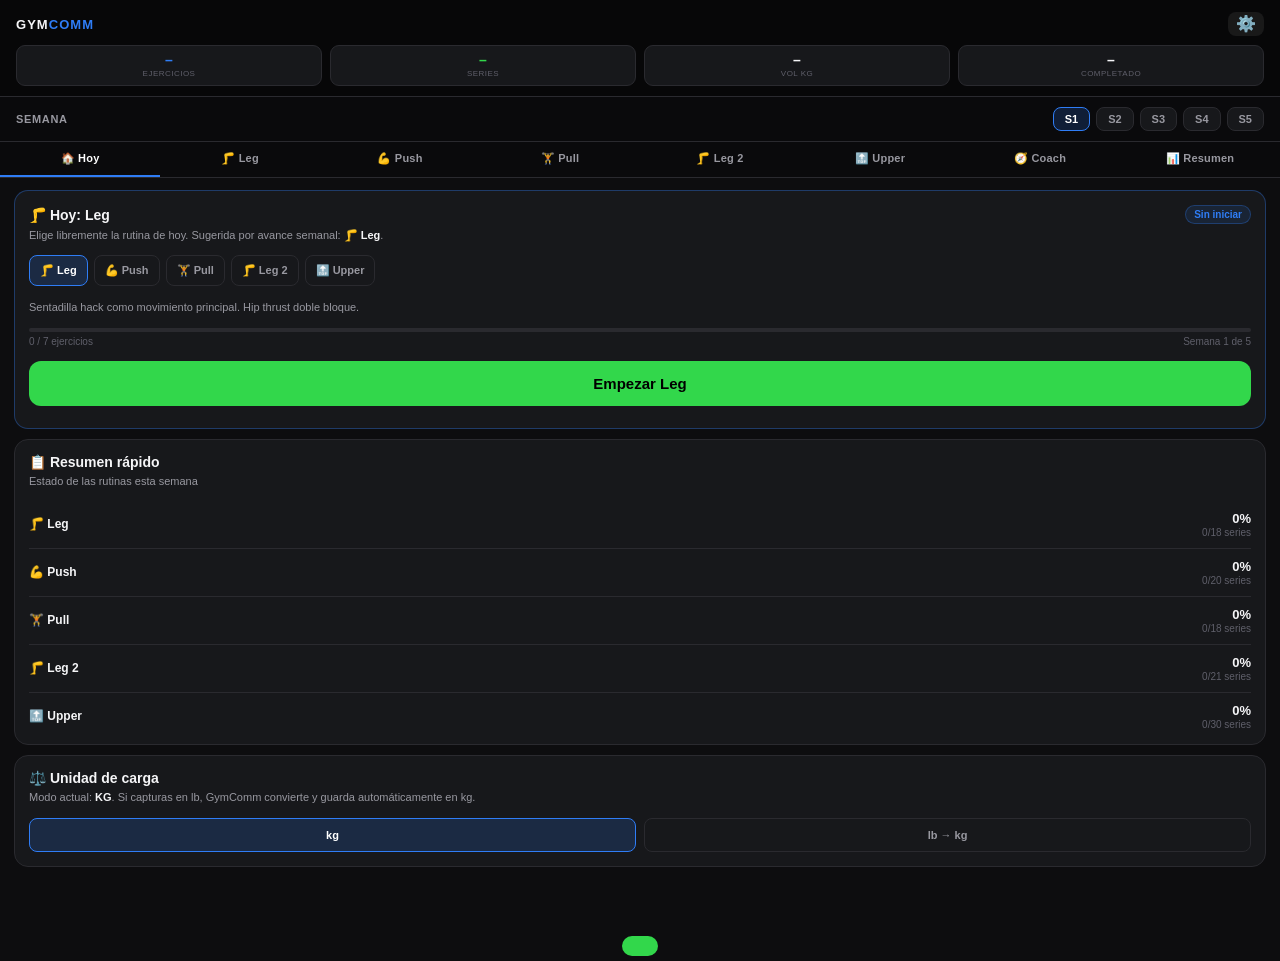
==== index.html @ 470acafd "Add files via upload" ====
<!DOCTYPE html>
<html lang="es">
<head>
<meta charset="UTF-8">
<meta name="viewport" content="width=device-width, initial-scale=1.0, user-scalable=no">
<title>GymComm · Rutina Ángel</title>
<meta name="apple-mobile-web-app-capable" content="yes">
<meta name="apple-mobile-web-app-status-bar-style" content="black-translucent">
<meta name="apple-mobile-web-app-title" content="GymComm">
<meta name="theme-color" content="#070708">
<style>
:root{
  --bg:#0d0d0f; --card:#17181b; --card2:#202126; --line:#2a2a2f;
  --text:#f5f5f7; --muted:#9898a0; --soft:#5f5f6a;
  --blue:#2f7df6; --green:#32d74b; --yellow:#ffd60a; --red:#ff453a; --purple:#bf5af2;
  --radius:14px;
}
*{box-sizing:border-box;margin:0;padding:0;-webkit-tap-highlight-color:transparent;}
body{font-family:-apple-system,BlinkMacSystemFont,"SF Pro Display","Segoe UI",sans-serif;
  background:var(--bg);color:var(--text);min-height:100vh;padding-bottom:60px;}

/* HEADER */
.hdr{padding:12px 16px 10px;background:#070708;border-bottom:1px solid var(--line);
  position:sticky;top:0;z-index:40;}
.hdr-row{display:flex;align-items:center;justify-content:space-between;}
.logo{font-weight:900;font-size:13px;letter-spacing:.08em;}
.logo span{color:var(--blue);}
.hdr-kpis{display:flex;gap:8px;margin-top:9px;}
.hdr-kpi{flex:1;background:var(--card);border:1px solid var(--line);border-radius:9px;
  padding:7px 8px;text-align:center;}
.hdr-kpi-val{font-weight:900;font-size:14px;line-height:1;}
.hdr-kpi-lbl{font-size:8px;color:var(--soft);text-transform:uppercase;letter-spacing:.06em;margin-top:2px;}

/* WEEK SELECTOR */
.week-bar{display:flex;align-items:center;gap:10px;padding:10px 16px;
  background:#0a0a0c;border-bottom:1px solid var(--line);
  position:sticky;top:82px;z-index:39;}
.week-label{font-size:11px;font-weight:800;color:var(--muted);letter-spacing:.06em;flex:1;}
.week-btns{display:flex;gap:6px;}
.wbtn{background:var(--card);border:1px solid var(--line);color:var(--muted);
  border-radius:8px;padding:5px 11px;font-size:11px;font-weight:700;cursor:pointer;}
.wbtn.active{background:rgba(47,125,246,.18);border-color:var(--blue);color:#fff;}

/* ROUTINE NAV */
.rnav{display:flex;gap:0;overflow-x:auto;background:#0a0a0c;
  border-bottom:1px solid var(--line);position:sticky;top:118px;z-index:38;}
.rnav::-webkit-scrollbar{display:none;}
.rnav-btn{flex:1;min-width:58px;border:0;background:transparent;color:var(--muted);
  padding:10px 6px;font-size:11px;font-weight:700;cursor:pointer;
  border-bottom:2px solid transparent;white-space:nowrap;letter-spacing:.02em;}
.rnav-btn.active{color:#fff;border-bottom-color:var(--blue);}

/* CONTENT */
.content{padding:12px 14px 0;}

/* ROUTINE HEADER */
.routine-hdr{background:var(--card);border:1px solid var(--line);border-radius:var(--radius);
  padding:13px 14px;margin-bottom:10px;}
.routine-hdr-name{font-weight:900;font-size:16px;display:flex;align-items:center;gap:8px;}
.routine-hdr-note{font-size:12px;color:var(--muted);margin-top:4px;line-height:1.45;}
.routine-progress{margin-top:10px;}
.rp-bar-bg{background:var(--line);border-radius:4px;height:4px;overflow:hidden;}
.rp-bar-fill{height:100%;background:var(--blue);border-radius:4px;transition:width .3s;}
.rp-meta{display:flex;justify-content:space-between;margin-top:4px;font-size:10px;color:var(--soft);}

/* EXERCISE CARD */
.ex-card{background:var(--card);border:1px solid var(--line);border-radius:var(--radius);
  margin-bottom:10px;overflow:hidden;transition:border-color .2s;}
.ex-card.all-done{border-color:rgba(50,215,75,.5);}
.ex-card.has-purple{border-color:rgba(191,90,242,.4);}
.ex-card.has-yellow{border-color:rgba(255,214,10,.35);}

.ex-header{padding:12px 14px 10px;cursor:pointer;user-select:none;}
.ex-header-row{display:flex;align-items:center;gap:10px;}
.ex-num{width:22px;height:22px;border-radius:6px;background:var(--card2);
  display:flex;align-items:center;justify-content:center;font-size:10px;
  font-weight:900;color:var(--soft);flex-shrink:0;}
.ex-name{font-size:14px;font-weight:800;flex:1;line-height:1.25;}
.ex-badge-row{display:flex;gap:5px;flex-wrap:wrap;margin-top:7px;}
.badge{background:var(--card2);border:1px solid var(--line);border-radius:999px;
  padding:3px 8px;font-size:10px;color:var(--muted);}
.badge.blue{background:rgba(47,125,246,.12);border-color:rgba(47,125,246,.3);color:var(--blue);}
.badge.green{background:rgba(50,215,75,.12);border-color:rgba(50,215,75,.3);color:var(--green);}
.badge.yellow{background:rgba(255,214,10,.12);border-color:rgba(255,214,10,.3);color:var(--yellow);}
.badge.purple{background:rgba(191,90,242,.12);border-color:rgba(191,90,242,.3);color:var(--purple);}
.badge.red{background:rgba(255,69,58,.12);border-color:rgba(255,69,58,.25);color:var(--red);}
.ex-progress-dots{display:flex;gap:4px;margin-top:8px;}
.dot{width:8px;height:8px;border-radius:50%;background:var(--line);transition:background .2s;}
.dot.done{background:var(--green);}
.dot.partial{background:var(--yellow);}

/* SERIES BODY */
.ex-body{padding:0 14px 12px;display:none;}
.ex-body.open{display:block;}

/* Biserie / dropset label */
.ex-tag{font-size:9px;font-weight:800;letter-spacing:.1em;text-transform:uppercase;
  color:var(--soft);margin-bottom:8px;display:flex;align-items:center;gap:6px;}
.ex-tag::after{content:"";flex:1;height:1px;background:var(--line);}

/* Previous week reference */
.prev-ref{background:var(--card2);border:1px solid var(--line);border-radius:9px;
  padding:8px 10px;margin-bottom:10px;font-size:11px;color:var(--muted);line-height:1.4;}
.prev-ref-title{font-size:9px;font-weight:800;color:var(--soft);text-transform:uppercase;
  letter-spacing:.08em;margin-bottom:4px;}

/* SERIES TABLE */
.series-table{width:100%;border-collapse:collapse;}
.series-table th{font-size:9px;color:var(--soft);text-transform:uppercase;
  letter-spacing:.08em;padding:0 4px 6px;text-align:center;font-weight:800;}
.series-table th:first-child{text-align:left;padding-left:0;}
.series-row{border-radius:8px;transition:background .15s;}
.series-row.done-row{background:rgba(50,215,75,.06);}
.series-row.improved{background:rgba(50,215,75,.1);}
.series-num{font-size:12px;font-weight:900;color:var(--soft);padding:4px 8px 4px 0;
  width:22px;vertical-align:middle;}
.series-cell{padding:4px 3px;vertical-align:middle;}
.series-input{
  width:100%;background:var(--card2);border:1px solid var(--line);
  color:var(--text);border-radius:8px;padding:7px 6px;
  font-size:13px;font-weight:700;text-align:center;font-family:inherit;outline:none;
  transition:border-color .15s;
}
.series-input:focus{border-color:var(--blue);}
.series-input.filled{border-color:rgba(50,215,75,.4);background:rgba(50,215,75,.05);}
.series-input.improved-val{border-color:rgba(50,215,75,.7);}

/* Target hint */
.target-hint{font-size:9px;color:var(--soft);text-align:center;margin-top:2px;}

/* Done toggle */
.done-toggle{width:30px;text-align:center;vertical-align:middle;padding:4px 0;}
.done-chk{width:22px;height:22px;border-radius:6px;border:2px solid var(--line);
  background:transparent;display:flex;align-items:center;justify-content:center;
  cursor:pointer;margin:0 auto;font-size:12px;font-weight:900;
  transition:all .15s;flex-shrink:0;}
.done-chk.checked{background:var(--green);border-color:var(--green);color:#000;}

/* Notes */
.ex-notes{margin-top:10px;}
.ex-notes textarea{width:100%;background:var(--card2);border:1px solid var(--line);
  color:var(--text);border-radius:10px;padding:9px 10px;font-size:12px;
  font-family:inherit;resize:none;min-height:56px;outline:none;}
.ex-notes textarea:focus{border-color:var(--blue);}
.ex-notes-label{font-size:9px;color:var(--soft);text-transform:uppercase;
  letter-spacing:.08em;margin-bottom:4px;font-weight:800;}

/* SECTION DIVIDER */
.section-divider{display:flex;align-items:center;gap:8px;margin:14px 0 10px;}
.section-divider span{font-size:9px;font-weight:800;color:var(--soft);
  text-transform:uppercase;letter-spacing:.1em;white-space:nowrap;}
.section-divider::before,.section-divider::after{content:"";flex:1;height:1px;background:var(--line);}

/* FINISH BUTTON */
.finish-btn{width:100%;padding:14px;background:var(--green);color:#000;
  border:0;border-radius:12px;font-size:15px;font-weight:900;cursor:pointer;
  margin-top:12px;margin-bottom:8px;transition:opacity .15s;}
.finish-btn:active{opacity:.8;}
.finish-btn:disabled{background:var(--card2);color:var(--soft);cursor:default;}

/* HISTORY VIEW */
.hist-week{background:var(--card);border:1px solid var(--line);border-radius:var(--radius);
  padding:14px;margin-bottom:10px;}
.hist-week-title{font-weight:900;font-size:13px;margin-bottom:10px;color:var(--muted);}
.hist-ex{margin-bottom:8px;}
.hist-ex-name{font-size:12px;font-weight:800;margin-bottom:4px;}
.hist-series{display:flex;gap:6px;flex-wrap:wrap;}
.hist-chip{background:var(--card2);border:1px solid var(--line);border-radius:6px;
  padding:4px 8px;font-size:11px;color:var(--muted);}
.hist-chip.done{border-color:rgba(50,215,75,.3);color:var(--green);}

/* SUMMARY */
.sum-view{padding:12px 14px 0;}
.sum-tabs{display:flex;gap:6px;margin-bottom:14px;overflow-x:auto;padding-bottom:2px;}
.sum-tab{background:var(--card);border:1px solid var(--line);color:var(--muted);
  border-radius:8px;padding:7px 13px;font-size:11px;font-weight:700;
  cursor:pointer;white-space:nowrap;flex-shrink:0;}
.sum-tab.active{background:rgba(47,125,246,.18);border-color:var(--blue);color:#fff;}
.sum-card{background:var(--card);border:1px solid var(--line);border-radius:var(--radius);
  padding:14px;margin-bottom:10px;}
.sum-card-title{font-weight:900;font-size:14px;margin-bottom:4px;
  display:flex;align-items:center;gap:8px;}
.sum-card-sub{font-size:11px;color:var(--muted);margin-bottom:12px;line-height:1.4;}
.spark-row{display:flex;align-items:flex-end;gap:3px;height:44px;margin:10px 0 2px;}
.spark-bar{flex:1;border-radius:3px 3px 0 0;min-height:3px;}
.spark-labels{display:flex;gap:3px;margin-bottom:8px;}
.spark-lbl{flex:1;font-size:8px;color:var(--soft);text-align:center;}
.ex-sum-row{padding:10px 0;border-bottom:1px solid var(--line);
  display:flex;align-items:center;gap:10px;}
.ex-sum-row:last-child{border-bottom:0;padding-bottom:0;}
.ex-sum-name{font-size:12px;font-weight:800;flex:1;line-height:1.3;}
.ex-sum-meta{text-align:right;flex-shrink:0;}
.ex-sum-val{font-size:13px;font-weight:900;}
.ex-sum-sub{font-size:10px;color:var(--soft);margin-top:1px;}
.trend-up{color:var(--green);}
.trend-down{color:var(--red);}
.trend-same{color:var(--yellow);}
.trend-new{color:var(--blue);}
.week-ov{width:100%;border-collapse:collapse;}
.week-ov th{font-size:9px;color:var(--soft);text-transform:uppercase;
  letter-spacing:.08em;padding:0 4px 8px;text-align:center;font-weight:800;}
.week-ov th:first-child{text-align:left;padding-left:0;}
.week-ov td{font-size:11px;padding:6px 4px;border-top:1px solid var(--line);
  text-align:center;vertical-align:middle;}
.week-ov td:first-child{text-align:left;padding-left:0;font-size:11px;font-weight:700;color:var(--muted);}
.export-area{width:100%;background:var(--card2);border:1px solid var(--line);
  color:var(--muted);border-radius:10px;padding:10px;font-size:11px;
  font-family:monospace;min-height:160px;resize:none;margin-top:8px;line-height:1.6;}
.copy-btn{width:100%;margin-top:8px;background:var(--blue);color:#fff;
  border:0;border-radius:10px;padding:12px;font-size:13px;font-weight:700;cursor:pointer;}
.copy-btn:active{opacity:.8;}

/* TOAST */
.toast{position:fixed;bottom:24px;left:50%;transform:translateX(-50%) translateY(80px);
  background:var(--green);color:#000;padding:10px 18px;border-radius:999px;
  font-size:13px;font-weight:900;transition:transform .25s;z-index:999;
  pointer-events:none;white-space:nowrap;}
.toast.show{transform:translateX(-50%) translateY(0);}
.toast.red{background:var(--red);color:#fff;}

@media(max-width:380px){
  .hdr-kpi-val{font-size:12px;}
  .ex-name{font-size:13px;}
}
</style>
</head>
<body>

<!-- HEADER -->
<div class="hdr">
  <div class="hdr-row">
    <div class="logo">GYM<span>COMM</span></div>
    <div style="display:flex;align-items:center;gap:10px;">
      <div style="font-size:11px;color:var(--soft);" id="sheetStatusBadge"></div>
      <button onclick="openSettings()" style="background:rgba(255,255,255,.07);border:none;color:var(--soft);font-size:16px;cursor:pointer;padding:4px 8px;border-radius:8px;line-height:1;">⚙️</button>
    </div>
  </div>
  <div class="hdr-kpis">
    <div class="hdr-kpi"><div class="hdr-kpi-val" id="hkpiEx" style="color:var(--blue)">–</div><div class="hdr-kpi-lbl">ejercicios</div></div>
    <div class="hdr-kpi"><div class="hdr-kpi-val" id="hkpiSer" style="color:var(--green)">–</div><div class="hdr-kpi-lbl">series</div></div>
    <div class="hdr-kpi"><div class="hdr-kpi-val" id="hkpiVol">–</div><div class="hdr-kpi-lbl">vol kg</div></div>
    <div class="hdr-kpi"><div class="hdr-kpi-val" id="hkpiAdh">–</div><div class="hdr-kpi-lbl">completado</div></div>
  </div>
</div>

<!-- SETTINGS MODAL -->
<div id="settingsModal" style="display:none;position:fixed;inset:0;background:rgba(0,0,0,.75);z-index:999;padding:20px;overflow-y:auto;">
  <div style="max-width:480px;margin:0 auto;background:#17181b;border-radius:16px;padding:24px;border:1px solid rgba(255,255,255,.1);">
    <div style="display:flex;justify-content:space-between;align-items:center;margin-bottom:20px;">
      <div style="font-size:15px;font-weight:600;color:var(--text);">⚙️ Configuración</div>
      <button onclick="closeSettings()" style="background:none;border:none;color:var(--soft);font-size:20px;cursor:pointer;">✕</button>
    </div>

    <div style="font-size:12px;color:var(--soft);margin-bottom:6px;font-weight:600;letter-spacing:.05em;">GOOGLE SHEETS — URL DEL CSV</div>
    <div style="font-size:11px;color:var(--muted);margin-bottom:10px;line-height:1.5;">
      1. Abre tu Sheet → <b>Archivo → Compartir → Publicar en la web</b><br>
      2. Selecciona la pestaña <b>rutinas</b> y el formato <b>CSV</b><br>
      3. Copia el enlace y pégalo aquí
    </div>
    <input id="sheetUrlInput" type="url"
      placeholder="https://docs.google.com/spreadsheets/d/.../pub?..."
      style="width:100%;box-sizing:border-box;background:#0d0d0f;border:1px solid rgba(255,255,255,.12);border-radius:10px;padding:10px 12px;color:var(--text);font-size:13px;outline:none;margin-bottom:12px;"
    />
    <div style="display:flex;gap:8px;">
      <button onclick="saveSheetUrl()" style="flex:1;background:var(--blue);color:#fff;border:none;border-radius:10px;padding:11px;font-size:13px;font-weight:600;cursor:pointer;">
        Guardar y recargar rutina
      </button>
      <button onclick="clearSheetUrl()" style="background:rgba(255,59,48,.15);color:#ff3b30;border:1px solid rgba(255,59,48,.25);border-radius:10px;padding:11px 14px;font-size:13px;cursor:pointer;">
        Limpiar
      </button>
    </div>
    <div id="sheetSaveMsg" style="font-size:11px;color:var(--green);margin-top:10px;display:none;"></div>

    <div style="margin-top:22px;border-top:1px solid rgba(255,255,255,.07);padding-top:16px;">
      <div style="font-size:12px;color:var(--soft);margin-bottom:8px;font-weight:600;letter-spacing:.05em;">UNIDAD DE CARGA</div>
      <div style="font-size:11px;color:var(--muted);margin-bottom:10px;line-height:1.5;">
        La app guarda internamente todo en kg. Si eliges lb, puedes capturar libras y GymComm mostrará la equivalencia automática en kg.
      </div>
      <div style="display:flex;gap:8px;">
        <button id="unitKgBtn" onclick="setWeightUnit('kg')" class="wbtn" style="flex:1;padding:10px;">kg</button>
        <button id="unitLbBtn" onclick="setWeightUnit('lb')" class="wbtn" style="flex:1;padding:10px;">lb → kg</button>
      </div>
    </div>

    <div style="margin-top:24px;border-top:1px solid rgba(255,255,255,.07);padding-top:16px;">
      <div style="font-size:12px;color:var(--soft);margin-bottom:8px;font-weight:600;letter-spacing:.05em;">ESTADO ACTUAL</div>
      <div id="sheetStatusDetail" style="font-size:12px;color:var(--muted);line-height:1.6;"></div>
    </div>
  </div>
</div>

<!-- WEEK SELECTOR -->
<div class="week-bar">
  <div class="week-label">SEMANA</div>
  <div class="week-btns" id="weekBtns"></div>
</div>

<!-- ROUTINE NAV -->
<div class="rnav" id="routineNav"></div>

<!-- CONTENT -->
<div class="content" id="mainContent"></div>

<!-- SUMMARY VIEW (hidden by default) -->
<div id="summaryView" style="display:none;"></div>

<div class="toast" id="toast"></div>

<script>
// ─── PLAN DATA ─────────────────────────────────────────────────────────────
const ROUTINES_FALLBACK = [
  {
    id:"leg", name:"Leg", emoji:"🦵",
    note:"Sentadilla hack como movimiento principal. Hip thrust doble bloque.",
    exercises:[
      {id:"l1", name:"Sentadilla hack", series:3, repsTarget:"5-9", weightRef:15,
       tags:[], note:""},
      {id:"l2", name:"Hip thrust — pesado", series:3, repsTarget:"5-9", weightRef:80,
       tags:[], note:""},
      {id:"l3", name:"Hip thrust — volumen", series:2, repsTarget:"10-12", weightRef:100,
       tags:[], note:""},
      {id:"l4", name:"Femoral sentado", series:4, repsTarget:"5-9", weightRef:110,
       tags:[], note:""},
      {id:"l5", name:"Extensión rodilla", series:2, repsTarget:"8·8 drop", weightRef:110,
       tags:["dropset"], note:""},
      {id:"l6", name:"Femoral acostado", series:2, repsTarget:"8·8 drop", weightRef:null,
       tags:["dropset"], note:""},
      {id:"l7", name:"Abductores", series:2, repsTarget:"8·8 drop", weightRef:null,
       tags:["dropset"], note:""},
    ]
  },
  {
    id:"push", name:"Push", emoji:"💪",
    note:"Press horizontal como ancla. Biserie de abdomen al final.",
    exercises:[
      {id:"p1", name:"Press pecho horizontal barra", series:3, repsTarget:"6-9", weightRef:100,
       tags:[], note:""},
      {id:"p2", name:"Extensión tríceps barra corta", series:3, repsTarget:"6-9", weightRef:47.5,
       tags:[], note:""},
      {id:"p3", name:"Press militar máquina", series:4, repsTarget:"6-9", weightRef:55,
       tags:[], note:""},
      {id:"p4", name:"Peck fly", series:2, repsTarget:"8·8 drop", weightRef:100,
       tags:["dropset"], note:""},
      {id:"p5", name:"Extensión tríceps sobre cabeza", series:2, repsTarget:"8·8 drop", weightRef:42.5,
       tags:["dropset"], note:""},
      {id:"p6", name:"Crunch abdominal en banco", series:3, repsTarget:"10-12", weightRef:null,
       tags:["biserie-a"], note:""},
      {id:"p7", name:"Crunch inverso en banco", series:3, repsTarget:"10-12", weightRef:null,
       tags:["biserie-b"], note:""},
    ]
  },
  {
    id:"pull", name:"Pull", emoji:"🏋️",
    note:"Remo + jalón como base. Biserie de bíceps al final.",
    exercises:[
      {id:"r1", name:"Remo con máquina", series:3, repsTarget:"6-9", weightRef:100,
       tags:[], note:""},
      {id:"r2", name:"Curl bíceps supino mancuerna", series:3, repsTarget:"6-9", weightRef:10,
       tags:[], note:""},
      {id:"r3", name:"Jalón al pecho agarre medio", series:3, repsTarget:"8-10", weightRef:100,
       tags:[], note:""},
      {id:"r4", name:"Curl bíceps bayasian banco inclinado", series:3, repsTarget:"8-10", weightRef:15,
       tags:["biserie-a"], note:""},
      {id:"r5", name:"Posterior mancuerna banco inclinado", series:3, repsTarget:"12-14", weightRef:10,
       tags:["biserie-b"], note:""},
      {id:"r6", name:"Crunch abdominal máquina", series:3, repsTarget:"8·8·8 drop", weightRef:null,
       tags:["dropset"], note:""},
    ]
  },
  {
    id:"leg2", name:"Leg 2", emoji:"🦵",
    note:"Press pierna + hip thrust. Biserie extensión/femoral al final. Revisar press unilateral en video.",
    exercises:[
      {id:"l2a", name:"Press de pierna inclinado", series:3, repsTarget:"8-10", weightRef:null,
       tags:[], note:""},
      {id:"l2b", name:"Hip thrust", series:3, repsTarget:"8-10", weightRef:null,
       tags:[], note:""},
      {id:"l2c", name:"Press pierna horizontal unilateral", series:3, repsTarget:"10-12", weightRef:null,
       tags:["video"], note:"Revisar técnica en video antes de cargar peso."},
      {id:"l2d", name:"Abductores 3 posiciones", series:3, repsTarget:"8·8·fallo", weightRef:null,
       tags:[], note:""},
      {id:"l2e", name:"Extensión rodilla", series:3, repsTarget:"8·8 drop", weightRef:null,
       tags:["biserie-a","dropset"], note:""},
      {id:"l2f", name:"Femoral acostado", series:3, repsTarget:"8·8 drop", weightRef:null,
       tags:["biserie-b","dropset"], note:""},
      {id:"l2g", name:"Extensión pantorrilla máquina sentado", series:3, repsTarget:"10·10", weightRef:null,
       tags:[], note:"No costurera."},
    ]
  },
  {
    id:"upper", name:"Upper", emoji:"🔝",
    note:"Todo dropset excepto las últimas series de bíceps, tríceps y curl antebrazo.",
    exercises:[
      {id:"u1", name:"Press militar", series:4, repsTarget:"8·8 drop", weightRef:null,
       tags:["dropset"], note:""},
      {id:"u2", name:"Jalón con triángulo", series:4, repsTarget:"8·8 drop", weightRef:null,
       tags:["dropset"], note:""},
      {id:"u3", name:"Press inclinado", series:4, repsTarget:"8·8 drop", weightRef:null,
       tags:["dropset"], note:""},
      {id:"u4", name:"Curl predicador", series:4, repsTarget:"8·8 drop", weightRef:null,
       tags:["dropset"], note:""},
      {id:"u5", name:"Extensión tríceps unilateral", series:4, repsTarget:"8·8 drop", weightRef:null,
       tags:["dropset"], note:""},
      {id:"u6", name:"Curl bayasian banco", series:2, repsTarget:"10-12", weightRef:null,
       tags:[], note:""},
      {id:"u7", name:"Francés mancuerna/barra", series:2, repsTarget:"10-12", weightRef:null,
       tags:[], note:""},
      {id:"u8", name:"Curl antebrazo", series:3, repsTarget:"fallo", weightRef:null,
       tags:[], note:""},
      {id:"u9", name:"Crunch / Crunch invertido", series:3, repsTarget:"fallo", weightRef:null,
       tags:[], note:""},
    ]
  },
];

// ─── GOOGLE SHEETS LOADER (v3) ──────────────────────────────────────────────
// The app works fully offline with the hardcoded ROUTINES above as fallback.
// To connect a Google Sheet: publish it as CSV (File → Share → Publish to web
// → select "rutinas" sheet → CSV) and paste the URL in the ⚙️ Settings panel.
// The URL is stored in localStorage under SHEET_KEY.

const SHEET_KEY = "gymcomm_sheet_url";
let ROUTINES = ROUTINES_FALLBACK; // mutable — replaced if Sheet loads successfully
let sheetStatus = "fallback"; // "fallback" | "loading" | "ok" | "error"

function parseCSVLine(line){
  const cells = [];
  let cur = "", inQ = false;
  for(let i=0;i<line.length;i++){
    const c = line[i];
    if(c==='"'){ inQ=!inQ; }
    else if(c===','&&!inQ){ cells.push(cur.trim()); cur=""; }
    else { cur+=c; }
  }
  cells.push(cur.trim());
  return cells;
}

function csvToRoutines(csvText){
  const lines = csvText.trim().split(/\r?\n/);
  const headers = parseCSVLine(lines[0]).map(h=>h.trim().toLowerCase().replace(/\s+/g,"_"));
  const rows = lines.slice(1).map(l=>parseCSVLine(l));

  const routineMap = new Map();
  rows.forEach(row=>{
    const r = {};
    headers.forEach((h,i)=>{ r[h]=row[i]||""; });
    if(!r.routine_id) return;

    if(!routineMap.has(r.routine_id)){
      routineMap.set(r.routine_id,{
        id: r.routine_id,
        name: r.routine_name,
        emoji: r.routine_emoji||"💪",
        note: r.routine_note||"",
        exercises: []
      });
    }
    const routine = routineMap.get(r.routine_id);
    if(!r.ex_id) return;

    // tags: pipe-separated or comma-separated in the cell
    const rawTags = r.tags||"";
    const tags = rawTags ? rawTags.split(/[|,]/).map(t=>t.trim()).filter(Boolean) : [];

    routine.exercises.push({
      id: r.ex_id,
      name: r.ex_name,
      musculo: r.musculo||"",
      bloque: r.bloque||"",
      series: parseInt(r.series)||3,
      repsTarget: r.reps_target||"",
      weightRef: r.weight_ref ? parseFloat(r.weight_ref) : null,
      descanso: r.descanso||"",
      tags,
      note: r.notas||""
    });
  });
  return Array.from(routineMap.values());
}

async function loadSheetIfConfigured(){
  const url = localStorage.getItem(SHEET_KEY);
  if(!url) return;
  sheetStatus = "loading";
  try{
    const res = await fetch(url);
    if(!res.ok) throw new Error("HTTP "+res.status);
    const text = await res.text();
    const parsed = csvToRoutines(text);
    if(!parsed.length) throw new Error("CSV vacío o formato incorrecto");
    ROUTINES = parsed;
    sheetStatus = "ok";
  } catch(e){
    console.warn("GymComm: no se pudo cargar la Sheet, usando datos locales.", e.message);
    sheetStatus = "error";
    ROUTINES = ROUTINES_FALLBACK;
  }
}

const WEEKS = 5;
const KEY = "gymcomm_v1";
const UNIT_KEY = "gymcomm_weight_unit";
let weightUnit = localStorage.getItem(UNIT_KEY) || "kg"; // "kg" or "lb"


// ─── UNIT HELPERS ───────────────────────────────────────────────────────────
function roundTo(value, decimals=1){
  const n = Number(value);
  if(!Number.isFinite(n)) return "";
  return String(Math.round(n * Math.pow(10, decimals)) / Math.pow(10, decimals));
}
function kgToLb(kg){ return Number(kg) * 2.2046226218; }
function lbToKg(lb){ return Number(lb) * 0.45359237; }
function displayWeightValue(kgValue){
  if(kgValue==="" || kgValue===null || kgValue===undefined) return "";
  const kg = parseFloat(kgValue);
  if(!Number.isFinite(kg)) return "";
  return weightUnit === "lb" ? roundTo(kgToLb(kg), 1) : roundTo(kg, 1);
}
function inputWeightToKg(inputValue){
  if(inputValue==="" || inputValue===null || inputValue===undefined) return "";
  const n = parseFloat(inputValue);
  if(!Number.isFinite(n)) return "";
  const kg = weightUnit === "lb" ? lbToKg(n) : n;
  return roundTo(kg, 1);
}
function weightPlaceholder(weightRef){
  if(!weightRef) return weightUnit;
  return weightUnit === "lb" ? roundTo(kgToLb(weightRef), 1) : roundTo(weightRef, 1);
}
function weightHint(kgValue){
  if(kgValue==="" || kgValue===null || kgValue===undefined) return "";
  const kg = parseFloat(kgValue);
  if(!Number.isFinite(kg) || kg<=0) return "";
  return weightUnit === "lb" ? `<div class="target-hint">≈ ${roundTo(kg,1)} kg</div>` : `<div class="target-hint">≈ ${roundTo(kgToLb(kg),1)} lb</div>`;
}
function setWeightUnit(unit){
  weightUnit = unit === "lb" ? "lb" : "kg";
  localStorage.setItem(UNIT_KEY, weightUnit);
  updateUnitButtons();
  toast(weightUnit === "lb" ? "Modo libras activado · se guarda en kg" : "Modo kg activado");
  renderAll();
}
function updateUnitButtons(){
  const kgBtn = document.getElementById("unitKgBtn");
  const lbBtn = document.getElementById("unitLbBtn");
  if(kgBtn) kgBtn.className = "wbtn" + (weightUnit === "kg" ? " active" : "");
  if(lbBtn) lbBtn.className = "wbtn" + (weightUnit === "lb" ? " active" : "");
}

// ─── STATE ─────────────────────────────────────────────────────────────────
function defaultState(){
  const s = { currentRoutine:"leg", currentWeek:1 };
  ROUTINES.forEach(r=>{
    for(let w=1;w<=WEEKS;w++){
      r.exercises.forEach(ex=>{
        const k = `${r.id}_${ex.id}_w${w}`;
        // series: array of {weight, reps, done}
        s[k] = Array.from({length:ex.series},()=>({weight:"",reps:"",done:false}));
      });
      s[`note_${r.id}_w${w}`] = "";
    }
  });
  return s;
}

let state;
try{
  const raw = localStorage.getItem(KEY);
  if(raw){
    const parsed = JSON.parse(raw);
    const def = defaultState();
    // merge — keep defaults for any missing key
    state = Object.assign(def, parsed);
  } else { state = defaultState(); }
}catch(e){ state = defaultState(); }

function save(){ localStorage.setItem(KEY, JSON.stringify(state)); }

let currentRoutine = state.currentRoutine || "leg";
let currentWeek    = state.currentWeek    || 1;

// ─── HELPERS ───────────────────────────────────────────────────────────────
function seriesKey(routineId, exId, week){
  return `${routineId}_${exId}_w${week}`;
}
function getSeries(routineId, exId, week){
  const k = seriesKey(routineId, exId, week);
  if(!state[k]) state[k] = [];
  return state[k];
}

function routineStats(routineId, week){
  const r = ROUTINES.find(x=>x.id===routineId);
  let totalSeries=0, doneSeries=0, totalVol=0, doneEx=0;
  r.exercises.forEach(ex=>{
    const s = getSeries(routineId, ex.id, week);
    const exDone = s.filter(x=>x.done).length === ex.series;
    if(exDone) doneEx++;
    s.forEach(sr=>{
      totalSeries++;
      if(sr.done){
        doneSeries++;
        const w = parseFloat(sr.weight)||0;
        const rp = parseFloat(sr.reps)||0;
        totalVol += w*rp;
      }
    });
  });
  return {totalSeries, doneSeries, totalVol:Math.round(totalVol), doneEx,
    totalEx:r.exercises.length, pct:Math.round((doneSeries/totalSeries)*100)||0};
}

function getPrevSeries(routineId, exId, week){
  if(week<=1) return null;
  return getSeries(routineId, exId, week-1);
}

// ─── PROGRESSION ENGINE (v3) ───────────────────────────────────────────────
// Parses a repsTarget string like "6-9", "8·8 drop", "10-12", "fallo" into {min,max}|null
function parseRepsRange(repsTarget){
  if(!repsTarget) return null;
  const m = repsTarget.match(/(\d+)\s*[-–]\s*(\d+)/);
  if(m) return {min:parseInt(m[1]), max:parseInt(m[2])};
  return null; // dropset/fallo/biserie patterns aren't rule-evaluable yet
}

// Evaluates one exercise's most recent completed week against its rep range.
// Returns {status, label, detail, weight} or null if not evaluable.
function evaluateProgression(routineId, exId, week){
  const r = ROUTINES.find(x=>x.id===routineId);
  const ex = r.exercises.find(x=>x.id===exId);
  if(!hasAnyData(routineId, exId, week)) return null;

  const series = getSeries(routineId, exId, week);
  const doneSets = series.filter(s=>s.done && s.reps!=="" && s.weight!=="");
  if(!doneSets.length) return null;

  if(ex.tags.includes("video")){
    return {status:"video", label:"Revisar técnica", detail:"Marcado para revisión de video antes de cargar peso.", weight:null};
  }

  const range = parseRepsRange(ex.repsTarget);
  if(!range){
    // dropset / fallo / biserie — not rule-evaluable, just report fatigue if applicable
    const reps = doneSets.map(s=>parseFloat(s.reps)||0);
    if(reps.length>=2){
      const drop = reps[0]-reps[reps.length-1];
      if(drop>=4) return {status:"fatigue", label:"Revisar fatiga", detail:`Caída de ${drop} reps entre primera y última serie.`, weight:null};
    }
    return {status:"logged", label:"Registrado", detail:"Patrón dropset/biserie — sin regla de peso automática aún.", weight:null};
  }

  const reps = doneSets.map(s=>parseFloat(s.reps)||0);
  const weights = doneSets.map(s=>parseFloat(s.weight)||0);
  const maxW = Math.max(...weights);
  const allAtTop = reps.every(rp=>rp>=range.max) && doneSets.length>=ex.series;
  const allInRange = reps.every(rp=>rp>=range.min);
  const drop = reps.length>=2 ? (reps[0]-reps[reps.length-1]) : 0;

  if(drop>=4){
    return {status:"fatigue", label:"Revisar fatiga", detail:`Caída de ${drop} reps entre serie 1 (${reps[0]}) y última (${reps[reps.length-1]}). Posible fatiga o descanso insuficiente.`, weight:maxW};
  }
  if(allAtTop){
    const next = Math.round((maxW+2.5)*2)/2;
    return {status:"up", label:"Subir peso", detail:`Todas las series llegaron al rango alto (${range.max} reps). Siguiente sesión: ${next} kg.`, weight:next};
  }
  if(allInRange){
    return {status:"hold", label:"Mantener peso", detail:`Dentro del rango (${range.min}-${range.max}) pero sin llegar al tope en todas las series. Mantener ${maxW} kg.`, weight:maxW};
  }
  return {status:"review", label:"Revisar carga", detail:`Reps por debajo del rango objetivo (${range.min}-${range.max}). Considerar bajar peso o ajustar técnica.`, weight:maxW};
}

// Returns the most recent week (<=upTo) that has any logged data for this exercise
function lastLoggedWeek(routineId, exId, upTo){
  for(let w=upTo; w>=1; w--){
    if(hasAnyData(routineId, exId, w)) return w;
  }
  return null;
}

// Aggregates progression evaluations for every exercise in a routine, using each
// exercise's own most recently logged week (not necessarily currentWeek).
function routineProgressionReport(routineId){
  const r = ROUTINES.find(x=>x.id===routineId);
  return r.exercises.map(ex=>{
    const w = lastLoggedWeek(routineId, ex.id, WEEKS);
    if(!w) return {ex, week:null, eval:null};
    return {ex, week:w, eval:evaluateProgression(routineId, ex.id, w)};
  });
}

// ─── COACH ALERTS (v3, pantalla 5) ─────────────────────────────────────────
// Builds a flat list of alerts across all routines: progression-ready, fatigue,
// video-pending, and weekly cardio status. Sorted by severity.
function buildCoachAlerts(){
  const alerts = [];
  const severityOrder = {fatigue:0, video:0, review:1, up:2, hold:3, logged:4};

  ROUTINES.forEach(r=>{
    r.exercises.forEach(ex=>{
      const w = lastLoggedWeek(r.id, ex.id, WEEKS);
      if(!w) return;
      const ev = evaluateProgression(r.id, ex.id, w);
      if(!ev) return;
      alerts.push({
        routine:r, ex, week:w, eval:ev,
        severity: severityOrder[ev.status] ?? 9
      });
    });
  });

  alerts.sort((a,b)=>a.severity-b.severity);
  return alerts;
}

function alertBadgeClass(status){
  if(status==="fatigue"||status==="video") return "purple";
  if(status==="review") return "red";
  if(status==="up") return "green";
  if(status==="hold") return "blue";
  return "yellow";
}
function alertIcon(status){
  if(status==="fatigue") return "⚠️";
  if(status==="video") return "📹";
  if(status==="review") return "🔍";
  if(status==="up") return "📈";
  if(status==="hold") return "✓";
  return "•";
}

// ─── HOME / "HOY" (v3, pantalla 1) ─────────────────────────────────────────
// Rotation order mirrors the routine list (Leg, Push, Pull, Leg2, Upper),
// derived from which routine has the least progress this week — i.e. "next
// routine to train" is whichever isn't yet complete, in declared order.
function suggestedRoutineToday(){
  for(const r of ROUTINES){
    const st = routineStats(r.id, currentWeek);
    if(st.pct < 100) return r;
  }
  return ROUTINES[0]; // all done — show first as reference
}

function renderHome(){
  const sv = document.getElementById("summaryView");
  const suggested = suggestedRoutineToday();
  let r = ROUTINES.find(x=>x.id===currentRoutine) || suggested;
  const st = routineStats(r.id, currentWeek);
  const alerts = buildCoachAlerts();
  const urgentAlerts = alerts.filter(a=>a.eval.status==="fatigue"||a.eval.status==="video"||a.eval.status==="review").slice(0,3);

  // status label
  let statusLabel, statusClass;
  if(st.pct===0){ statusLabel="Sin iniciar"; statusClass="blue"; }
  else if(st.pct<100){ statusLabel="En curso"; statusClass="yellow"; }
  else { statusLabel="Completa"; statusClass="green"; }

  const report = routineProgressionReport(r.id);
  const readyUp = report.filter(x=>x.eval && x.eval.status==="up").length;

  sv.innerHTML = `<div class="sum-view">
    <div class="sum-card" style="border-color:rgba(47,125,246,.35);">
      <div class="sum-card-title">${r.emoji} Hoy: ${r.name}
        <span class="badge ${statusClass}" style="margin-left:auto;">${statusLabel}</span>
      </div>
      <div class="sum-card-sub">Elige libremente la rutina de hoy. Sugerida por avance semanal: <b style="color:var(--text)">${suggested.emoji} ${suggested.name}</b>.</div>
      <div style="display:flex;gap:6px;overflow-x:auto;padding-bottom:4px;margin-bottom:10px;">
        ${ROUTINES.map(rt=>{
          const s = routineStats(rt.id, currentWeek);
          const active = rt.id===r.id;
          return `<button class="wbtn${active?" active":""}" style="flex-shrink:0;padding:8px 10px;" onclick="selectHomeRoutine('${rt.id}')">${rt.emoji} ${rt.name}${s.pct>0?` ${s.pct}%`:""}</button>`;
        }).join("")}
      </div>
      <div class="sum-card-sub">${r.note}</div>
      <div class="rp-bar-bg" style="margin-top:8px;"><div class="rp-bar-fill" style="width:${st.pct}%"></div></div>
      <div class="rp-meta" style="margin-top:4px;">
        <span>${st.doneEx} / ${st.totalEx} ejercicios</span>
        <span>Semana ${currentWeek} de ${WEEKS}</span>
      </div>
      <button class="finish-btn" style="margin-top:14px;" onclick="goToRoutine('${r.id}')">
        Empezar ${r.name}
      </button>
    </div>

    <div class="sum-card">
      <div class="sum-card-title">📋 Resumen rápido</div>
      <div class="sum-card-sub">Estado de las rutinas esta semana</div>
      ${ROUTINES.map(rt=>{
        const s = routineStats(rt.id, currentWeek);
        const cls = s.pct===100?"green":s.pct>0?"yellow":"";
        return `<div class="ex-sum-row" onclick="selectHomeRoutine('${rt.id}')" style="cursor:pointer;">
          <div class="ex-sum-name">${rt.emoji} ${rt.name}</div>
          <div class="ex-sum-meta">
            <div class="ex-sum-val ${cls==="green"?"trend-up":cls==="yellow"?"trend-same":""}">${s.pct}%</div>
            <div class="ex-sum-sub">${s.doneSeries}/${s.totalSeries} series</div>
          </div>
        </div>`;
      }).join("")}
    </div>

    <div class="sum-card">
      <div class="sum-card-title">⚖️ Unidad de carga</div>
      <div class="sum-card-sub">Modo actual: <b style="color:var(--text)">${weightUnit.toUpperCase()}</b>. Si capturas en lb, GymComm convierte y guarda automáticamente en kg.</div>
      <div style="display:flex;gap:8px;">
        <button class="wbtn${weightUnit==="kg"?" active":""}" style="flex:1;padding:10px;" onclick="setWeightUnit('kg')">kg</button>
        <button class="wbtn${weightUnit==="lb"?" active":""}" style="flex:1;padding:10px;" onclick="setWeightUnit('lb')">lb → kg</button>
      </div>
    </div>

    ${readyUp>0?`<div class="sum-card" style="border-color:rgba(50,215,75,.4);">
      <div class="sum-card-title">📈 Listos para subir peso</div>
      <div class="sum-card-sub">${readyUp} ejercicio${readyUp>1?"s":""} en ${r.name} listo${readyUp>1?"s":""} para más carga. Revisa la pestaña Coach para detalle.</div>
    </div>`:""}

    ${urgentAlerts.length?`<div class="sum-card" style="border-color:rgba(191,90,242,.35);">
      <div class="sum-card-title">🧭 Atención esta semana</div>
      <div class="sum-card-sub">Lo más urgente entre todas las rutinas</div>
      ${urgentAlerts.map(a=>`
        <div class="ex-sum-row">
          <div class="ex-sum-name">${alertIcon(a.eval.status)} ${a.ex.name}
            <div style="font-size:10px;color:var(--soft);margin-top:2px;">${a.routine.name} · S${a.week}</div>
          </div>
          <div class="badge ${alertBadgeClass(a.eval.status)}">${a.eval.label}</div>
        </div>`).join("")}
    </div>`:""}

    <div style="padding-bottom:24px;"></div>
  </div>`;
}

function selectHomeRoutine(routineId){
  currentRoutine = routineId;
  state.currentRoutine = routineId;
  save();
  renderAll();
}

function goToRoutine(routineId){
  showingHome=false; showingSummary=false; showingCoach=false; showingHistory=false;
  currentRoutine=routineId;
  state.currentRoutine=routineId;
  save();
  renderAll();
}

// ─── COACH VIEW (v3, pantalla 6) ───────────────────────────────────────────
function renderCoach(){
  const sv = document.getElementById("summaryView");
  const alerts = buildCoachAlerts();

  const groups = {
    fatigue: alerts.filter(a=>a.eval.status==="fatigue"),
    video: alerts.filter(a=>a.eval.status==="video"),
    review: alerts.filter(a=>a.eval.status==="review"),
    up: alerts.filter(a=>a.eval.status==="up"),
    hold: alerts.filter(a=>a.eval.status==="hold"),
  };

  function section(title, sub, list){
    if(!list.length) return "";
    return `<div class="sum-card">
      <div class="sum-card-title">${title}</div>
      <div class="sum-card-sub">${sub}</div>
      ${list.map(a=>`
        <div class="ex-sum-row">
          <div class="ex-sum-name">${a.ex.name}
            <div style="font-size:10px;color:var(--soft);margin-top:2px;">${a.routine.emoji} ${a.routine.name} · Semana ${a.week}</div>
            <div style="font-size:11px;color:var(--muted);margin-top:3px;line-height:1.4;">${a.eval.detail}</div>
          </div>
        </div>`).join("")}
    </div>`;
  }

  const totalLogged = ROUTINES.reduce((sum,r)=>sum+routineStats(r.id,currentWeek).doneSeries,0);

  sv.innerHTML = `<div class="sum-view">
    <div class="sum-card">
      <div class="sum-card-title">🧭 Ángel</div>
      <div class="sum-card-sub">${totalLogged} series registradas esta semana · ${alerts.length} ejercicios con evaluación de progresión</div>
    </div>
    ${section("⚠️ Revisar fatiga", "Caída fuerte de reps entre primera y última serie", groups.fatigue)}
    ${section("📹 Requiere video", "Ejercicios marcados para revisión técnica antes de cargar peso", groups.video)}
    ${section("🔍 Revisar carga", "Reps por debajo del rango objetivo", groups.review)}
    ${section("📈 Listos para subir peso", "Todas las series llegaron al rango alto de reps", groups.up)}
    ${section("✓ Mantener peso", "Dentro del rango, sin llegar al tope", groups.hold)}
    ${!alerts.length?`<div class="sum-card"><div style="color:var(--soft);font-size:12px;text-align:center;padding:20px 0;">Aún no hay series registradas para evaluar.</div></div>`:""}
    <div style="padding-bottom:24px;"></div>
  </div>`;
}

// ─── EXERCISE HISTORY (v3, pantalla 4) ─────────────────────────────────────
let historyTarget = null; // {routineId, exId}

function openExerciseHistory(routineId, exId){
  historyTarget = {routineId, exId};
  showingHome=false; showingCoach=false; showingSummary=true; // reuse summaryView container
  showingHistory=true;
  renderAll();
}
function closeExerciseHistory(){
  showingHistory=false;
  renderAll();
}

let showingHistory = false;

function renderExerciseHistory(){
  const sv = document.getElementById("summaryView");
  const {routineId, exId} = historyTarget;
  const r = ROUTINES.find(x=>x.id===routineId);
  const ex = r.exercises.find(x=>x.id===exId);

  const weekRows = [];
  for(let w=1; w<=WEEKS; w++){
    if(!hasAnyData(routineId, exId, w)) continue;
    const series = getSeries(routineId, exId, w);
    const setStr = series.map(s=>s.done?(s.reps||"—"):null).filter(Boolean).join("/");
    const maxW = exMaxWeight(routineId, exId, w);
    const ev = evaluateProgression(routineId, exId, w);
    weekRows.push({week:w, maxW, setStr, ev});
  }

  const last = weekRows[weekRows.length-1];

  sv.innerHTML = `<div class="sum-view">
    <button class="wbtn" style="margin-bottom:12px;" onclick="closeExerciseHistory()">← Volver al resumen</button>
    <div class="sum-card">
      <div class="sum-card-title">${ex.name}</div>
      <div class="sum-card-sub">${r.emoji} ${r.name} · Objetivo ${ex.repsTarget}${ex.weightRef?` · Ref. inicial ${ex.weightRef}kg`:""}</div>
      ${weekRows.length?weekRows.map(row=>`
        <div class="ex-sum-row">
          <div class="ex-sum-name">Semana ${row.week}: ${row.maxW>0?displayWeightValue(row.maxW)+" "+weightUnit+" ("+row.maxW+" kg)":"—"} · ${row.setStr||"—"}</div>
          <div class="ex-sum-meta">
            ${row.ev?`<div class="badge ${alertBadgeClass(row.ev.status)}">${row.ev.label}</div>`:""}
          </div>
        </div>`).join(""):`<div style="color:var(--soft);font-size:12px;text-align:center;padding:16px 0;">Sin datos registrados aún.</div>`}
      ${last && last.ev ? `<div class="prev-ref" style="margin-top:12px;">
        <div class="prev-ref-title">Siguiente recomendación</div>
        ${last.ev.detail}
      </div>` : ""}
    </div>
    <div style="padding-bottom:24px;"></div>
  </div>`;
}

function toast(msg, red=false){
  const t=document.getElementById("toast");
  t.textContent=msg;
  t.className="toast show"+(red?" red":"");
  clearTimeout(t._t);
  t._t=setTimeout(()=>t.className="toast",2000);
}

// ─── RENDER WEEK BUTTONS ──────────────────────────────────────────────────
function renderWeekBtns(){
  const wrap = document.getElementById("weekBtns");
  wrap.innerHTML="";
  for(let w=1;w<=WEEKS;w++){
    const b=document.createElement("button");
    b.className="wbtn"+(w===currentWeek?" active":"");
    b.textContent="S"+w;
    b.onclick=()=>{ currentWeek=w; state.currentWeek=w; save(); renderAll(); };
    wrap.appendChild(b);
  }
}

// ─── RENDER ROUTINE NAV ───────────────────────────────────────────────────
let showingSummary = false;
let showingHome = true;   // v3: app opens on "Hoy" by default
let showingCoach = false;

function renderRoutineNav(){
  const nav=document.getElementById("routineNav");
  nav.innerHTML="";

  // Hoy tab (first)
  const hb=document.createElement("button");
  hb.className="rnav-btn"+(showingHome?" active":"");
  hb.textContent="🏠 Hoy";
  hb.onclick=()=>{ showingHome=true; showingSummary=false; showingCoach=false; showingHistory=false; renderAll(); };
  nav.appendChild(hb);

  ROUTINES.forEach(r=>{
    const b=document.createElement("button");
    b.className="rnav-btn"+(!showingHome && !showingCoach && !showingSummary && r.id===currentRoutine?" active":"");
    const stats=routineStats(r.id,currentWeek);
    b.textContent=r.emoji+" "+r.name+(stats.pct>0?" "+stats.pct+"%":"");
    b.onclick=()=>{
      showingHome=false; showingSummary=false; showingCoach=false; showingHistory=false;
      currentRoutine=r.id;
      state.currentRoutine=r.id;
      save();
      renderAll();
    };
    nav.appendChild(b);
  });

  // Coach tab
  const cb=document.createElement("button");
  cb.className="rnav-btn"+(showingCoach?" active":"");
  const alerts = buildCoachAlerts();
  cb.textContent="🧭 Coach"+(alerts.length?" "+alerts.length:"");
  cb.onclick=()=>{ showingCoach=true; showingHome=false; showingSummary=false; showingHistory=false; renderAll(); };
  nav.appendChild(cb);

  // Resumen tab
  const sb=document.createElement("button");
  sb.className="rnav-btn"+(showingSummary?" active":"");
  sb.textContent="📊 Resumen";
  sb.onclick=()=>{ showingSummary=true; showingHome=false; showingCoach=false; showingHistory=false; renderAll(); };
  nav.appendChild(sb);
}

// ─── RENDER HEADER KPIS ───────────────────────────────────────────────────
function renderHdr(){
  const st=routineStats(currentRoutine,currentWeek);
  document.getElementById("hkpiEx").textContent =
    st.doneEx>0 ? st.doneEx+"/"+st.totalEx : "–";
  document.getElementById("hkpiSer").textContent =
    st.doneSeries>0 ? st.doneSeries+"/"+st.totalSeries : "–";
  document.getElementById("hkpiVol").textContent =
    st.totalVol>0 ? st.totalVol.toLocaleString() : "–";
  document.getElementById("hkpiAdh").textContent =
    st.pct>0 ? st.pct+"%" : "–";
}

// ─── RENDER MAIN CONTENT ─────────────────────────────────────────────────
function renderContent(){
  const r = ROUTINES.find(x=>x.id===currentRoutine);
  const st = routineStats(currentRoutine, currentWeek);
  const content = document.getElementById("mainContent");

  let html = `
  <div class="routine-hdr">
    <div class="routine-hdr-name">${r.emoji} ${r.name}
      <span class="badge ${st.pct===100?"green":"blue"}">${st.pct===100?"✓ Completa":st.pct+"%"}</span>
    </div>
    <div class="routine-hdr-note">${r.note}</div>
    <div class="routine-progress">
      <div class="rp-bar-bg"><div class="rp-bar-fill" style="width:${st.pct}%"></div></div>
      <div class="rp-meta">
        <span>${st.doneSeries} / ${st.totalSeries} series</span>
        <span>${st.totalVol>0?st.totalVol.toLocaleString()+" kg vol":""}</span>
      </div>
    </div>
  </div>`;

  // Group biseries
  let biseriePairs = {};
  r.exercises.forEach(ex=>{
    ex.tags.forEach(t=>{
      if(t.startsWith("biserie-")){
        const pair = ex.tags.find(x=>x.startsWith("biserie-")).replace("biserie-","");
        if(!biseriePairs[pair]) biseriePairs[pair]=[];
        biseriePairs[pair].push(ex.id);
      }
    });
  });

  r.exercises.forEach((ex, idx)=>{
    const series = getSeries(currentRoutine, ex.id, currentWeek);
    const prevSeries = getPrevSeries(currentRoutine, ex.id, currentWeek);
    const doneSeries = series.filter(s=>s.done).length;
    const allDone = doneSeries===ex.series;
    const isDropset = ex.tags.includes("dropset");
    const isBiserieA = ex.tags.includes("biserie-a");
    const isBiserieB = ex.tags.includes("biserie-b");
    const isVideo = ex.tags.includes("video");

    let cardClass = "ex-card";
    if(allDone) cardClass += " all-done";
    if(isVideo) cardClass += " has-purple";

    // dots
    const dots = Array.from({length:ex.series},(_,i)=>{
      const s=series[i]||{};
      const cls = s.done?"done":(s.reps||s.weight?"partial":"");
      return `<div class="dot ${cls}"></div>`;
    }).join("");

    // tags display
    let tagHtml = `<span class="badge">${ex.repsTarget}</span>`;
    if(ex.musculo) tagHtml += `<span class="badge" style="background:rgba(191,90,242,.15);color:#bf5af2;">${ex.musculo}</span>`;
    if(ex.bloque && ex.bloque!=="Principal") tagHtml += `<span class="badge" style="background:rgba(255,255,255,.06);color:var(--soft);">${ex.bloque}</span>`;
    if(ex.weightRef) tagHtml += `<span class="badge blue">${ex.weightRef} kg ref</span>`;
    if(isDropset) tagHtml += `<span class="badge yellow">Dropset</span>`;
    if(isBiserieA) tagHtml += `<span class="badge blue">Biserie A</span>`;
    if(isBiserieB) tagHtml += `<span class="badge blue">Biserie B</span>`;
    if(isVideo) tagHtml += `<span class="badge purple">📹 Ver video</span>`;
    if(allDone) tagHtml += `<span class="badge green">✓</span>`;

    // biserie divider
    let divider = "";
    if(isBiserieA) divider = `<div class="section-divider"><span>Biserie — van seguidos sin descanso</span></div>`;
    if(isBiserieB && idx>0 && r.exercises[idx-1].tags.includes("biserie-a"))
      divider = ""; // no extra divider between A and B

    html += `${divider}
    <div class="${cardClass}" id="ex-${ex.id}">
      <div class="ex-header" onclick="toggleEx('${ex.id}')">
        <div class="ex-header-row">
          <div class="ex-num">${idx+1}</div>
          <div class="ex-name">${ex.name}</div>
        </div>
        <div class="ex-badge-row">${tagHtml}</div>
        <div class="ex-progress-dots">${dots}</div>
      </div>
      <div class="ex-body" id="body-${ex.id}">`;

    // prev week ref
    if(prevSeries && prevSeries.some(s=>s.done)){
      const prevLines = prevSeries.map((s,i)=>{
        if(!s.done) return null;
        return `S${i+1}: ${displayWeightValue(s.weight)||"—"}${weightUnit} (${s.weight||"—"}kg) × ${s.reps||"—"}`;
      }).filter(Boolean).join("  ·  ");
      html += `<div class="prev-ref">
        <div class="prev-ref-title">Semana ${currentWeek-1} — referencia</div>
        ${prevLines}
      </div>`;
    }

    // series table
    html += `<table class="series-table">
      <tr>
        <th style="text-align:left">Serie</th>
        <th>Peso (${weightUnit})</th>
        <th>Reps</th>
        <th></th>
      </tr>`;

    for(let si=0; si<ex.series; si++){
      const s = series[si]||{weight:"",reps:"",done:false};
      const prevS = prevSeries && prevSeries[si] ? prevSeries[si] : null;
      const rowCls = s.done ? "series-row done-row" : "series-row";
      const inputCls = s.weight||s.reps ? "series-input filled" : "series-input";
      const chkCls = s.done ? "done-chk checked" : "done-chk";

      // Target hint
      let hint = "";
      if(prevS && prevS.reps && prevS.weight){
        hint = `<div class="target-hint">ant: ${prevS.weight}kg×${prevS.reps}</div>`;
      }

      html += `<tr class="${rowCls}" id="row-${ex.id}-${si}">
        <td class="series-num">S${si+1}</td>
        <td class="series-cell">
          <input class="${inputCls}" id="w-${ex.id}-${si}"
            type="number" inputmode="decimal" placeholder="${weightPlaceholder(ex.weightRef)}"
            value="${displayWeightValue(s.weight)}"
            oninput="updateSeries('${currentRoutine}','${ex.id}',${si},'weight',this.value)">
          ${weightHint(s.weight)}
          ${hint}
        </td>
        <td class="series-cell">
          <input class="${inputCls}" id="r-${ex.id}-${si}"
            type="number" inputmode="numeric" placeholder="reps"
            value="${s.reps||""}"
            oninput="updateSeries('${currentRoutine}','${ex.id}',${si},'reps',this.value)">
        </td>
        <td class="done-toggle">
          <div class="${chkCls}" id="chk-${ex.id}-${si}"
            onclick="toggleSeriesDone('${currentRoutine}','${ex.id}',${si})">
            ${s.done?"✓":""}
          </div>
        </td>
      </tr>`;
    }

    html += `</table>`;

    // Notes
    const noteKey = `note_${currentRoutine}_${ex.id}_w${currentWeek}`;
    const noteVal = state[noteKey]||"";
    if(ex.note){
      html += `<div style="margin-top:8px;padding:7px 10px;background:rgba(191,90,242,.08);
        border:1px solid rgba(191,90,242,.2);border-radius:8px;font-size:11px;color:var(--muted);">
        ${ex.note}</div>`;
    }
    html += `<div class="ex-notes" style="margin-top:8px;">
      <div class="ex-notes-label">Notas</div>
      <textarea placeholder="Observaciones, sensaciones, ajustes..."
        onchange="updateNote('${currentRoutine}','${ex.id}',${currentWeek},this.value)">${noteVal}</textarea>
    </div>`;

    html += `</div></div>`; // close ex-body and ex-card
  });

  // Session notes + finish
  const sessionNoteKey = `note_${currentRoutine}_w${currentWeek}`;
  html += `
  <div class="section-divider"><span>Sesión</span></div>
  <div class="ex-card" style="padding:14px;">
    <div class="ex-notes-label">Comentarios de la sesión</div>
    <textarea style="width:100%;background:var(--card2);border:1px solid var(--line);
      color:var(--text);border-radius:10px;padding:9px 10px;font-size:12px;
      font-family:inherit;resize:none;min-height:70px;outline:none;margin-top:6px;"
      placeholder="¿Cómo te sentiste? ¿Ajustes para la próxima semana?"
      onchange="updateSessionNote('${currentRoutine}',${currentWeek},this.value)">${state[sessionNoteKey]||""}</textarea>
  </div>
  <button class="finish-btn" onclick="finishSession()" id="finishBtn">
    Cerrar sesión ${r.name} S${currentWeek}
  </button>
  <button class="wbtn" style="width:100%;padding:11px;margin-top:0;text-align:center;"
    onclick="exportSessionCSV('${currentRoutine}',${currentWeek})">
    📤 Exportar sesión (CSV)
  </button>
  `;

  content.innerHTML = html;

  // Auto-open first incomplete exercise
  const firstIncomplete = r.exercises.find(ex=>{
    const s=getSeries(currentRoutine,ex.id,currentWeek);
    return s.filter(x=>x.done).length < ex.series;
  });
  if(firstIncomplete){
    const body=document.getElementById("body-"+firstIncomplete.id);
    if(body) body.classList.add("open");
  }
}

// ─── INTERACTIONS ─────────────────────────────────────────────────────────
function toggleEx(exId){
  const body=document.getElementById("body-"+exId);
  if(body) body.classList.toggle("open");
}

function updateSeries(routineId, exId, si, field, val){
  const s=getSeries(routineId,exId,currentWeek);
  if(!s[si]) s[si]={weight:"",reps:"",done:false};
  s[si][field]= field === "weight" ? inputWeightToKg(val) : val;
  const k=seriesKey(routineId,exId,currentWeek);
  state[k]=s;
  save();
  // visual: fill border
  const inp=document.getElementById((field==="weight"?"w":"r")+"-"+exId+"-"+si);
  if(inp){
    inp.className=val?"series-input filled":"series-input";
  }
  renderHdr();
  renderRoutineNav();
  updateDots(routineId,exId);
}

function toggleSeriesDone(routineId, exId, si){
  const s=getSeries(routineId,exId,currentWeek);
  if(!s[si]) s[si]={weight:"",reps:"",done:false};
  s[si].done=!s[si].done;
  const k=seriesKey(routineId,exId,currentWeek);
  state[k]=s;
  save();
  // update chk button
  const chk=document.getElementById("chk-"+exId+"-"+si);
  if(chk){
    chk.className=s[si].done?"done-chk checked":"done-chk";
    chk.textContent=s[si].done?"✓":"";
  }
  // update row
  const row=document.getElementById("row-"+exId+"-"+si);
  if(row) row.className=s[si].done?"series-row done-row":"series-row";
  if(s[si].done) toast("✓ Serie "+(si+1)+" completada");
  updateDots(routineId,exId);
  renderHdr();
  renderRoutineNav();
  // check if all done
  const r=ROUTINES.find(x=>x.id===routineId);
  const ex=r.exercises.find(x=>x.id===exId);
  const allDone=s.filter(x=>x.done).length===ex.series;
  const card=document.getElementById("ex-"+exId);
  if(card){
    if(allDone){ card.classList.add("all-done"); }
    else { card.classList.remove("all-done"); }
  }
}

function updateDots(routineId, exId){
  const r=ROUTINES.find(x=>x.id===routineId);
  const ex=r.exercises.find(x=>x.id===exId);
  const s=getSeries(routineId,exId,currentWeek);
  const card=document.getElementById("ex-"+exId);
  if(!card) return;
  const dots=card.querySelectorAll(".dot");
  dots.forEach((d,i)=>{
    const sr=s[i]||{};
    d.className="dot"+(sr.done?" done":(sr.reps||sr.weight?" partial":""));
  });
}

function updateNote(routineId, exId, week, val){
  state[`note_${routineId}_${exId}_w${week}`]=val;
  save();
}

function updateSessionNote(routineId, week, val){
  state[`note_${routineId}_w${week}`]=val;
  save();
}

function finishSession(){
  const st=routineStats(currentRoutine,currentWeek);
  const r=ROUTINES.find(x=>x.id===currentRoutine);
  toast(`${r.emoji} ${r.name} S${currentWeek} cerrada · ${st.pct}% · ${st.totalVol.toLocaleString()} kg vol`);
  // Auto-advance week if all done
  if(st.pct===100 && currentWeek<WEEKS){
    setTimeout(()=>{
      if(confirm(`Sesión 100% completa. ¿Avanzar a Semana ${currentWeek+1}?`)){
        currentWeek++;
        state.currentWeek=currentWeek;
        save();
        renderAll();
      }
    },500);
  }
}

// ─── EXPORT SESSION CSV (v3, pantalla 7) ───────────────────────────────────
// Mirrors the "series_registradas" sheet shape from the plan:
// session_id, user_id, fecha, dia, ejercicio, serie, peso, reps, rpe, nota
function exportSessionCSV(routineId, week){
  const r = ROUTINES.find(x=>x.id===routineId);
  const today = new Date().toISOString().slice(0,10);
  const sessionId = `angel_${today.replace(/-/g,"_")}_${routineId}`;
  const rows = [["session_id","user_id","fecha","dia","ejercicio","serie","peso","reps","rpe","nota"]];

  r.exercises.forEach(ex=>{
    const series = getSeries(routineId, ex.id, week);
    const noteKey = `note_${routineId}_${ex.id}_w${week}`;
    const note = (state[noteKey]||"").replace(/"/g,"'");
    series.forEach((s,i)=>{
      if(!s.done && !s.weight && !s.reps) return;
      rows.push([sessionId,"angel",today,r.name,ex.name,i+1,s.weight||"",s.reps||"","",note]);
    });
  });

  const csv = rows.map(row=>row.map(cell=>{
    const c = String(cell);
    return /[,"\n]/.test(c) ? `"${c.replace(/"/g,'""')}"` : c;
  }).join(",")).join("\n");

  const blob = new Blob([csv], {type:"text/csv;charset=utf-8;"});
  const url = URL.createObjectURL(blob);
  const a = document.createElement("a");
  a.href = url;
  a.download = `${sessionId}.csv`;
  document.body.appendChild(a);
  a.click();
  document.body.removeChild(a);
  URL.revokeObjectURL(url);
  toast("✓ Sesión exportada como CSV");
}

// ─── SUMMARY ENGINE ───────────────────────────────────────────────────────
let sumRoutine = "leg"; // which routine the summary is showing

function exBestSet(routineId, exId, week){
  // Best set = highest weight × reps (1RM proxy: w × reps / 30 + w)
  const s = getSeries(routineId, exId, week);
  let best = null, bestScore = -1;
  s.forEach(sr=>{
    if(!sr.done) return;
    const w=parseFloat(sr.weight)||0;
    const r=parseFloat(sr.reps)||0;
    const score = w*(1 + r/30); // Epley estimate
    if(score>bestScore){ bestScore=score; best=sr; }
  });
  return best;
}

function exVolume(routineId, exId, week){
  const s = getSeries(routineId, exId, week);
  return s.reduce((sum,sr)=>{
    if(!sr.done) return sum;
    return sum + (parseFloat(sr.weight)||0)*(parseFloat(sr.reps)||0);
  }, 0);
}

function exMaxWeight(routineId, exId, week){
  const s = getSeries(routineId, exId, week);
  return s.reduce((mx,sr)=>{
    if(!sr.done) return mx;
    return Math.max(mx, parseFloat(sr.weight)||0);
  }, 0);
}

function exAvgReps(routineId, exId, week){
  const s = getSeries(routineId, exId, week);
  const done = s.filter(sr=>sr.done && sr.reps);
  if(!done.length) return 0;
  return Math.round(done.reduce((sum,sr)=>sum+(parseFloat(sr.reps)||0),0)/done.length);
}

function hasAnyData(routineId, exId, week){
  const s = getSeries(routineId, exId, week);
  return s.some(sr=>sr.done || sr.weight || sr.reps);
}

function weekVolume(routineId, week){
  const r=ROUTINES.find(x=>x.id===routineId);
  return Math.round(r.exercises.reduce((sum,ex)=>sum+exVolume(routineId,ex.id,week),0));
}

function renderSummary(){
  const sv = document.getElementById("summaryView");
  const r  = ROUTINES.find(x=>x.id===sumRoutine);

  // Build sub-tabs (one per routine)
  let tabsHtml = ROUTINES.map(rt=>{
    const hasData = rt.exercises.some(ex=>{
      for(let w=1;w<=WEEKS;w++) if(hasAnyData(rt.id,ex.id,w)) return true;
      return false;
    });
    return `<div class="sum-tab${rt.id===sumRoutine?" active":""}"
      onclick="sumRoutine='${rt.id}';renderSummary()">
      ${rt.emoji} ${rt.name}${hasData?" ✓":""}
    </div>`;
  }).join("");

  // ── VOLUME PROGRESSION TABLE ──────────────────────────────────────────
  let volRows = "";
  const volByWeek = Array.from({length:WEEKS},(_,i)=>weekVolume(r.id,i+1));
  const maxVol = Math.max(...volByWeek, 1);

  // spark bars
  const sparkBars = volByWeek.map((v,i)=>{
    const pct = Math.round((v/maxVol)*100)||2;
    const col = v===maxVol&&v>0 ? "var(--green)" : v>0 ? "var(--blue)" : "var(--line)";
    return `<div class="spark-bar" style="height:${pct}%;background:${col};"></div>`;
  }).join("");
  const sparkLabels = volByWeek.map((v,i)=>`<div class="spark-lbl">S${i+1}${v>0?"<br/>"+Math.round(v/1000*10)/10+"k":""}</div>`).join("");

  // ── PER-EXERCISE ANALYSIS ──────────────────────────────────────────────
  let exRows = "";
  r.exercises.forEach(ex=>{
    // find weeks with data
    const weeksWithData = [];
    for(let w=1;w<=WEEKS;w++){
      if(hasAnyData(r.id,ex.id,w)) weeksWithData.push(w);
    }
    if(!weeksWithData.length) return;

    const lastW   = weeksWithData[weeksWithData.length-1];
    const firstW  = weeksWithData[0];
    const currMax = exMaxWeight(r.id,ex.id,lastW);
    const prevMax = lastW>firstW ? exMaxWeight(r.id,ex.id,lastW-1) : 0;
    const currVol = exVolume(r.id,ex.id,lastW);
    const avgReps = exAvgReps(r.id,ex.id,lastW);

    let trend="", trendClass="", rec="";
    if(prevMax>0&&currMax>0){
      const diff=currMax-prevMax;
      if(diff>0){ trend=`+${diff}kg`; trendClass="trend-up"; rec=`Mantener ${currMax}kg o intentar ${currMax+2.5}kg`; }
      else if(diff<0){ trend=`${diff}kg`; trendClass="trend-down"; rec=`Revisar técnica antes de subir carga`; }
      else { trend="="; trendClass="trend-same"; rec=`Subir 2.5kg si reps llegaron al tope`; }
    } else {
      trend="Nuevo"; trendClass="trend-new";
      rec=`Referencia inicial: ${currMax||"—"}kg`;
    }

    // mini week-by-week pills
    const pills = Array.from({length:WEEKS},(_,i)=>{
      const w=i+1;
      const mx=exMaxWeight(r.id,ex.id,w);
      const vl=exVolume(r.id,ex.id,w);
      if(!hasAnyData(r.id,ex.id,w)) return `<span style="color:var(--soft);font-size:10px;">S${w}: —</span>`;
      return `<span style="color:${mx===currMax&&mx>0?"var(--green)":"var(--muted)"};font-size:10px;">S${w}: ${displayWeightValue(mx)||"?"}${weightUnit}</span>`;
    }).join("<span style='color:var(--line)'> · </span>");

    exRows += `
    <div class="ex-sum-row" style="cursor:pointer;" onclick="openExerciseHistory('${r.id}','${ex.id}')">
      <div class="ex-sum-name">
        ${ex.name}
        <div style="margin-top:4px;line-height:1.6;">${pills}</div>
        <div style="font-size:10px;color:var(--blue);margin-top:4px;">→ ${rec}</div>
      </div>
      <div class="ex-sum-meta">
        <div class="ex-sum-val ${trendClass}">${trend}</div>
        <div class="ex-sum-sub">${currMax>0?displayWeightValue(currMax)+weightUnit+" max":""}</div>
        <div class="ex-sum-sub">${currVol>0?currVol+"kg vol":""}</div>
        <div class="ex-sum-sub">${avgReps>0?avgReps+" reps prom":""}</div>
      </div>
    </div>`;
  });

  // ── WEEK OVERVIEW TABLE ───────────────────────────────────────────────
  let ovHead = `<tr><th>Ejercicio</th>${Array.from({length:WEEKS},(_,i)=>`<th>S${i+1}</th>`).join("")}</tr>`;
  let ovRows = "";
  r.exercises.forEach(ex=>{
    const anyData = Array.from({length:WEEKS},(_,i)=>hasAnyData(r.id,ex.id,i+1));
    if(!anyData.some(Boolean)) return;
    const cells = Array.from({length:WEEKS},(_,i)=>{
      const w=i+1;
      const mx=exMaxWeight(r.id,ex.id,w);
      const vol=exVolume(r.id,ex.id,w);
      if(!hasAnyData(r.id,ex.id,w)) return `<td style="color:var(--soft)">—</td>`;
      const isMax = mx===Math.max(...Array.from({length:WEEKS},(_,j)=>exMaxWeight(r.id,ex.id,j+1)));
      return `<td style="color:${isMax&&mx>0?"var(--green)":"var(--text)"}">${mx>0?mx+"kg":"✓"}</td>`;
    }).join("");
    ovRows+=`<tr><td>${ex.name.length>18?ex.name.substring(0,17)+"…":ex.name}</td>${cells}</tr>`;
  });

  // ── EXPORT TEXT ───────────────────────────────────────────────────────
  function buildExportText(){
    const lines=[
      `═══════════════════════════`,
      `GYMCOMM · RESUMEN ${r.name.toUpperCase()}`,
      `Ángel · Cut · ${new Date().toLocaleDateString("es-MX")}`,
      `═══════════════════════════`,""
    ];
    r.exercises.forEach(ex=>{
      const weeksWithData=[];
      for(let w=1;w<=WEEKS;w++) if(hasAnyData(r.id,ex.id,w)) weeksWithData.push(w);
      if(!weeksWithData.length) return;
      lines.push(`── ${ex.name}`);
      weeksWithData.forEach(w=>{
        const s=getSeries(r.id,ex.id,w);
        const serieLines=s.map((sr,i)=>sr.done?`  S${i+1}: ${sr.weight||"—"}kg × ${sr.reps||"—"} reps`:null).filter(Boolean);
        if(serieLines.length){
          lines.push(`  Semana ${w}:`);
          serieLines.forEach(l=>lines.push(l));
        }
      });
      const lastW=weeksWithData[weeksWithData.length-1];
      const currMax=exMaxWeight(r.id,ex.id,lastW);
      const firstW=weeksWithData[0];
      const firstMax=exMaxWeight(r.id,ex.id,firstW);
      if(currMax>0&&firstMax>0){
        const delta=currMax-firstMax;
        lines.push(`  Progresión: ${firstMax}kg → ${currMax}kg (${delta>=0?"+":""}${delta}kg)`);
      }
      lines.push("");
    });
    lines.push(`Volumen por semana:`);
    for(let w=1;w<=WEEKS;w++){
      const v=weekVolume(r.id,w);
      if(v>0) lines.push(`  S${w}: ${v.toLocaleString()} kg`);
    }
    lines.push("");
    // session notes
    const hasNotes=Array.from({length:WEEKS},(_,i)=>state[`note_${r.id}_w${i+1}`]).some(Boolean);
    if(hasNotes){
      lines.push("Notas de sesión:");
      for(let w=1;w<=WEEKS;w++){
        const n=state[`note_${r.id}_w${w}`];
        if(n) lines.push(`  S${w}: ${n}`);
      }
    }
    return lines.join("\n");
  }

  sv.innerHTML = `<div class="sum-view">
    <div class="sum-tabs">${tabsHtml}</div>

    <!-- Volume progression -->
    <div class="sum-card">
      <div class="sum-card-title">📈 Volumen total · ${r.name}</div>
      <div class="sum-card-sub">Kg totales levantados por semana (peso × reps de series completadas)</div>
      <div class="spark-row">${sparkBars}</div>
      <div class="spark-labels">${sparkLabels}</div>
    </div>

    <!-- Exercise progression -->
    <div class="sum-card">
      <div class="sum-card-title">💪 Progresión por ejercicio</div>
      <div class="sum-card-sub">Comparativo semana a semana · Verde = mejor marca · → recomendación siguiente semana</div>
      ${exRows || `<div style="color:var(--soft);font-size:12px;text-align:center;padding:20px 0;">Aún no hay datos registrados en ${r.name}.</div>`}
    </div>

    <!-- Overview table -->
    <div class="sum-card">
      <div class="sum-card-title">📋 Tabla de cargas</div>
      <div class="sum-card-sub">Peso máximo usado por ejercicio cada semana</div>
      <div style="overflow-x:auto;">
        <table class="week-ov">${ovHead}${ovRows||`<tr><td colspan="${WEEKS+1}" style="color:var(--soft);text-align:center;padding:16px;">Sin datos aún.</td></tr>`}</table>
      </div>
    </div>

    <!-- Export -->
    <div class="sum-card">
      <div class="sum-card-title">📤 Exportar resumen</div>
      <div class="sum-card-sub">Copia el texto y mándalo a tu entrenador o guárdalo en Notas</div>
      <textarea class="export-area" id="exportArea" readonly>${buildExportText()}</textarea>
      <button class="copy-btn" onclick="copyExport()">📋 Copiar resumen completo</button>
    </div>

    <div style="padding-bottom:24px;"></div>
  </div>`;
}

function copyExport(){
  const area=document.getElementById("exportArea");
  if(!area) return;
  area.select();
  navigator.clipboard.writeText(area.value)
    .then(()=>toast("✓ Copiado — pégalo en WhatsApp o Notas"))
    .catch(()=>{ document.execCommand("copy"); toast("✓ Copiado"); });
}

// ─── RENDER ALL ───────────────────────────────────────────────────────────
function renderAll(){
  renderWeekBtns();
  renderRoutineNav();
  renderHdr();
  const mc=document.getElementById("mainContent");
  const sv=document.getElementById("summaryView");
  if(showingHome){
    mc.style.display="none";
    sv.style.display="block";
    renderHome();
  } else if(showingCoach){
    mc.style.display="none";
    sv.style.display="block";
    renderCoach();
  } else if(showingSummary){
    mc.style.display="none";
    sv.style.display="block";
    if(showingHistory && historyTarget){
      renderExerciseHistory();
    } else {
      if(!sumRoutine) sumRoutine=currentRoutine;
      renderSummary();
    }
  } else {
    mc.style.display="block";
    sv.style.display="none";
    renderContent();
  }
}

// ─── SETTINGS MODAL (v3) ───────────────────────────────────────────────────
function openSettings(){
  const url = localStorage.getItem(SHEET_KEY)||"";
  document.getElementById("sheetUrlInput").value = url;
  document.getElementById("sheetSaveMsg").style.display = "none";
  document.getElementById("sheetStatusDetail").innerHTML =
    `Fuente: <b style="color:var(--text)">${sheetStatus==="ok"?"Google Sheets ✓":sheetStatus==="error"?"Error al cargar Sheet":"Datos locales (sin Sheet configurada)"}</b><br>
     Rutinas cargadas: <b style="color:var(--text)">${ROUTINES.length}</b><br>
     Ejercicios totales: <b style="color:var(--text)">${ROUTINES.reduce((s,r)=>s+r.exercises.length,0)}</b><br>
     URL guardada: <span style="word-break:break-all;">${url||"ninguna"}</span><br>
     Unidad de carga: <b style="color:var(--text)">${weightUnit.toUpperCase()}</b>`;
  document.getElementById("settingsModal").style.display = "block";
  updateUnitButtons();
}
function closeSettings(){
  document.getElementById("settingsModal").style.display = "none";
}
async function saveSheetUrl(){
  const url = document.getElementById("sheetUrlInput").value.trim();
  const msg = document.getElementById("sheetSaveMsg");
  if(!url){ clearSheetUrl(); return; }
  localStorage.setItem(SHEET_KEY, url);
  msg.textContent = "Cargando rutina desde Sheets...";
  msg.style.color = "var(--soft)";
  msg.style.display = "block";
  await loadSheetIfConfigured();
  if(sheetStatus==="ok"){
    msg.textContent = `✓ ${ROUTINES.length} rutinas cargadas correctamente desde Sheets.`;
    msg.style.color = "var(--green)";
    // Rebuild state with new ROUTINES
    const raw = localStorage.getItem(KEY);
    try{
      const parsed = raw ? JSON.parse(raw) : {};
      state = Object.assign(defaultState(), parsed);
    }catch(e){ state = defaultState(); }
    updateSheetBadge();
    setTimeout(()=>{ closeSettings(); renderAll(); }, 800);
  } else {
    msg.textContent = "✗ No se pudo conectar con la Sheet. Revisa el URL y que esté publicada como CSV.";
    msg.style.color = "#ff3b30";
  }
}
function clearSheetUrl(){
  localStorage.removeItem(SHEET_KEY);
  ROUTINES = ROUTINES_FALLBACK;
  sheetStatus = "fallback";
  document.getElementById("sheetUrlInput").value = "";
  const msg = document.getElementById("sheetSaveMsg");
  msg.textContent = "Sheet desconectada. Usando rutina local.";
  msg.style.color = "var(--soft)";
  msg.style.display = "block";
  updateSheetBadge();
  setTimeout(()=>{ closeSettings(); renderAll(); }, 600);
}
function updateSheetBadge(){
  const el = document.getElementById("sheetStatusBadge");
  if(!el) return;
  if(sheetStatus==="ok") el.textContent = "📊 Sheets";
  else if(sheetStatus==="error") el.textContent = "⚠️ Sheets";
  else el.textContent = "";
}

async function init(){
  await loadSheetIfConfigured();
  // Re-initialize state after ROUTINES may have been replaced by Sheet data
  try{
    const raw = localStorage.getItem(KEY);
    if(raw){
      const parsed = JSON.parse(raw);
      const def = defaultState();
      state = Object.assign(def, parsed);
    } else { state = defaultState(); }
  }catch(e){ state = defaultState(); }
  currentRoutine = state.currentRoutine || (ROUTINES[0]&&ROUTINES[0].id) || "leg";
  currentWeek    = state.currentWeek    || 1;
  renderAll();
  updateSheetBadge();
}

init();
</script>
</body>
</html>
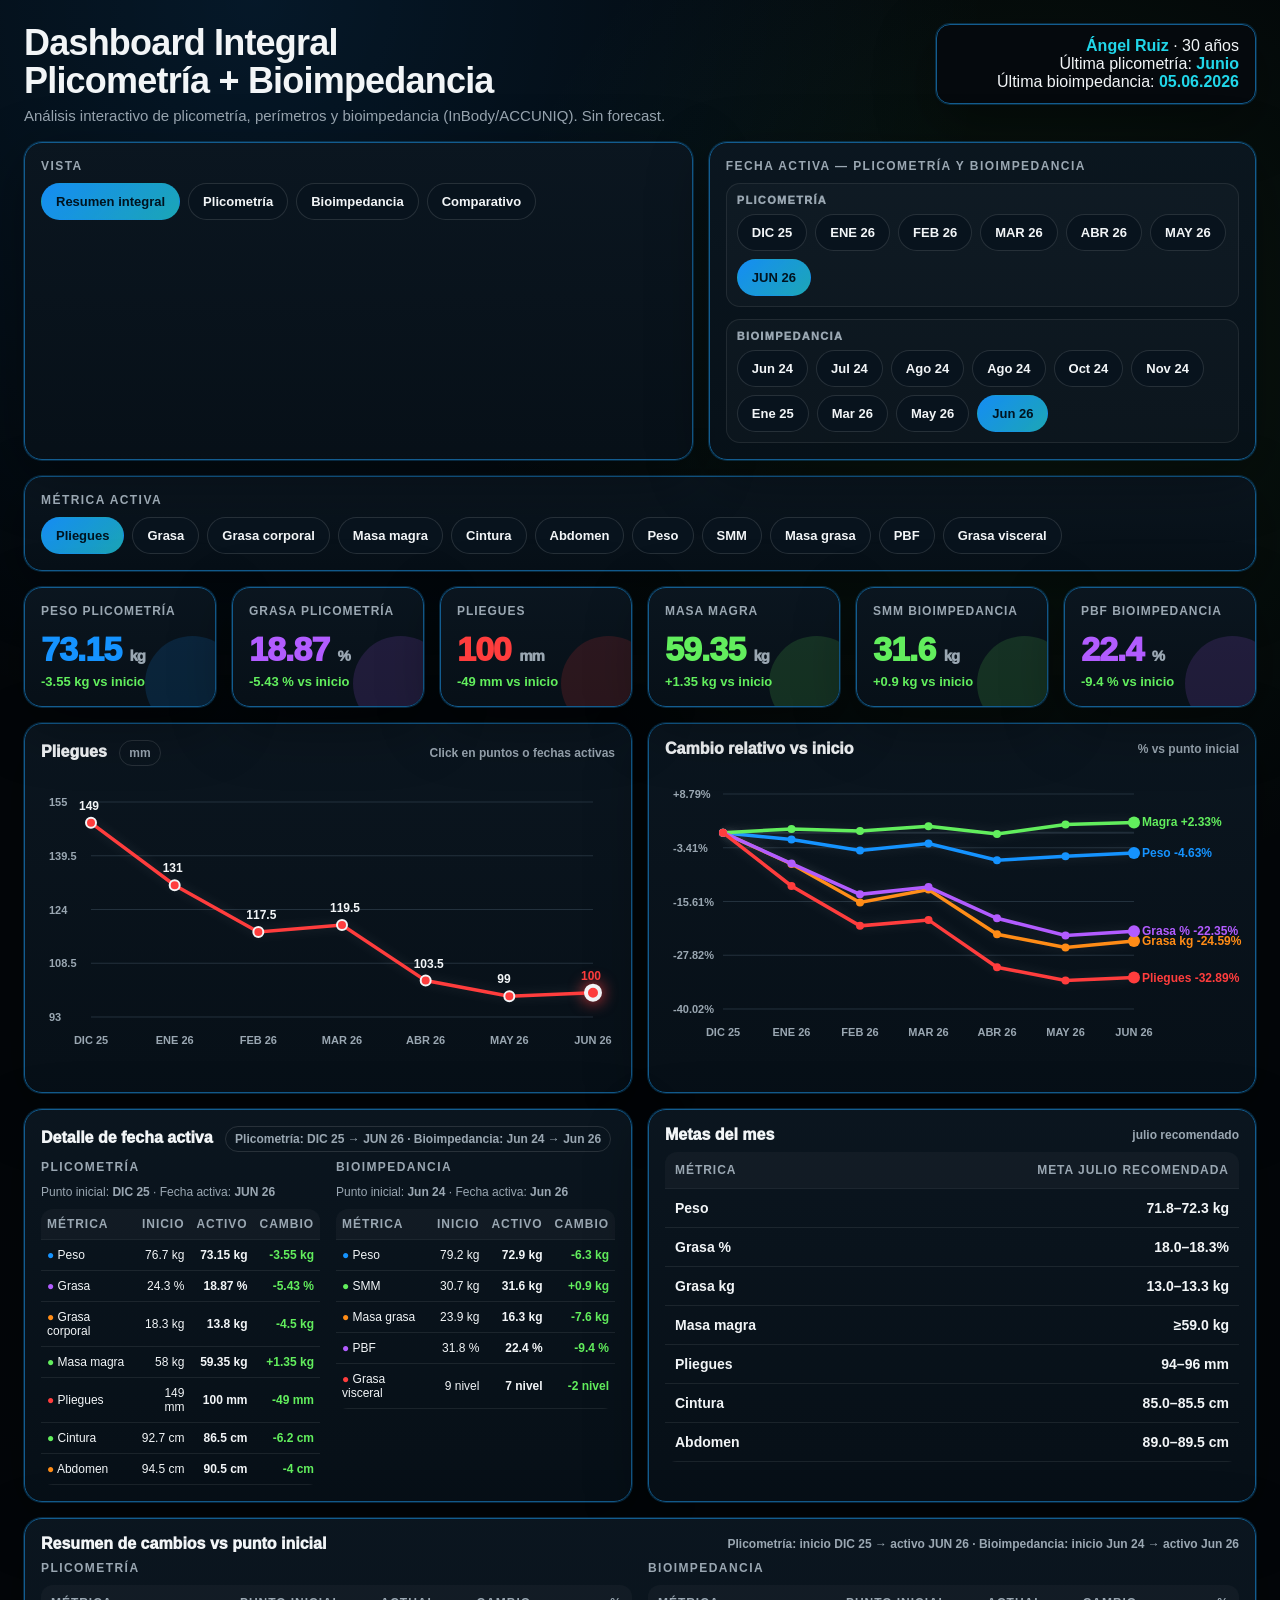
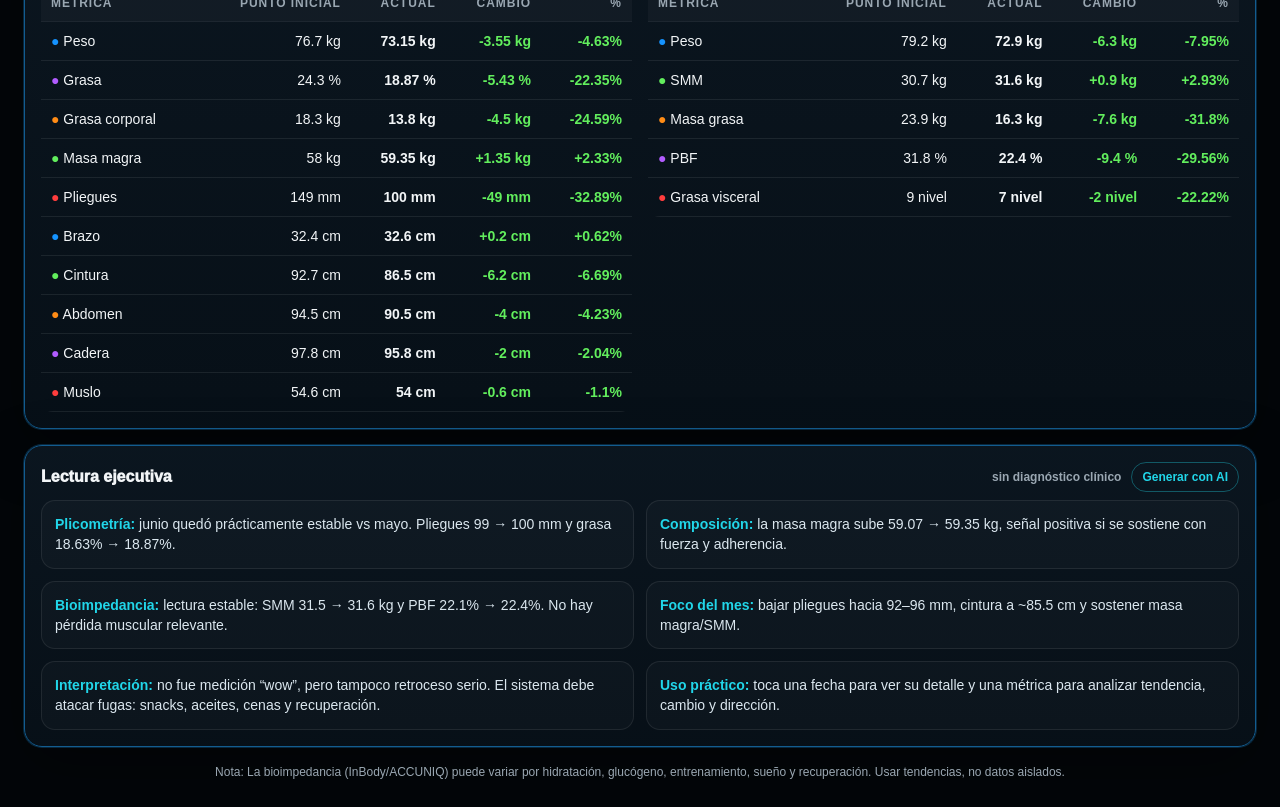
==== commit a2dd19c6: "Add files via upload" ====
--- a/index.html
+++ b/index.html
@@ -1,1713 +1,109 @@
 <!DOCTYPE html>
 <html lang="es">
 <head>
-<meta charset="UTF-8">
-<meta name="viewport" content="width=device-width, initial-scale=1.0, user-scalable=no">
-<title>GymComm · Rutina Ángel</title>
-<meta name="apple-mobile-web-app-capable" content="yes">
-<meta name="apple-mobile-web-app-status-bar-style" content="black-translucent">
-<meta name="apple-mobile-web-app-title" content="GymComm">
-<meta name="theme-color" content="#070708">
-<style>
-:root{
-  --bg:#0d0d0f; --card:#17181b; --card2:#202126; --line:#2a2a2f;
-  --text:#f5f5f7; --muted:#9898a0; --soft:#5f5f6a;
-  --blue:#2f7df6; --green:#32d74b; --yellow:#ffd60a; --red:#ff453a; --purple:#bf5af2;
-  --radius:14px;
-}
-*{box-sizing:border-box;margin:0;padding:0;-webkit-tap-highlight-color:transparent;}
-body{font-family:-apple-system,BlinkMacSystemFont,"SF Pro Display","Segoe UI",sans-serif;
-  background:var(--bg);color:var(--text);min-height:100vh;padding-bottom:60px;}
-
-/* HEADER */
-.hdr{padding:12px 16px 10px;background:#070708;border-bottom:1px solid var(--line);
-  position:sticky;top:0;z-index:40;}
-.hdr-row{display:flex;align-items:center;justify-content:space-between;}
-.logo{font-weight:900;font-size:13px;letter-spacing:.08em;}
-.logo span{color:var(--blue);}
-.hdr-kpis{display:flex;gap:8px;margin-top:9px;}
-.hdr-kpi{flex:1;background:var(--card);border:1px solid var(--line);border-radius:9px;
-  padding:7px 8px;text-align:center;}
-.hdr-kpi-val{font-weight:900;font-size:14px;line-height:1;}
-.hdr-kpi-lbl{font-size:8px;color:var(--soft);text-transform:uppercase;letter-spacing:.06em;margin-top:2px;}
-
-/* WEEK SELECTOR */
-.week-bar{display:flex;align-items:center;gap:10px;padding:10px 16px;
-  background:#0a0a0c;border-bottom:1px solid var(--line);
-  position:sticky;top:82px;z-index:39;}
-.week-label{font-size:11px;font-weight:800;color:var(--muted);letter-spacing:.06em;flex:1;}
-.week-btns{display:flex;gap:6px;}
-.wbtn{background:var(--card);border:1px solid var(--line);color:var(--muted);
-  border-radius:8px;padding:5px 11px;font-size:11px;font-weight:700;cursor:pointer;}
-.wbtn.active{background:rgba(47,125,246,.18);border-color:var(--blue);color:#fff;}
-
-/* ROUTINE NAV */
-.rnav{display:flex;gap:0;overflow-x:auto;background:#0a0a0c;
-  border-bottom:1px solid var(--line);position:sticky;top:118px;z-index:38;}
-.rnav::-webkit-scrollbar{display:none;}
-.rnav-btn{flex:1;min-width:58px;border:0;background:transparent;color:var(--muted);
-  padding:10px 6px;font-size:11px;font-weight:700;cursor:pointer;
-  border-bottom:2px solid transparent;white-space:nowrap;letter-spacing:.02em;}
-.rnav-btn.active{color:#fff;border-bottom-color:var(--blue);}
-
-/* CONTENT */
-.content{padding:12px 14px 0;}
-
-/* ROUTINE HEADER */
-.routine-hdr{background:var(--card);border:1px solid var(--line);border-radius:var(--radius);
-  padding:13px 14px;margin-bottom:10px;}
-.routine-hdr-name{font-weight:900;font-size:16px;display:flex;align-items:center;gap:8px;}
-.routine-hdr-note{font-size:12px;color:var(--muted);margin-top:4px;line-height:1.45;}
-.routine-progress{margin-top:10px;}
-.rp-bar-bg{background:var(--line);border-radius:4px;height:4px;overflow:hidden;}
-.rp-bar-fill{height:100%;background:var(--blue);border-radius:4px;transition:width .3s;}
-.rp-meta{display:flex;justify-content:space-between;margin-top:4px;font-size:10px;color:var(--soft);}
-
-/* EXERCISE CARD */
-.ex-card{background:var(--card);border:1px solid var(--line);border-radius:var(--radius);
-  margin-bottom:10px;overflow:hidden;transition:border-color .2s;}
-.ex-card.all-done{border-color:rgba(50,215,75,.5);}
-.ex-card.has-purple{border-color:rgba(191,90,242,.4);}
-.ex-card.has-yellow{border-color:rgba(255,214,10,.35);}
-
-.ex-header{padding:12px 14px 10px;cursor:pointer;user-select:none;}
-.ex-header-row{display:flex;align-items:center;gap:10px;}
-.ex-num{width:22px;height:22px;border-radius:6px;background:var(--card2);
-  display:flex;align-items:center;justify-content:center;font-size:10px;
-  font-weight:900;color:var(--soft);flex-shrink:0;}
-.ex-name{font-size:14px;font-weight:800;flex:1;line-height:1.25;}
-.ex-badge-row{display:flex;gap:5px;flex-wrap:wrap;margin-top:7px;}
-.badge{background:var(--card2);border:1px solid var(--line);border-radius:999px;
-  padding:3px 8px;font-size:10px;color:var(--muted);}
-.badge.blue{background:rgba(47,125,246,.12);border-color:rgba(47,125,246,.3);color:var(--blue);}
-.badge.green{background:rgba(50,215,75,.12);border-color:rgba(50,215,75,.3);color:var(--green);}
-.badge.yellow{background:rgba(255,214,10,.12);border-color:rgba(255,214,10,.3);color:var(--yellow);}
-.badge.purple{background:rgba(191,90,242,.12);border-color:rgba(191,90,242,.3);color:var(--purple);}
-.badge.red{background:rgba(255,69,58,.12);border-color:rgba(255,69,58,.25);color:var(--red);}
-.ex-progress-dots{display:flex;gap:4px;margin-top:8px;}
-.dot{width:8px;height:8px;border-radius:50%;background:var(--line);transition:background .2s;}
-.dot.done{background:var(--green);}
-.dot.partial{background:var(--yellow);}
-
-/* SERIES BODY */
-.ex-body{padding:0 14px 12px;display:none;}
-.ex-body.open{display:block;}
-
-/* Biserie / dropset label */
-.ex-tag{font-size:9px;font-weight:800;letter-spacing:.1em;text-transform:uppercase;
-  color:var(--soft);margin-bottom:8px;display:flex;align-items:center;gap:6px;}
-.ex-tag::after{content:"";flex:1;height:1px;background:var(--line);}
-
-/* Previous week reference */
-.prev-ref{background:var(--card2);border:1px solid var(--line);border-radius:9px;
-  padding:8px 10px;margin-bottom:10px;font-size:11px;color:var(--muted);line-height:1.4;}
-.prev-ref-title{font-size:9px;font-weight:800;color:var(--soft);text-transform:uppercase;
-  letter-spacing:.08em;margin-bottom:4px;}
-
-/* SERIES TABLE */
-.series-table{width:100%;border-collapse:collapse;}
-.series-table th{font-size:9px;color:var(--soft);text-transform:uppercase;
-  letter-spacing:.08em;padding:0 4px 6px;text-align:center;font-weight:800;}
-.series-table th:first-child{text-align:left;padding-left:0;}
-.series-row{border-radius:8px;transition:background .15s;}
-.series-row.done-row{background:rgba(50,215,75,.06);}
-.series-row.improved{background:rgba(50,215,75,.1);}
-.series-num{font-size:12px;font-weight:900;color:var(--soft);padding:4px 8px 4px 0;
-  width:22px;vertical-align:middle;}
-.series-cell{padding:4px 3px;vertical-align:middle;}
-.series-input{
-  width:100%;background:var(--card2);border:1px solid var(--line);
-  color:var(--text);border-radius:8px;padding:7px 6px;
-  font-size:13px;font-weight:700;text-align:center;font-family:inherit;outline:none;
-  transition:border-color .15s;
-}
-.series-input:focus{border-color:var(--blue);}
-.series-input.filled{border-color:rgba(50,215,75,.4);background:rgba(50,215,75,.05);}
-.series-input.improved-val{border-color:rgba(50,215,75,.7);}
-
-/* Target hint */
-.target-hint{font-size:9px;color:var(--soft);text-align:center;margin-top:2px;}
-
-/* Done toggle */
-.done-toggle{width:30px;text-align:center;vertical-align:middle;padding:4px 0;}
-.done-chk{width:22px;height:22px;border-radius:6px;border:2px solid var(--line);
-  background:transparent;display:flex;align-items:center;justify-content:center;
-  cursor:pointer;margin:0 auto;font-size:12px;font-weight:900;
-  transition:all .15s;flex-shrink:0;}
-.done-chk.checked{background:var(--green);border-color:var(--green);color:#000;}
-
-/* Notes */
-.ex-notes{margin-top:10px;}
-.ex-notes textarea{width:100%;background:var(--card2);border:1px solid var(--line);
-  color:var(--text);border-radius:10px;padding:9px 10px;font-size:12px;
-  font-family:inherit;resize:none;min-height:56px;outline:none;}
-.ex-notes textarea:focus{border-color:var(--blue);}
-.ex-notes-label{font-size:9px;color:var(--soft);text-transform:uppercase;
-  letter-spacing:.08em;margin-bottom:4px;font-weight:800;}
-
-/* SECTION DIVIDER */
-.section-divider{display:flex;align-items:center;gap:8px;margin:14px 0 10px;}
-.section-divider span{font-size:9px;font-weight:800;color:var(--soft);
-  text-transform:uppercase;letter-spacing:.1em;white-space:nowrap;}
-.section-divider::before,.section-divider::after{content:"";flex:1;height:1px;background:var(--line);}
-
-/* FINISH BUTTON */
-.finish-btn{width:100%;padding:14px;background:var(--green);color:#000;
-  border:0;border-radius:12px;font-size:15px;font-weight:900;cursor:pointer;
-  margin-top:12px;margin-bottom:8px;transition:opacity .15s;}
-.finish-btn:active{opacity:.8;}
-.finish-btn:disabled{background:var(--card2);color:var(--soft);cursor:default;}
-
-/* HISTORY VIEW */
-.hist-week{background:var(--card);border:1px solid var(--line);border-radius:var(--radius);
-  padding:14px;margin-bottom:10px;}
-.hist-week-title{font-weight:900;font-size:13px;margin-bottom:10px;color:var(--muted);}
-.hist-ex{margin-bottom:8px;}
-.hist-ex-name{font-size:12px;font-weight:800;margin-bottom:4px;}
-.hist-series{display:flex;gap:6px;flex-wrap:wrap;}
-.hist-chip{background:var(--card2);border:1px solid var(--line);border-radius:6px;
-  padding:4px 8px;font-size:11px;color:var(--muted);}
-.hist-chip.done{border-color:rgba(50,215,75,.3);color:var(--green);}
-
-/* SUMMARY */
-.sum-view{padding:12px 14px 0;}
-.sum-tabs{display:flex;gap:6px;margin-bottom:14px;overflow-x:auto;padding-bottom:2px;}
-.sum-tab{background:var(--card);border:1px solid var(--line);color:var(--muted);
-  border-radius:8px;padding:7px 13px;font-size:11px;font-weight:700;
-  cursor:pointer;white-space:nowrap;flex-shrink:0;}
-.sum-tab.active{background:rgba(47,125,246,.18);border-color:var(--blue);color:#fff;}
-.sum-card{background:var(--card);border:1px solid var(--line);border-radius:var(--radius);
-  padding:14px;margin-bottom:10px;}
-.sum-card-title{font-weight:900;font-size:14px;margin-bottom:4px;
-  display:flex;align-items:center;gap:8px;}
-.sum-card-sub{font-size:11px;color:var(--muted);margin-bottom:12px;line-height:1.4;}
-.spark-row{display:flex;align-items:flex-end;gap:3px;height:44px;margin:10px 0 2px;}
-.spark-bar{flex:1;border-radius:3px 3px 0 0;min-height:3px;}
-.spark-labels{display:flex;gap:3px;margin-bottom:8px;}
-.spark-lbl{flex:1;font-size:8px;color:var(--soft);text-align:center;}
-.ex-sum-row{padding:10px 0;border-bottom:1px solid var(--line);
-  display:flex;align-items:center;gap:10px;}
-.ex-sum-row:last-child{border-bottom:0;padding-bottom:0;}
-.ex-sum-name{font-size:12px;font-weight:800;flex:1;line-height:1.3;}
-.ex-sum-meta{text-align:right;flex-shrink:0;}
-.ex-sum-val{font-size:13px;font-weight:900;}
-.ex-sum-sub{font-size:10px;color:var(--soft);margin-top:1px;}
-.trend-up{color:var(--green);}
-.trend-down{color:var(--red);}
-.trend-same{color:var(--yellow);}
-.trend-new{color:var(--blue);}
-.week-ov{width:100%;border-collapse:collapse;}
-.week-ov th{font-size:9px;color:var(--soft);text-transform:uppercase;
-  letter-spacing:.08em;padding:0 4px 8px;text-align:center;font-weight:800;}
-.week-ov th:first-child{text-align:left;padding-left:0;}
-.week-ov td{font-size:11px;padding:6px 4px;border-top:1px solid var(--line);
-  text-align:center;vertical-align:middle;}
-.week-ov td:first-child{text-align:left;padding-left:0;font-size:11px;font-weight:700;color:var(--muted);}
-.export-area{width:100%;background:var(--card2);border:1px solid var(--line);
-  color:var(--muted);border-radius:10px;padding:10px;font-size:11px;
-  font-family:monospace;min-height:160px;resize:none;margin-top:8px;line-height:1.6;}
-.copy-btn{width:100%;margin-top:8px;background:var(--blue);color:#fff;
-  border:0;border-radius:10px;padding:12px;font-size:13px;font-weight:700;cursor:pointer;}
-.copy-btn:active{opacity:.8;}
-
-/* TOAST */
-.toast{position:fixed;bottom:24px;left:50%;transform:translateX(-50%) translateY(80px);
-  background:var(--green);color:#000;padding:10px 18px;border-radius:999px;
-  font-size:13px;font-weight:900;transition:transform .25s;z-index:999;
-  pointer-events:none;white-space:nowrap;}
-.toast.show{transform:translateX(-50%) translateY(0);}
-.toast.red{background:var(--red);color:#fff;}
-
-@media(max-width:380px){
-  .hdr-kpi-val{font-size:12px;}
-  .ex-name{font-size:13px;}
-}
-</style>
+  <meta charset="UTF-8" />
+  <meta name="viewport" content="width=device-width, initial-scale=1.0"/>
+  <title>NutriProgress MVP</title>
+  <link rel="stylesheet" href="./styles.css" />
 </head>
 <body>
+<div class="app">
+  <header>
+    <div>
+      <h1 id="dashboardTitle">Dashboard Integral<br/>Plicometría + Bioimpedancia</h1>
+      <div class="subtitle" id="dashboardSubtitle">Análisis interactivo de plicometría, perímetros y bioimpedancia (InBody/ACCUNIQ). Sin forecast.</div>
+    </div>
+    <div class="meta">
+      <div><b id="patientName">Ángel Ruiz</b> · <span id="patientAge">30 años</span></div>
+      <div>Última plicometría: <b id="lastComposition">Junio</b></div>
+      <div>Última bioimpedancia: <b id="lastAccuniq">05.06.2026</b></div>
+    </div>
+  </header>
 
-<!-- HEADER -->
-<div class="hdr">
-  <div class="hdr-row">
-    <div class="logo">GYM<span>COMM</span></div>
-    <div style="display:flex;align-items:center;gap:10px;">
-      <div style="font-size:11px;color:var(--soft);" id="sheetStatusBadge"></div>
-      <button onclick="openSettings()" style="background:rgba(255,255,255,.07);border:none;color:var(--soft);font-size:16px;cursor:pointer;padding:4px 8px;border-radius:8px;line-height:1;">⚙️</button>
+  <section class="toolbar">
+    <div class="panel">
+      <div class="label">Vista</div>
+      <div class="tabs">
+        <button class="active" data-view="overview">Resumen integral</button>
+        <button data-view="composition">Plicometría</button>
+        <button data-view="accuniq" id="bioimpedanceTab">Bioimpedancia</button>
+        <button data-view="compare">Comparativo</button>
+      </div>
     </div>
-  </div>
-  <div class="hdr-kpis">
-    <div class="hdr-kpi"><div class="hdr-kpi-val" id="hkpiEx" style="color:var(--blue)">–</div><div class="hdr-kpi-lbl">ejercicios</div></div>
-    <div class="hdr-kpi"><div class="hdr-kpi-val" id="hkpiSer" style="color:var(--green)">–</div><div class="hdr-kpi-lbl">series</div></div>
-    <div class="hdr-kpi"><div class="hdr-kpi-val" id="hkpiVol">–</div><div class="hdr-kpi-lbl">vol kg</div></div>
-    <div class="hdr-kpi"><div class="hdr-kpi-val" id="hkpiAdh">–</div><div class="hdr-kpi-lbl">completado</div></div>
-  </div>
-</div>
+    <div class="panel">
+      <div class="label">Fecha activa — plicometría y bioimpedancia</div>
+      <div id="dateBtns" class="dateBtns"></div>
+    </div>
+  </section>
 
-<!-- SETTINGS MODAL -->
-<div id="settingsModal" style="display:none;position:fixed;inset:0;background:rgba(0,0,0,.75);z-index:999;padding:20px;overflow-y:auto;">
-  <div style="max-width:480px;margin:0 auto;background:#17181b;border-radius:16px;padding:24px;border:1px solid rgba(255,255,255,.1);">
-    <div style="display:flex;justify-content:space-between;align-items:center;margin-bottom:20px;">
-      <div style="font-size:15px;font-weight:600;color:var(--text);">⚙️ Configuración</div>
-      <button onclick="closeSettings()" style="background:none;border:none;color:var(--soft);font-size:20px;cursor:pointer;">✕</button>
+  <section class="panel" style="margin-bottom:16px">
+    <div class="label">Métrica activa</div>
+    <div id="metricBtns" class="metricBtns"></div>
+  </section>
+
+  <section id="kpis" class="grid"></section>
+
+  <section class="grid" style="margin-top:16px">
+    <div class="panel chartCard" id="mainChartCard">
+      <div class="chartTitle">
+        <div id="mainChartTitle">Métrica activa</div>
+        <span id="mainChartHint">Click en puntos o fechas activas</span>
+      </div>
+      <div class="svgWrap"><svg id="mainChart"></svg></div>
+    </div>
+    <div class="panel chartCard">
+      <div class="chartTitle">
+        <div>Cambio relativo vs inicio</div>
+        <span>% vs punto inicial</span>
+      </div>
+      <div class="svgWrap"><svg id="normChart"></svg></div>
     </div>
 
-    <div style="font-size:12px;color:var(--soft);margin-bottom:6px;font-weight:600;letter-spacing:.05em;">GOOGLE SHEETS — URL DEL CSV</div>
-    <div style="font-size:11px;color:var(--muted);margin-bottom:10px;line-height:1.5;">
-      1. Abre tu Sheet → <b>Archivo → Compartir → Publicar en la web</b><br>
-      2. Selecciona la pestaña <b>rutinas</b> y el formato <b>CSV</b><br>
-      3. Copia el enlace y pégalo aquí
-    </div>
-    <input id="sheetUrlInput" type="url"
-      placeholder="https://docs.google.com/spreadsheets/d/.../pub?..."
-      style="width:100%;box-sizing:border-box;background:#0d0d0f;border:1px solid rgba(255,255,255,.12);border-radius:10px;padding:10px 12px;color:var(--text);font-size:13px;outline:none;margin-bottom:12px;"
-    />
-    <div style="display:flex;gap:8px;">
-      <button onclick="saveSheetUrl()" style="flex:1;background:var(--blue);color:#fff;border:none;border-radius:10px;padding:11px;font-size:13px;font-weight:600;cursor:pointer;">
-        Guardar y recargar rutina
-      </button>
-      <button onclick="clearSheetUrl()" style="background:rgba(255,59,48,.15);color:#ff3b30;border:1px solid rgba(255,59,48,.25);border-radius:10px;padding:11px 14px;font-size:13px;cursor:pointer;">
-        Limpiar
-      </button>
-    </div>
-    <div id="sheetSaveMsg" style="font-size:11px;color:var(--green);margin-top:10px;display:none;"></div>
-
-    <div style="margin-top:22px;border-top:1px solid rgba(255,255,255,.07);padding-top:16px;">
-      <div style="font-size:12px;color:var(--soft);margin-bottom:8px;font-weight:600;letter-spacing:.05em;">UNIDAD DE CARGA</div>
-      <div style="font-size:11px;color:var(--muted);margin-bottom:10px;line-height:1.5;">
-        La app guarda internamente todo en kg. Si eliges lb, puedes capturar libras y GymComm mostrará la equivalencia automática en kg.
+    <div class="panel half" id="datePanel">
+      <div class="chartTitle">
+        <div>Detalle de fecha activa <span class="badge" id="activeDateBadge"></span></div>
       </div>
-      <div style="display:flex;gap:8px;">
-        <button id="unitKgBtn" onclick="setWeightUnit('kg')" class="wbtn" style="flex:1;padding:10px;">kg</button>
-        <button id="unitLbBtn" onclick="setWeightUnit('lb')" class="wbtn" style="flex:1;padding:10px;">lb → kg</button>
+      <div class="dateDetail">
+        <div>
+          <div class="label">Plicometría</div>
+          <div id="compositionDetail"></div>
+        </div>
+        <div>
+          <div class="label" id="bioimpedanceDetailLabel">Bioimpedancia</div>
+          <div id="accuniqDetail"></div>
+        </div>
       </div>
     </div>
 
-    <div style="margin-top:24px;border-top:1px solid rgba(255,255,255,.07);padding-top:16px;">
-      <div style="font-size:12px;color:var(--soft);margin-bottom:8px;font-weight:600;letter-spacing:.05em;">ESTADO ACTUAL</div>
-      <div id="sheetStatusDetail" style="font-size:12px;color:var(--muted);line-height:1.6;"></div>
-    </div>
-  </div>
-</div>
-
-<!-- WEEK SELECTOR -->
-<div class="week-bar">
-  <div class="week-label">SEMANA</div>
-  <div class="week-btns" id="weekBtns"></div>
-</div>
-
-<!-- ROUTINE NAV -->
-<div class="rnav" id="routineNav"></div>
-
-<!-- CONTENT -->
-<div class="content" id="mainContent"></div>
-
-<!-- SUMMARY VIEW (hidden by default) -->
-<div id="summaryView" style="display:none;"></div>
-
-<div class="toast" id="toast"></div>
-
-<script>
-// ─── PLAN DATA ─────────────────────────────────────────────────────────────
-const ROUTINES_FALLBACK = [
-  {
-    id:"leg", name:"Leg", emoji:"🦵",
-    note:"Sentadilla hack como movimiento principal. Hip thrust doble bloque.",
-    exercises:[
-      {id:"l1", name:"Sentadilla hack", series:3, repsTarget:"5-9", weightRef:15,
-       tags:[], note:""},
-      {id:"l2", name:"Hip thrust — pesado", series:3, repsTarget:"5-9", weightRef:80,
-       tags:[], note:""},
-      {id:"l3", name:"Hip thrust — volumen", series:2, repsTarget:"10-12", weightRef:100,
-       tags:[], note:""},
-      {id:"l4", name:"Femoral sentado", series:4, repsTarget:"5-9", weightRef:110,
-       tags:[], note:""},
-      {id:"l5", name:"Extensión rodilla", series:2, repsTarget:"8·8 drop", weightRef:110,
-       tags:["dropset"], note:""},
-      {id:"l6", name:"Femoral acostado", series:2, repsTarget:"8·8 drop", weightRef:null,
-       tags:["dropset"], note:""},
-      {id:"l7", name:"Abductores", series:2, repsTarget:"8·8 drop", weightRef:null,
-       tags:["dropset"], note:""},
-    ]
-  },
-  {
-    id:"push", name:"Push", emoji:"💪",
-    note:"Press horizontal como ancla. Biserie de abdomen al final.",
-    exercises:[
-      {id:"p1", name:"Press pecho horizontal barra", series:3, repsTarget:"6-9", weightRef:100,
-       tags:[], note:""},
-      {id:"p2", name:"Extensión tríceps barra corta", series:3, repsTarget:"6-9", weightRef:47.5,
-       tags:[], note:""},
-      {id:"p3", name:"Press militar máquina", series:4, repsTarget:"6-9", weightRef:55,
-       tags:[], note:""},
-      {id:"p4", name:"Peck fly", series:2, repsTarget:"8·8 drop", weightRef:100,
-       tags:["dropset"], note:""},
-      {id:"p5", name:"Extensión tríceps sobre cabeza", series:2, repsTarget:"8·8 drop", weightRef:42.5,
-       tags:["dropset"], note:""},
-      {id:"p6", name:"Crunch abdominal en banco", series:3, repsTarget:"10-12", weightRef:null,
-       tags:["biserie-a"], note:""},
-      {id:"p7", name:"Crunch inverso en banco", series:3, repsTarget:"10-12", weightRef:null,
-       tags:["biserie-b"], note:""},
-    ]
-  },
-  {
-    id:"pull", name:"Pull", emoji:"🏋️",
-    note:"Remo + jalón como base. Biserie de bíceps al final.",
-    exercises:[
-      {id:"r1", name:"Remo con máquina", series:3, repsTarget:"6-9", weightRef:100,
-       tags:[], note:""},
-      {id:"r2", name:"Curl bíceps supino mancuerna", series:3, repsTarget:"6-9", weightRef:10,
-       tags:[], note:""},
-      {id:"r3", name:"Jalón al pecho agarre medio", series:3, repsTarget:"8-10", weightRef:100,
-       tags:[], note:""},
-      {id:"r4", name:"Curl bíceps bayasian banco inclinado", series:3, repsTarget:"8-10", weightRef:15,
-       tags:["biserie-a"], note:""},
-      {id:"r5", name:"Posterior mancuerna banco inclinado", series:3, repsTarget:"12-14", weightRef:10,
-       tags:["biserie-b"], note:""},
-      {id:"r6", name:"Crunch abdominal máquina", series:3, repsTarget:"8·8·8 drop", weightRef:null,
-       tags:["dropset"], note:""},
-    ]
-  },
-  {
-    id:"leg2", name:"Leg 2", emoji:"🦵",
-    note:"Press pierna + hip thrust. Biserie extensión/femoral al final. Revisar press unilateral en video.",
-    exercises:[
-      {id:"l2a", name:"Press de pierna inclinado", series:3, repsTarget:"8-10", weightRef:null,
-       tags:[], note:""},
-      {id:"l2b", name:"Hip thrust", series:3, repsTarget:"8-10", weightRef:null,
-       tags:[], note:""},
-      {id:"l2c", name:"Press pierna horizontal unilateral", series:3, repsTarget:"10-12", weightRef:null,
-       tags:["video"], note:"Revisar técnica en video antes de cargar peso."},
-      {id:"l2d", name:"Abductores 3 posiciones", series:3, repsTarget:"8·8·fallo", weightRef:null,
-       tags:[], note:""},
-      {id:"l2e", name:"Extensión rodilla", series:3, repsTarget:"8·8 drop", weightRef:null,
-       tags:["biserie-a","dropset"], note:""},
-      {id:"l2f", name:"Femoral acostado", series:3, repsTarget:"8·8 drop", weightRef:null,
-       tags:["biserie-b","dropset"], note:""},
-      {id:"l2g", name:"Extensión pantorrilla máquina sentado", series:3, repsTarget:"10·10", weightRef:null,
-       tags:[], note:"No costurera."},
-    ]
-  },
-  {
-    id:"upper", name:"Upper", emoji:"🔝",
-    note:"Todo dropset excepto las últimas series de bíceps, tríceps y curl antebrazo.",
-    exercises:[
-      {id:"u1", name:"Press militar", series:4, repsTarget:"8·8 drop", weightRef:null,
-       tags:["dropset"], note:""},
-      {id:"u2", name:"Jalón con triángulo", series:4, repsTarget:"8·8 drop", weightRef:null,
-       tags:["dropset"], note:""},
-      {id:"u3", name:"Press inclinado", series:4, repsTarget:"8·8 drop", weightRef:null,
-       tags:["dropset"], note:""},
-      {id:"u4", name:"Curl predicador", series:4, repsTarget:"8·8 drop", weightRef:null,
-       tags:["dropset"], note:""},
-      {id:"u5", name:"Extensión tríceps unilateral", series:4, repsTarget:"8·8 drop", weightRef:null,
-       tags:["dropset"], note:""},
-      {id:"u6", name:"Curl bayasian banco", series:2, repsTarget:"10-12", weightRef:null,
-       tags:[], note:""},
-      {id:"u7", name:"Francés mancuerna/barra", series:2, repsTarget:"10-12", weightRef:null,
-       tags:[], note:""},
-      {id:"u8", name:"Curl antebrazo", series:3, repsTarget:"fallo", weightRef:null,
-       tags:[], note:""},
-      {id:"u9", name:"Crunch / Crunch invertido", series:3, repsTarget:"fallo", weightRef:null,
-       tags:[], note:""},
-    ]
-  },
-];
-
-// ─── GOOGLE SHEETS LOADER (v3) ──────────────────────────────────────────────
-// The app works fully offline with the hardcoded ROUTINES above as fallback.
-// To connect a Google Sheet: publish it as CSV (File → Share → Publish to web
-// → select "rutinas" sheet → CSV) and paste the URL in the ⚙️ Settings panel.
-// The URL is stored in localStorage under SHEET_KEY.
-
-const SHEET_KEY = "gymcomm_sheet_url";
-let ROUTINES = ROUTINES_FALLBACK; // mutable — replaced if Sheet loads successfully
-let sheetStatus = "fallback"; // "fallback" | "loading" | "ok" | "error"
-
-function parseCSVLine(line){
-  const cells = [];
-  let cur = "", inQ = false;
-  for(let i=0;i<line.length;i++){
-    const c = line[i];
-    if(c==='"'){ inQ=!inQ; }
-    else if(c===','&&!inQ){ cells.push(cur.trim()); cur=""; }
-    else { cur+=c; }
-  }
-  cells.push(cur.trim());
-  return cells;
-}
-
-function csvToRoutines(csvText){
-  const lines = csvText.trim().split(/\r?\n/);
-  const headers = parseCSVLine(lines[0]).map(h=>h.trim().toLowerCase().replace(/\s+/g,"_"));
-  const rows = lines.slice(1).map(l=>parseCSVLine(l));
-
-  const routineMap = new Map();
-  rows.forEach(row=>{
-    const r = {};
-    headers.forEach((h,i)=>{ r[h]=row[i]||""; });
-    if(!r.routine_id) return;
-
-    if(!routineMap.has(r.routine_id)){
-      routineMap.set(r.routine_id,{
-        id: r.routine_id,
-        name: r.routine_name,
-        emoji: r.routine_emoji||"💪",
-        note: r.routine_note||"",
-        exercises: []
-      });
-    }
-    const routine = routineMap.get(r.routine_id);
-    if(!r.ex_id) return;
-
-    // tags: pipe-separated or comma-separated in the cell
-    const rawTags = r.tags||"";
-    const tags = rawTags ? rawTags.split(/[|,]/).map(t=>t.trim()).filter(Boolean) : [];
-
-    routine.exercises.push({
-      id: r.ex_id,
-      name: r.ex_name,
-      musculo: r.musculo||"",
-      bloque: r.bloque||"",
-      series: parseInt(r.series)||3,
-      repsTarget: r.reps_target||"",
-      weightRef: r.weight_ref ? parseFloat(r.weight_ref) : null,
-      descanso: r.descanso||"",
-      tags,
-      note: r.notas||""
-    });
-  });
-  return Array.from(routineMap.values());
-}
-
-async function loadSheetIfConfigured(){
-  const url = localStorage.getItem(SHEET_KEY);
-  if(!url) return;
-  sheetStatus = "loading";
-  try{
-    const res = await fetch(url);
-    if(!res.ok) throw new Error("HTTP "+res.status);
-    const text = await res.text();
-    const parsed = csvToRoutines(text);
-    if(!parsed.length) throw new Error("CSV vacío o formato incorrecto");
-    ROUTINES = parsed;
-    sheetStatus = "ok";
-  } catch(e){
-    console.warn("GymComm: no se pudo cargar la Sheet, usando datos locales.", e.message);
-    sheetStatus = "error";
-    ROUTINES = ROUTINES_FALLBACK;
-  }
-}
-
-const WEEKS = 5;
-const KEY = "gymcomm_v1";
-const UNIT_KEY = "gymcomm_weight_unit";
-let weightUnit = localStorage.getItem(UNIT_KEY) || "kg"; // "kg" or "lb"
-
-
-// ─── UNIT HELPERS ───────────────────────────────────────────────────────────
-function roundTo(value, decimals=1){
-  const n = Number(value);
-  if(!Number.isFinite(n)) return "";
-  return String(Math.round(n * Math.pow(10, decimals)) / Math.pow(10, decimals));
-}
-function kgToLb(kg){ return Number(kg) * 2.2046226218; }
-function lbToKg(lb){ return Number(lb) * 0.45359237; }
-function displayWeightValue(kgValue){
-  if(kgValue==="" || kgValue===null || kgValue===undefined) return "";
-  const kg = parseFloat(kgValue);
-  if(!Number.isFinite(kg)) return "";
-  return weightUnit === "lb" ? roundTo(kgToLb(kg), 1) : roundTo(kg, 1);
-}
-function inputWeightToKg(inputValue){
-  if(inputValue==="" || inputValue===null || inputValue===undefined) return "";
-  const n = parseFloat(inputValue);
-  if(!Number.isFinite(n)) return "";
-  const kg = weightUnit === "lb" ? lbToKg(n) : n;
-  return roundTo(kg, 1);
-}
-function weightPlaceholder(weightRef){
-  if(!weightRef) return weightUnit;
-  return weightUnit === "lb" ? roundTo(kgToLb(weightRef), 1) : roundTo(weightRef, 1);
-}
-function weightHint(kgValue){
-  if(kgValue==="" || kgValue===null || kgValue===undefined) return "";
-  const kg = parseFloat(kgValue);
-  if(!Number.isFinite(kg) || kg<=0) return "";
-  return weightUnit === "lb" ? `<div class="target-hint">≈ ${roundTo(kg,1)} kg</div>` : `<div class="target-hint">≈ ${roundTo(kgToLb(kg),1)} lb</div>`;
-}
-function setWeightUnit(unit){
-  weightUnit = unit === "lb" ? "lb" : "kg";
-  localStorage.setItem(UNIT_KEY, weightUnit);
-  updateUnitButtons();
-  toast(weightUnit === "lb" ? "Modo libras activado · se guarda en kg" : "Modo kg activado");
-  renderAll();
-}
-function updateUnitButtons(){
-  const kgBtn = document.getElementById("unitKgBtn");
-  const lbBtn = document.getElementById("unitLbBtn");
-  if(kgBtn) kgBtn.className = "wbtn" + (weightUnit === "kg" ? " active" : "");
-  if(lbBtn) lbBtn.className = "wbtn" + (weightUnit === "lb" ? " active" : "");
-}
-
-// ─── STATE ─────────────────────────────────────────────────────────────────
-function defaultState(){
-  const s = { currentRoutine:"leg", currentWeek:1 };
-  ROUTINES.forEach(r=>{
-    for(let w=1;w<=WEEKS;w++){
-      r.exercises.forEach(ex=>{
-        const k = `${r.id}_${ex.id}_w${w}`;
-        // series: array of {weight, reps, done}
-        s[k] = Array.from({length:ex.series},()=>({weight:"",reps:"",done:false}));
-      });
-      s[`note_${r.id}_w${w}`] = "";
-    }
-  });
-  return s;
-}
-
-let state;
-try{
-  const raw = localStorage.getItem(KEY);
-  if(raw){
-    const parsed = JSON.parse(raw);
-    const def = defaultState();
-    // merge — keep defaults for any missing key
-    state = Object.assign(def, parsed);
-  } else { state = defaultState(); }
-}catch(e){ state = defaultState(); }
-
-function save(){ localStorage.setItem(KEY, JSON.stringify(state)); }
-
-let currentRoutine = state.currentRoutine || "leg";
-let currentWeek    = state.currentWeek    || 1;
-
-// ─── HELPERS ───────────────────────────────────────────────────────────────
-function seriesKey(routineId, exId, week){
-  return `${routineId}_${exId}_w${week}`;
-}
-function getSeries(routineId, exId, week){
-  const k = seriesKey(routineId, exId, week);
-  if(!state[k]) state[k] = [];
-  return state[k];
-}
-
-function routineStats(routineId, week){
-  const r = ROUTINES.find(x=>x.id===routineId);
-  let totalSeries=0, doneSeries=0, totalVol=0, doneEx=0;
-  r.exercises.forEach(ex=>{
-    const s = getSeries(routineId, ex.id, week);
-    const exDone = s.filter(x=>x.done).length === ex.series;
-    if(exDone) doneEx++;
-    s.forEach(sr=>{
-      totalSeries++;
-      if(sr.done){
-        doneSeries++;
-        const w = parseFloat(sr.weight)||0;
-        const rp = parseFloat(sr.reps)||0;
-        totalVol += w*rp;
-      }
-    });
-  });
-  return {totalSeries, doneSeries, totalVol:Math.round(totalVol), doneEx,
-    totalEx:r.exercises.length, pct:Math.round((doneSeries/totalSeries)*100)||0};
-}
-
-function getPrevSeries(routineId, exId, week){
-  if(week<=1) return null;
-  return getSeries(routineId, exId, week-1);
-}
-
-// ─── PROGRESSION ENGINE (v3) ───────────────────────────────────────────────
-// Parses a repsTarget string like "6-9", "8·8 drop", "10-12", "fallo" into {min,max}|null
-function parseRepsRange(repsTarget){
-  if(!repsTarget) return null;
-  const m = repsTarget.match(/(\d+)\s*[-–]\s*(\d+)/);
-  if(m) return {min:parseInt(m[1]), max:parseInt(m[2])};
-  return null; // dropset/fallo/biserie patterns aren't rule-evaluable yet
-}
-
-// Evaluates one exercise's most recent completed week against its rep range.
-// Returns {status, label, detail, weight} or null if not evaluable.
-function evaluateProgression(routineId, exId, week){
-  const r = ROUTINES.find(x=>x.id===routineId);
-  const ex = r.exercises.find(x=>x.id===exId);
-  if(!hasAnyData(routineId, exId, week)) return null;
-
-  const series = getSeries(routineId, exId, week);
-  const doneSets = series.filter(s=>s.done && s.reps!=="" && s.weight!=="");
-  if(!doneSets.length) return null;
-
-  if(ex.tags.includes("video")){
-    return {status:"video", label:"Revisar técnica", detail:"Marcado para revisión de video antes de cargar peso.", weight:null};
-  }
-
-  const range = parseRepsRange(ex.repsTarget);
-  if(!range){
-    // dropset / fallo / biserie — not rule-evaluable, just report fatigue if applicable
-    const reps = doneSets.map(s=>parseFloat(s.reps)||0);
-    if(reps.length>=2){
-      const drop = reps[0]-reps[reps.length-1];
-      if(drop>=4) return {status:"fatigue", label:"Revisar fatiga", detail:`Caída de ${drop} reps entre primera y última serie.`, weight:null};
-    }
-    return {status:"logged", label:"Registrado", detail:"Patrón dropset/biserie — sin regla de peso automática aún.", weight:null};
-  }
-
-  const reps = doneSets.map(s=>parseFloat(s.reps)||0);
-  const weights = doneSets.map(s=>parseFloat(s.weight)||0);
-  const maxW = Math.max(...weights);
-  const allAtTop = reps.every(rp=>rp>=range.max) && doneSets.length>=ex.series;
-  const allInRange = reps.every(rp=>rp>=range.min);
-  const drop = reps.length>=2 ? (reps[0]-reps[reps.length-1]) : 0;
-
-  if(drop>=4){
-    return {status:"fatigue", label:"Revisar fatiga", detail:`Caída de ${drop} reps entre serie 1 (${reps[0]}) y última (${reps[reps.length-1]}). Posible fatiga o descanso insuficiente.`, weight:maxW};
-  }
-  if(allAtTop){
-    const next = Math.round((maxW+2.5)*2)/2;
-    return {status:"up", label:"Subir peso", detail:`Todas las series llegaron al rango alto (${range.max} reps). Siguiente sesión: ${next} kg.`, weight:next};
-  }
-  if(allInRange){
-    return {status:"hold", label:"Mantener peso", detail:`Dentro del rango (${range.min}-${range.max}) pero sin llegar al tope en todas las series. Mantener ${maxW} kg.`, weight:maxW};
-  }
-  return {status:"review", label:"Revisar carga", detail:`Reps por debajo del rango objetivo (${range.min}-${range.max}). Considerar bajar peso o ajustar técnica.`, weight:maxW};
-}
-
-// Returns the most recent week (<=upTo) that has any logged data for this exercise
-function lastLoggedWeek(routineId, exId, upTo){
-  for(let w=upTo; w>=1; w--){
-    if(hasAnyData(routineId, exId, w)) return w;
-  }
-  return null;
-}
-
-// Aggregates progression evaluations for every exercise in a routine, using each
-// exercise's own most recently logged week (not necessarily currentWeek).
-function routineProgressionReport(routineId){
-  const r = ROUTINES.find(x=>x.id===routineId);
-  return r.exercises.map(ex=>{
-    const w = lastLoggedWeek(routineId, ex.id, WEEKS);
-    if(!w) return {ex, week:null, eval:null};
-    return {ex, week:w, eval:evaluateProgression(routineId, ex.id, w)};
-  });
-}
-
-// ─── COACH ALERTS (v3, pantalla 5) ─────────────────────────────────────────
-// Builds a flat list of alerts across all routines: progression-ready, fatigue,
-// video-pending, and weekly cardio status. Sorted by severity.
-function buildCoachAlerts(){
-  const alerts = [];
-  const severityOrder = {fatigue:0, video:0, review:1, up:2, hold:3, logged:4};
-
-  ROUTINES.forEach(r=>{
-    r.exercises.forEach(ex=>{
-      const w = lastLoggedWeek(r.id, ex.id, WEEKS);
-      if(!w) return;
-      const ev = evaluateProgression(r.id, ex.id, w);
-      if(!ev) return;
-      alerts.push({
-        routine:r, ex, week:w, eval:ev,
-        severity: severityOrder[ev.status] ?? 9
-      });
-    });
-  });
-
-  alerts.sort((a,b)=>a.severity-b.severity);
-  return alerts;
-}
-
-function alertBadgeClass(status){
-  if(status==="fatigue"||status==="video") return "purple";
-  if(status==="review") return "red";
-  if(status==="up") return "green";
-  if(status==="hold") return "blue";
-  return "yellow";
-}
-function alertIcon(status){
-  if(status==="fatigue") return "⚠️";
-  if(status==="video") return "📹";
-  if(status==="review") return "🔍";
-  if(status==="up") return "📈";
-  if(status==="hold") return "✓";
-  return "•";
-}
-
-// ─── HOME / "HOY" (v3, pantalla 1) ─────────────────────────────────────────
-// Rotation order mirrors the routine list (Leg, Push, Pull, Leg2, Upper),
-// derived from which routine has the least progress this week — i.e. "next
-// routine to train" is whichever isn't yet complete, in declared order.
-function suggestedRoutineToday(){
-  for(const r of ROUTINES){
-    const st = routineStats(r.id, currentWeek);
-    if(st.pct < 100) return r;
-  }
-  return ROUTINES[0]; // all done — show first as reference
-}
-
-function renderHome(){
-  const sv = document.getElementById("summaryView");
-  const suggested = suggestedRoutineToday();
-  let r = ROUTINES.find(x=>x.id===currentRoutine) || suggested;
-  const st = routineStats(r.id, currentWeek);
-  const alerts = buildCoachAlerts();
-  const urgentAlerts = alerts.filter(a=>a.eval.status==="fatigue"||a.eval.status==="video"||a.eval.status==="review").slice(0,3);
-
-  // status label
-  let statusLabel, statusClass;
-  if(st.pct===0){ statusLabel="Sin iniciar"; statusClass="blue"; }
-  else if(st.pct<100){ statusLabel="En curso"; statusClass="yellow"; }
-  else { statusLabel="Completa"; statusClass="green"; }
-
-  const report = routineProgressionReport(r.id);
-  const readyUp = report.filter(x=>x.eval && x.eval.status==="up").length;
-
-  sv.innerHTML = `<div class="sum-view">
-    <div class="sum-card" style="border-color:rgba(47,125,246,.35);">
-      <div class="sum-card-title">${r.emoji} Hoy: ${r.name}
-        <span class="badge ${statusClass}" style="margin-left:auto;">${statusLabel}</span>
-      </div>
-      <div class="sum-card-sub">Elige libremente la rutina de hoy. Sugerida por avance semanal: <b style="color:var(--text)">${suggested.emoji} ${suggested.name}</b>.</div>
-      <div style="display:flex;gap:6px;overflow-x:auto;padding-bottom:4px;margin-bottom:10px;">
-        ${ROUTINES.map(rt=>{
-          const s = routineStats(rt.id, currentWeek);
-          const active = rt.id===r.id;
-          return `<button class="wbtn${active?" active":""}" style="flex-shrink:0;padding:8px 10px;" onclick="selectHomeRoutine('${rt.id}')">${rt.emoji} ${rt.name}${s.pct>0?` ${s.pct}%`:""}</button>`;
-        }).join("")}
-      </div>
-      <div class="sum-card-sub">${r.note}</div>
-      <div class="rp-bar-bg" style="margin-top:8px;"><div class="rp-bar-fill" style="width:${st.pct}%"></div></div>
-      <div class="rp-meta" style="margin-top:4px;">
-        <span>${st.doneEx} / ${st.totalEx} ejercicios</span>
-        <span>Semana ${currentWeek} de ${WEEKS}</span>
-      </div>
-      <button class="finish-btn" style="margin-top:14px;" onclick="goToRoutine('${r.id}')">
-        Empezar ${r.name}
-      </button>
+    <div class="panel half">
+      <div class="chartTitle"><div>Metas del mes</div><span>julio recomendado</span></div>
+      <div id="goals"></div>
     </div>
 
-    <div class="sum-card">
-      <div class="sum-card-title">📋 Resumen rápido</div>
-      <div class="sum-card-sub">Estado de las rutinas esta semana</div>
-      ${ROUTINES.map(rt=>{
-        const s = routineStats(rt.id, currentWeek);
-        const cls = s.pct===100?"green":s.pct>0?"yellow":"";
-        return `<div class="ex-sum-row" onclick="selectHomeRoutine('${rt.id}')" style="cursor:pointer;">
-          <div class="ex-sum-name">${rt.emoji} ${rt.name}</div>
-          <div class="ex-sum-meta">
-            <div class="ex-sum-val ${cls==="green"?"trend-up":cls==="yellow"?"trend-same":""}">${s.pct}%</div>
-            <div class="ex-sum-sub">${s.doneSeries}/${s.totalSeries} series</div>
-          </div>
-        </div>`;
-      }).join("")}
-    </div>
-
-    <div class="sum-card">
-      <div class="sum-card-title">⚖️ Unidad de carga</div>
-      <div class="sum-card-sub">Modo actual: <b style="color:var(--text)">${weightUnit.toUpperCase()}</b>. Si capturas en lb, GymComm convierte y guarda automáticamente en kg.</div>
-      <div style="display:flex;gap:8px;">
-        <button class="wbtn${weightUnit==="kg"?" active":""}" style="flex:1;padding:10px;" onclick="setWeightUnit('kg')">kg</button>
-        <button class="wbtn${weightUnit==="lb"?" active":""}" style="flex:1;padding:10px;" onclick="setWeightUnit('lb')">lb → kg</button>
+    <div class="panel full">
+      <div class="chartTitle"><div>Resumen de cambios vs punto inicial</div><span id="changeSubtitle"></span></div>
+      <div class="compare">
+        <div>
+          <div class="label">Plicometría</div>
+          <table id="compositionTable"></table>
+        </div>
+        <div>
+          <div class="label" id="bioimpedanceTableLabel">Bioimpedancia</div>
+          <table id="accuniqTable"></table>
+        </div>
       </div>
     </div>
 
-    ${readyUp>0?`<div class="sum-card" style="border-color:rgba(50,215,75,.4);">
-      <div class="sum-card-title">📈 Listos para subir peso</div>
-      <div class="sum-card-sub">${readyUp} ejercicio${readyUp>1?"s":""} en ${r.name} listo${readyUp>1?"s":""} para más carga. Revisa la pestaña Coach para detalle.</div>
-    </div>`:""}
+    <div class="panel full">
+      <div class="chartTitle"><div>Lectura ejecutiva</div><div class="titleActions"><span>sin diagnóstico clínico</span><button class="ghost smallBtn" id="aiSummaryBtn" type="button">Generar con AI</button></div></div>
+      <div class="insights" id="insights"></div>
+    </div>
+  </section>
 
-    ${urgentAlerts.length?`<div class="sum-card" style="border-color:rgba(191,90,242,.35);">
-      <div class="sum-card-title">🧭 Atención esta semana</div>
-      <div class="sum-card-sub">Lo más urgente entre todas las rutinas</div>
-      ${urgentAlerts.map(a=>`
-        <div class="ex-sum-row">
-          <div class="ex-sum-name">${alertIcon(a.eval.status)} ${a.ex.name}
-            <div style="font-size:10px;color:var(--soft);margin-top:2px;">${a.routine.name} · S${a.week}</div>
-          </div>
-          <div class="badge ${alertBadgeClass(a.eval.status)}">${a.eval.label}</div>
-        </div>`).join("")}
-    </div>`:""}
+  <div class="footerNote">Nota: La bioimpedancia (InBody/ACCUNIQ) puede variar por hidratación, glucógeno, entrenamiento, sueño y recuperación. Usar tendencias, no datos aislados.</div>
+</div>
 
-    <div style="padding-bottom:24px;"></div>
-  </div>`;
-}
-
-function selectHomeRoutine(routineId){
-  currentRoutine = routineId;
-  state.currentRoutine = routineId;
-  save();
-  renderAll();
-}
-
-function goToRoutine(routineId){
-  showingHome=false; showingSummary=false; showingCoach=false; showingHistory=false;
-  currentRoutine=routineId;
-  state.currentRoutine=routineId;
-  save();
-  renderAll();
-}
-
-// ─── COACH VIEW (v3, pantalla 6) ───────────────────────────────────────────
-function renderCoach(){
-  const sv = document.getElementById("summaryView");
-  const alerts = buildCoachAlerts();
-
-  const groups = {
-    fatigue: alerts.filter(a=>a.eval.status==="fatigue"),
-    video: alerts.filter(a=>a.eval.status==="video"),
-    review: alerts.filter(a=>a.eval.status==="review"),
-    up: alerts.filter(a=>a.eval.status==="up"),
-    hold: alerts.filter(a=>a.eval.status==="hold"),
-  };
-
-  function section(title, sub, list){
-    if(!list.length) return "";
-    return `<div class="sum-card">
-      <div class="sum-card-title">${title}</div>
-      <div class="sum-card-sub">${sub}</div>
-      ${list.map(a=>`
-        <div class="ex-sum-row">
-          <div class="ex-sum-name">${a.ex.name}
-            <div style="font-size:10px;color:var(--soft);margin-top:2px;">${a.routine.emoji} ${a.routine.name} · Semana ${a.week}</div>
-            <div style="font-size:11px;color:var(--muted);margin-top:3px;line-height:1.4;">${a.eval.detail}</div>
-          </div>
-        </div>`).join("")}
-    </div>`;
-  }
-
-  const totalLogged = ROUTINES.reduce((sum,r)=>sum+routineStats(r.id,currentWeek).doneSeries,0);
-
-  sv.innerHTML = `<div class="sum-view">
-    <div class="sum-card">
-      <div class="sum-card-title">🧭 Ángel</div>
-      <div class="sum-card-sub">${totalLogged} series registradas esta semana · ${alerts.length} ejercicios con evaluación de progresión</div>
-    </div>
-    ${section("⚠️ Revisar fatiga", "Caída fuerte de reps entre primera y última serie", groups.fatigue)}
-    ${section("📹 Requiere video", "Ejercicios marcados para revisión técnica antes de cargar peso", groups.video)}
-    ${section("🔍 Revisar carga", "Reps por debajo del rango objetivo", groups.review)}
-    ${section("📈 Listos para subir peso", "Todas las series llegaron al rango alto de reps", groups.up)}
-    ${section("✓ Mantener peso", "Dentro del rango, sin llegar al tope", groups.hold)}
-    ${!alerts.length?`<div class="sum-card"><div style="color:var(--soft);font-size:12px;text-align:center;padding:20px 0;">Aún no hay series registradas para evaluar.</div></div>`:""}
-    <div style="padding-bottom:24px;"></div>
-  </div>`;
-}
-
-// ─── EXERCISE HISTORY (v3, pantalla 4) ─────────────────────────────────────
-let historyTarget = null; // {routineId, exId}
-
-function openExerciseHistory(routineId, exId){
-  historyTarget = {routineId, exId};
-  showingHome=false; showingCoach=false; showingSummary=true; // reuse summaryView container
-  showingHistory=true;
-  renderAll();
-}
-function closeExerciseHistory(){
-  showingHistory=false;
-  renderAll();
-}
-
-let showingHistory = false;
-
-function renderExerciseHistory(){
-  const sv = document.getElementById("summaryView");
-  const {routineId, exId} = historyTarget;
-  const r = ROUTINES.find(x=>x.id===routineId);
-  const ex = r.exercises.find(x=>x.id===exId);
-
-  const weekRows = [];
-  for(let w=1; w<=WEEKS; w++){
-    if(!hasAnyData(routineId, exId, w)) continue;
-    const series = getSeries(routineId, exId, w);
-    const setStr = series.map(s=>s.done?(s.reps||"—"):null).filter(Boolean).join("/");
-    const maxW = exMaxWeight(routineId, exId, w);
-    const ev = evaluateProgression(routineId, exId, w);
-    weekRows.push({week:w, maxW, setStr, ev});
-  }
-
-  const last = weekRows[weekRows.length-1];
-
-  sv.innerHTML = `<div class="sum-view">
-    <button class="wbtn" style="margin-bottom:12px;" onclick="closeExerciseHistory()">← Volver al resumen</button>
-    <div class="sum-card">
-      <div class="sum-card-title">${ex.name}</div>
-      <div class="sum-card-sub">${r.emoji} ${r.name} · Objetivo ${ex.repsTarget}${ex.weightRef?` · Ref. inicial ${ex.weightRef}kg`:""}</div>
-      ${weekRows.length?weekRows.map(row=>`
-        <div class="ex-sum-row">
-          <div class="ex-sum-name">Semana ${row.week}: ${row.maxW>0?displayWeightValue(row.maxW)+" "+weightUnit+" ("+row.maxW+" kg)":"—"} · ${row.setStr||"—"}</div>
-          <div class="ex-sum-meta">
-            ${row.ev?`<div class="badge ${alertBadgeClass(row.ev.status)}">${row.ev.label}</div>`:""}
-          </div>
-        </div>`).join(""):`<div style="color:var(--soft);font-size:12px;text-align:center;padding:16px 0;">Sin datos registrados aún.</div>`}
-      ${last && last.ev ? `<div class="prev-ref" style="margin-top:12px;">
-        <div class="prev-ref-title">Siguiente recomendación</div>
-        ${last.ev.detail}
-      </div>` : ""}
-    </div>
-    <div style="padding-bottom:24px;"></div>
-  </div>`;
-}
-
-function toast(msg, red=false){
-  const t=document.getElementById("toast");
-  t.textContent=msg;
-  t.className="toast show"+(red?" red":"");
-  clearTimeout(t._t);
-  t._t=setTimeout(()=>t.className="toast",2000);
-}
-
-// ─── RENDER WEEK BUTTONS ──────────────────────────────────────────────────
-function renderWeekBtns(){
-  const wrap = document.getElementById("weekBtns");
-  wrap.innerHTML="";
-  for(let w=1;w<=WEEKS;w++){
-    const b=document.createElement("button");
-    b.className="wbtn"+(w===currentWeek?" active":"");
-    b.textContent="S"+w;
-    b.onclick=()=>{ currentWeek=w; state.currentWeek=w; save(); renderAll(); };
-    wrap.appendChild(b);
-  }
-}
-
-// ─── RENDER ROUTINE NAV ───────────────────────────────────────────────────
-let showingSummary = false;
-let showingHome = true;   // v3: app opens on "Hoy" by default
-let showingCoach = false;
-
-function renderRoutineNav(){
-  const nav=document.getElementById("routineNav");
-  nav.innerHTML="";
-
-  // Hoy tab (first)
-  const hb=document.createElement("button");
-  hb.className="rnav-btn"+(showingHome?" active":"");
-  hb.textContent="🏠 Hoy";
-  hb.onclick=()=>{ showingHome=true; showingSummary=false; showingCoach=false; showingHistory=false; renderAll(); };
-  nav.appendChild(hb);
-
-  ROUTINES.forEach(r=>{
-    const b=document.createElement("button");
-    b.className="rnav-btn"+(!showingHome && !showingCoach && !showingSummary && r.id===currentRoutine?" active":"");
-    const stats=routineStats(r.id,currentWeek);
-    b.textContent=r.emoji+" "+r.name+(stats.pct>0?" "+stats.pct+"%":"");
-    b.onclick=()=>{
-      showingHome=false; showingSummary=false; showingCoach=false; showingHistory=false;
-      currentRoutine=r.id;
-      state.currentRoutine=r.id;
-      save();
-      renderAll();
-    };
-    nav.appendChild(b);
-  });
-
-  // Coach tab
-  const cb=document.createElement("button");
-  cb.className="rnav-btn"+(showingCoach?" active":"");
-  const alerts = buildCoachAlerts();
-  cb.textContent="🧭 Coach"+(alerts.length?" "+alerts.length:"");
-  cb.onclick=()=>{ showingCoach=true; showingHome=false; showingSummary=false; showingHistory=false; renderAll(); };
-  nav.appendChild(cb);
-
-  // Resumen tab
-  const sb=document.createElement("button");
-  sb.className="rnav-btn"+(showingSummary?" active":"");
-  sb.textContent="📊 Resumen";
-  sb.onclick=()=>{ showingSummary=true; showingHome=false; showingCoach=false; showingHistory=false; renderAll(); };
-  nav.appendChild(sb);
-}
-
-// ─── RENDER HEADER KPIS ───────────────────────────────────────────────────
-function renderHdr(){
-  const st=routineStats(currentRoutine,currentWeek);
-  document.getElementById("hkpiEx").textContent =
-    st.doneEx>0 ? st.doneEx+"/"+st.totalEx : "–";
-  document.getElementById("hkpiSer").textContent =
-    st.doneSeries>0 ? st.doneSeries+"/"+st.totalSeries : "–";
-  document.getElementById("hkpiVol").textContent =
-    st.totalVol>0 ? st.totalVol.toLocaleString() : "–";
-  document.getElementById("hkpiAdh").textContent =
-    st.pct>0 ? st.pct+"%" : "–";
-}
-
-// ─── RENDER MAIN CONTENT ─────────────────────────────────────────────────
-function renderContent(){
-  const r = ROUTINES.find(x=>x.id===currentRoutine);
-  const st = routineStats(currentRoutine, currentWeek);
-  const content = document.getElementById("mainContent");
-
-  let html = `
-  <div class="routine-hdr">
-    <div class="routine-hdr-name">${r.emoji} ${r.name}
-      <span class="badge ${st.pct===100?"green":"blue"}">${st.pct===100?"✓ Completa":st.pct+"%"}</span>
-    </div>
-    <div class="routine-hdr-note">${r.note}</div>
-    <div class="routine-progress">
-      <div class="rp-bar-bg"><div class="rp-bar-fill" style="width:${st.pct}%"></div></div>
-      <div class="rp-meta">
-        <span>${st.doneSeries} / ${st.totalSeries} series</span>
-        <span>${st.totalVol>0?st.totalVol.toLocaleString()+" kg vol":""}</span>
-      </div>
-    </div>
-  </div>`;
-
-  // Group biseries
-  let biseriePairs = {};
-  r.exercises.forEach(ex=>{
-    ex.tags.forEach(t=>{
-      if(t.startsWith("biserie-")){
-        const pair = ex.tags.find(x=>x.startsWith("biserie-")).replace("biserie-","");
-        if(!biseriePairs[pair]) biseriePairs[pair]=[];
-        biseriePairs[pair].push(ex.id);
-      }
-    });
-  });
-
-  r.exercises.forEach((ex, idx)=>{
-    const series = getSeries(currentRoutine, ex.id, currentWeek);
-    const prevSeries = getPrevSeries(currentRoutine, ex.id, currentWeek);
-    const doneSeries = series.filter(s=>s.done).length;
-    const allDone = doneSeries===ex.series;
-    const isDropset = ex.tags.includes("dropset");
-    const isBiserieA = ex.tags.includes("biserie-a");
-    const isBiserieB = ex.tags.includes("biserie-b");
-    const isVideo = ex.tags.includes("video");
-
-    let cardClass = "ex-card";
-    if(allDone) cardClass += " all-done";
-    if(isVideo) cardClass += " has-purple";
-
-    // dots
-    const dots = Array.from({length:ex.series},(_,i)=>{
-      const s=series[i]||{};
-      const cls = s.done?"done":(s.reps||s.weight?"partial":"");
-      return `<div class="dot ${cls}"></div>`;
-    }).join("");
-
-    // tags display
-    let tagHtml = `<span class="badge">${ex.repsTarget}</span>`;
-    if(ex.musculo) tagHtml += `<span class="badge" style="background:rgba(191,90,242,.15);color:#bf5af2;">${ex.musculo}</span>`;
-    if(ex.bloque && ex.bloque!=="Principal") tagHtml += `<span class="badge" style="background:rgba(255,255,255,.06);color:var(--soft);">${ex.bloque}</span>`;
-    if(ex.weightRef) tagHtml += `<span class="badge blue">${ex.weightRef} kg ref</span>`;
-    if(isDropset) tagHtml += `<span class="badge yellow">Dropset</span>`;
-    if(isBiserieA) tagHtml += `<span class="badge blue">Biserie A</span>`;
-    if(isBiserieB) tagHtml += `<span class="badge blue">Biserie B</span>`;
-    if(isVideo) tagHtml += `<span class="badge purple">📹 Ver video</span>`;
-    if(allDone) tagHtml += `<span class="badge green">✓</span>`;
-
-    // biserie divider
-    let divider = "";
-    if(isBiserieA) divider = `<div class="section-divider"><span>Biserie — van seguidos sin descanso</span></div>`;
-    if(isBiserieB && idx>0 && r.exercises[idx-1].tags.includes("biserie-a"))
-      divider = ""; // no extra divider between A and B
-
-    html += `${divider}
-    <div class="${cardClass}" id="ex-${ex.id}">
-      <div class="ex-header" onclick="toggleEx('${ex.id}')">
-        <div class="ex-header-row">
-          <div class="ex-num">${idx+1}</div>
-          <div class="ex-name">${ex.name}</div>
-        </div>
-        <div class="ex-badge-row">${tagHtml}</div>
-        <div class="ex-progress-dots">${dots}</div>
-      </div>
-      <div class="ex-body" id="body-${ex.id}">`;
-
-    // prev week ref
-    if(prevSeries && prevSeries.some(s=>s.done)){
-      const prevLines = prevSeries.map((s,i)=>{
-        if(!s.done) return null;
-        return `S${i+1}: ${displayWeightValue(s.weight)||"—"}${weightUnit} (${s.weight||"—"}kg) × ${s.reps||"—"}`;
-      }).filter(Boolean).join("  ·  ");
-      html += `<div class="prev-ref">
-        <div class="prev-ref-title">Semana ${currentWeek-1} — referencia</div>
-        ${prevLines}
-      </div>`;
-    }
-
-    // series table
-    html += `<table class="series-table">
-      <tr>
-        <th style="text-align:left">Serie</th>
-        <th>Peso (${weightUnit})</th>
-        <th>Reps</th>
-        <th></th>
-      </tr>`;
-
-    for(let si=0; si<ex.series; si++){
-      const s = series[si]||{weight:"",reps:"",done:false};
-      const prevS = prevSeries && prevSeries[si] ? prevSeries[si] : null;
-      const rowCls = s.done ? "series-row done-row" : "series-row";
-      const inputCls = s.weight||s.reps ? "series-input filled" : "series-input";
-      const chkCls = s.done ? "done-chk checked" : "done-chk";
-
-      // Target hint
-      let hint = "";
-      if(prevS && prevS.reps && prevS.weight){
-        hint = `<div class="target-hint">ant: ${prevS.weight}kg×${prevS.reps}</div>`;
-      }
-
-      html += `<tr class="${rowCls}" id="row-${ex.id}-${si}">
-        <td class="series-num">S${si+1}</td>
-        <td class="series-cell">
-          <input class="${inputCls}" id="w-${ex.id}-${si}"
-            type="number" inputmode="decimal" placeholder="${weightPlaceholder(ex.weightRef)}"
-            value="${displayWeightValue(s.weight)}"
-            oninput="updateSeries('${currentRoutine}','${ex.id}',${si},'weight',this.value)">
-          ${weightHint(s.weight)}
-          ${hint}
-        </td>
-        <td class="series-cell">
-          <input class="${inputCls}" id="r-${ex.id}-${si}"
-            type="number" inputmode="numeric" placeholder="reps"
-            value="${s.reps||""}"
-            oninput="updateSeries('${currentRoutine}','${ex.id}',${si},'reps',this.value)">
-        </td>
-        <td class="done-toggle">
-          <div class="${chkCls}" id="chk-${ex.id}-${si}"
-            onclick="toggleSeriesDone('${currentRoutine}','${ex.id}',${si})">
-            ${s.done?"✓":""}
-          </div>
-        </td>
-      </tr>`;
-    }
-
-    html += `</table>`;
-
-    // Notes
-    const noteKey = `note_${currentRoutine}_${ex.id}_w${currentWeek}`;
-    const noteVal = state[noteKey]||"";
-    if(ex.note){
-      html += `<div style="margin-top:8px;padding:7px 10px;background:rgba(191,90,242,.08);
-        border:1px solid rgba(191,90,242,.2);border-radius:8px;font-size:11px;color:var(--muted);">
-        ${ex.note}</div>`;
-    }
-    html += `<div class="ex-notes" style="margin-top:8px;">
-      <div class="ex-notes-label">Notas</div>
-      <textarea placeholder="Observaciones, sensaciones, ajustes..."
-        onchange="updateNote('${currentRoutine}','${ex.id}',${currentWeek},this.value)">${noteVal}</textarea>
-    </div>`;
-
-    html += `</div></div>`; // close ex-body and ex-card
-  });
-
-  // Session notes + finish
-  const sessionNoteKey = `note_${currentRoutine}_w${currentWeek}`;
-  html += `
-  <div class="section-divider"><span>Sesión</span></div>
-  <div class="ex-card" style="padding:14px;">
-    <div class="ex-notes-label">Comentarios de la sesión</div>
-    <textarea style="width:100%;background:var(--card2);border:1px solid var(--line);
-      color:var(--text);border-radius:10px;padding:9px 10px;font-size:12px;
-      font-family:inherit;resize:none;min-height:70px;outline:none;margin-top:6px;"
-      placeholder="¿Cómo te sentiste? ¿Ajustes para la próxima semana?"
-      onchange="updateSessionNote('${currentRoutine}',${currentWeek},this.value)">${state[sessionNoteKey]||""}</textarea>
-  </div>
-  <button class="finish-btn" onclick="finishSession()" id="finishBtn">
-    Cerrar sesión ${r.name} S${currentWeek}
-  </button>
-  <button class="wbtn" style="width:100%;padding:11px;margin-top:0;text-align:center;"
-    onclick="exportSessionCSV('${currentRoutine}',${currentWeek})">
-    📤 Exportar sesión (CSV)
-  </button>
-  `;
-
-  content.innerHTML = html;
-
-  // Auto-open first incomplete exercise
-  const firstIncomplete = r.exercises.find(ex=>{
-    const s=getSeries(currentRoutine,ex.id,currentWeek);
-    return s.filter(x=>x.done).length < ex.series;
-  });
-  if(firstIncomplete){
-    const body=document.getElementById("body-"+firstIncomplete.id);
-    if(body) body.classList.add("open");
-  }
-}
-
-// ─── INTERACTIONS ─────────────────────────────────────────────────────────
-function toggleEx(exId){
-  const body=document.getElementById("body-"+exId);
-  if(body) body.classList.toggle("open");
-}
-
-function updateSeries(routineId, exId, si, field, val){
-  const s=getSeries(routineId,exId,currentWeek);
-  if(!s[si]) s[si]={weight:"",reps:"",done:false};
-  s[si][field]= field === "weight" ? inputWeightToKg(val) : val;
-  const k=seriesKey(routineId,exId,currentWeek);
-  state[k]=s;
-  save();
-  // visual: fill border
-  const inp=document.getElementById((field==="weight"?"w":"r")+"-"+exId+"-"+si);
-  if(inp){
-    inp.className=val?"series-input filled":"series-input";
-  }
-  renderHdr();
-  renderRoutineNav();
-  updateDots(routineId,exId);
-}
-
-function toggleSeriesDone(routineId, exId, si){
-  const s=getSeries(routineId,exId,currentWeek);
-  if(!s[si]) s[si]={weight:"",reps:"",done:false};
-  s[si].done=!s[si].done;
-  const k=seriesKey(routineId,exId,currentWeek);
-  state[k]=s;
-  save();
-  // update chk button
-  const chk=document.getElementById("chk-"+exId+"-"+si);
-  if(chk){
-    chk.className=s[si].done?"done-chk checked":"done-chk";
-    chk.textContent=s[si].done?"✓":"";
-  }
-  // update row
-  const row=document.getElementById("row-"+exId+"-"+si);
-  if(row) row.className=s[si].done?"series-row done-row":"series-row";
-  if(s[si].done) toast("✓ Serie "+(si+1)+" completada");
-  updateDots(routineId,exId);
-  renderHdr();
-  renderRoutineNav();
-  // check if all done
-  const r=ROUTINES.find(x=>x.id===routineId);
-  const ex=r.exercises.find(x=>x.id===exId);
-  const allDone=s.filter(x=>x.done).length===ex.series;
-  const card=document.getElementById("ex-"+exId);
-  if(card){
-    if(allDone){ card.classList.add("all-done"); }
-    else { card.classList.remove("all-done"); }
-  }
-}
-
-function updateDots(routineId, exId){
-  const r=ROUTINES.find(x=>x.id===routineId);
-  const ex=r.exercises.find(x=>x.id===exId);
-  const s=getSeries(routineId,exId,currentWeek);
-  const card=document.getElementById("ex-"+exId);
-  if(!card) return;
-  const dots=card.querySelectorAll(".dot");
-  dots.forEach((d,i)=>{
-    const sr=s[i]||{};
-    d.className="dot"+(sr.done?" done":(sr.reps||sr.weight?" partial":""));
-  });
-}
-
-function updateNote(routineId, exId, week, val){
-  state[`note_${routineId}_${exId}_w${week}`]=val;
-  save();
-}
-
-function updateSessionNote(routineId, week, val){
-  state[`note_${routineId}_w${week}`]=val;
-  save();
-}
-
-function finishSession(){
-  const st=routineStats(currentRoutine,currentWeek);
-  const r=ROUTINES.find(x=>x.id===currentRoutine);
-  toast(`${r.emoji} ${r.name} S${currentWeek} cerrada · ${st.pct}% · ${st.totalVol.toLocaleString()} kg vol`);
-  // Auto-advance week if all done
-  if(st.pct===100 && currentWeek<WEEKS){
-    setTimeout(()=>{
-      if(confirm(`Sesión 100% completa. ¿Avanzar a Semana ${currentWeek+1}?`)){
-        currentWeek++;
-        state.currentWeek=currentWeek;
-        save();
-        renderAll();
-      }
-    },500);
-  }
-}
-
-// ─── EXPORT SESSION CSV (v3, pantalla 7) ───────────────────────────────────
-// Mirrors the "series_registradas" sheet shape from the plan:
-// session_id, user_id, fecha, dia, ejercicio, serie, peso, reps, rpe, nota
-function exportSessionCSV(routineId, week){
-  const r = ROUTINES.find(x=>x.id===routineId);
-  const today = new Date().toISOString().slice(0,10);
-  const sessionId = `angel_${today.replace(/-/g,"_")}_${routineId}`;
-  const rows = [["session_id","user_id","fecha","dia","ejercicio","serie","peso","reps","rpe","nota"]];
-
-  r.exercises.forEach(ex=>{
-    const series = getSeries(routineId, ex.id, week);
-    const noteKey = `note_${routineId}_${ex.id}_w${week}`;
-    const note = (state[noteKey]||"").replace(/"/g,"'");
-    series.forEach((s,i)=>{
-      if(!s.done && !s.weight && !s.reps) return;
-      rows.push([sessionId,"angel",today,r.name,ex.name,i+1,s.weight||"",s.reps||"","",note]);
-    });
-  });
-
-  const csv = rows.map(row=>row.map(cell=>{
-    const c = String(cell);
-    return /[,"\n]/.test(c) ? `"${c.replace(/"/g,'""')}"` : c;
-  }).join(",")).join("\n");
-
-  const blob = new Blob([csv], {type:"text/csv;charset=utf-8;"});
-  const url = URL.createObjectURL(blob);
-  const a = document.createElement("a");
-  a.href = url;
-  a.download = `${sessionId}.csv`;
-  document.body.appendChild(a);
-  a.click();
-  document.body.removeChild(a);
-  URL.revokeObjectURL(url);
-  toast("✓ Sesión exportada como CSV");
-}
-
-// ─── SUMMARY ENGINE ───────────────────────────────────────────────────────
-let sumRoutine = "leg"; // which routine the summary is showing
-
-function exBestSet(routineId, exId, week){
-  // Best set = highest weight × reps (1RM proxy: w × reps / 30 + w)
-  const s = getSeries(routineId, exId, week);
-  let best = null, bestScore = -1;
-  s.forEach(sr=>{
-    if(!sr.done) return;
-    const w=parseFloat(sr.weight)||0;
-    const r=parseFloat(sr.reps)||0;
-    const score = w*(1 + r/30); // Epley estimate
-    if(score>bestScore){ bestScore=score; best=sr; }
-  });
-  return best;
-}
-
-function exVolume(routineId, exId, week){
-  const s = getSeries(routineId, exId, week);
-  return s.reduce((sum,sr)=>{
-    if(!sr.done) return sum;
-    return sum + (parseFloat(sr.weight)||0)*(parseFloat(sr.reps)||0);
-  }, 0);
-}
-
-function exMaxWeight(routineId, exId, week){
-  const s = getSeries(routineId, exId, week);
-  return s.reduce((mx,sr)=>{
-    if(!sr.done) return mx;
-    return Math.max(mx, parseFloat(sr.weight)||0);
-  }, 0);
-}
-
-function exAvgReps(routineId, exId, week){
-  const s = getSeries(routineId, exId, week);
-  const done = s.filter(sr=>sr.done && sr.reps);
-  if(!done.length) return 0;
-  return Math.round(done.reduce((sum,sr)=>sum+(parseFloat(sr.reps)||0),0)/done.length);
-}
-
-function hasAnyData(routineId, exId, week){
-  const s = getSeries(routineId, exId, week);
-  return s.some(sr=>sr.done || sr.weight || sr.reps);
-}
-
-function weekVolume(routineId, week){
-  const r=ROUTINES.find(x=>x.id===routineId);
-  return Math.round(r.exercises.reduce((sum,ex)=>sum+exVolume(routineId,ex.id,week),0));
-}
-
-function renderSummary(){
-  const sv = document.getElementById("summaryView");
-  const r  = ROUTINES.find(x=>x.id===sumRoutine);
-
-  // Build sub-tabs (one per routine)
-  let tabsHtml = ROUTINES.map(rt=>{
-    const hasData = rt.exercises.some(ex=>{
-      for(let w=1;w<=WEEKS;w++) if(hasAnyData(rt.id,ex.id,w)) return true;
-      return false;
-    });
-    return `<div class="sum-tab${rt.id===sumRoutine?" active":""}"
-      onclick="sumRoutine='${rt.id}';renderSummary()">
-      ${rt.emoji} ${rt.name}${hasData?" ✓":""}
-    </div>`;
-  }).join("");
-
-  // ── VOLUME PROGRESSION TABLE ──────────────────────────────────────────
-  let volRows = "";
-  const volByWeek = Array.from({length:WEEKS},(_,i)=>weekVolume(r.id,i+1));
-  const maxVol = Math.max(...volByWeek, 1);
-
-  // spark bars
-  const sparkBars = volByWeek.map((v,i)=>{
-    const pct = Math.round((v/maxVol)*100)||2;
-    const col = v===maxVol&&v>0 ? "var(--green)" : v>0 ? "var(--blue)" : "var(--line)";
-    return `<div class="spark-bar" style="height:${pct}%;background:${col};"></div>`;
-  }).join("");
-  const sparkLabels = volByWeek.map((v,i)=>`<div class="spark-lbl">S${i+1}${v>0?"<br/>"+Math.round(v/1000*10)/10+"k":""}</div>`).join("");
-
-  // ── PER-EXERCISE ANALYSIS ──────────────────────────────────────────────
-  let exRows = "";
-  r.exercises.forEach(ex=>{
-    // find weeks with data
-    const weeksWithData = [];
-    for(let w=1;w<=WEEKS;w++){
-      if(hasAnyData(r.id,ex.id,w)) weeksWithData.push(w);
-    }
-    if(!weeksWithData.length) return;
-
-    const lastW   = weeksWithData[weeksWithData.length-1];
-    const firstW  = weeksWithData[0];
-    const currMax = exMaxWeight(r.id,ex.id,lastW);
-    const prevMax = lastW>firstW ? exMaxWeight(r.id,ex.id,lastW-1) : 0;
-    const currVol = exVolume(r.id,ex.id,lastW);
-    const avgReps = exAvgReps(r.id,ex.id,lastW);
-
-    let trend="", trendClass="", rec="";
-    if(prevMax>0&&currMax>0){
-      const diff=currMax-prevMax;
-      if(diff>0){ trend=`+${diff}kg`; trendClass="trend-up"; rec=`Mantener ${currMax}kg o intentar ${currMax+2.5}kg`; }
-      else if(diff<0){ trend=`${diff}kg`; trendClass="trend-down"; rec=`Revisar técnica antes de subir carga`; }
-      else { trend="="; trendClass="trend-same"; rec=`Subir 2.5kg si reps llegaron al tope`; }
-    } else {
-      trend="Nuevo"; trendClass="trend-new";
-      rec=`Referencia inicial: ${currMax||"—"}kg`;
-    }
-
-    // mini week-by-week pills
-    const pills = Array.from({length:WEEKS},(_,i)=>{
-      const w=i+1;
-      const mx=exMaxWeight(r.id,ex.id,w);
-      const vl=exVolume(r.id,ex.id,w);
-      if(!hasAnyData(r.id,ex.id,w)) return `<span style="color:var(--soft);font-size:10px;">S${w}: —</span>`;
-      return `<span style="color:${mx===currMax&&mx>0?"var(--green)":"var(--muted)"};font-size:10px;">S${w}: ${displayWeightValue(mx)||"?"}${weightUnit}</span>`;
-    }).join("<span style='color:var(--line)'> · </span>");
-
-    exRows += `
-    <div class="ex-sum-row" style="cursor:pointer;" onclick="openExerciseHistory('${r.id}','${ex.id}')">
-      <div class="ex-sum-name">
-        ${ex.name}
-        <div style="margin-top:4px;line-height:1.6;">${pills}</div>
-        <div style="font-size:10px;color:var(--blue);margin-top:4px;">→ ${rec}</div>
-      </div>
-      <div class="ex-sum-meta">
-        <div class="ex-sum-val ${trendClass}">${trend}</div>
-        <div class="ex-sum-sub">${currMax>0?displayWeightValue(currMax)+weightUnit+" max":""}</div>
-        <div class="ex-sum-sub">${currVol>0?currVol+"kg vol":""}</div>
-        <div class="ex-sum-sub">${avgReps>0?avgReps+" reps prom":""}</div>
-      </div>
-    </div>`;
-  });
-
-  // ── WEEK OVERVIEW TABLE ───────────────────────────────────────────────
-  let ovHead = `<tr><th>Ejercicio</th>${Array.from({length:WEEKS},(_,i)=>`<th>S${i+1}</th>`).join("")}</tr>`;
-  let ovRows = "";
-  r.exercises.forEach(ex=>{
-    const anyData = Array.from({length:WEEKS},(_,i)=>hasAnyData(r.id,ex.id,i+1));
-    if(!anyData.some(Boolean)) return;
-    const cells = Array.from({length:WEEKS},(_,i)=>{
-      const w=i+1;
-      const mx=exMaxWeight(r.id,ex.id,w);
-      const vol=exVolume(r.id,ex.id,w);
-      if(!hasAnyData(r.id,ex.id,w)) return `<td style="color:var(--soft)">—</td>`;
-      const isMax = mx===Math.max(...Array.from({length:WEEKS},(_,j)=>exMaxWeight(r.id,ex.id,j+1)));
-      return `<td style="color:${isMax&&mx>0?"var(--green)":"var(--text)"}">${mx>0?mx+"kg":"✓"}</td>`;
-    }).join("");
-    ovRows+=`<tr><td>${ex.name.length>18?ex.name.substring(0,17)+"…":ex.name}</td>${cells}</tr>`;
-  });
-
-  // ── EXPORT TEXT ───────────────────────────────────────────────────────
-  function buildExportText(){
-    const lines=[
-      `═══════════════════════════`,
-      `GYMCOMM · RESUMEN ${r.name.toUpperCase()}`,
-      `Ángel · Cut · ${new Date().toLocaleDateString("es-MX")}`,
-      `═══════════════════════════`,""
-    ];
-    r.exercises.forEach(ex=>{
-      const weeksWithData=[];
-      for(let w=1;w<=WEEKS;w++) if(hasAnyData(r.id,ex.id,w)) weeksWithData.push(w);
-      if(!weeksWithData.length) return;
-      lines.push(`── ${ex.name}`);
-      weeksWithData.forEach(w=>{
-        const s=getSeries(r.id,ex.id,w);
-        const serieLines=s.map((sr,i)=>sr.done?`  S${i+1}: ${sr.weight||"—"}kg × ${sr.reps||"—"} reps`:null).filter(Boolean);
-        if(serieLines.length){
-          lines.push(`  Semana ${w}:`);
-          serieLines.forEach(l=>lines.push(l));
-        }
-      });
-      const lastW=weeksWithData[weeksWithData.length-1];
-      const currMax=exMaxWeight(r.id,ex.id,lastW);
-      const firstW=weeksWithData[0];
-      const firstMax=exMaxWeight(r.id,ex.id,firstW);
-      if(currMax>0&&firstMax>0){
-        const delta=currMax-firstMax;
-        lines.push(`  Progresión: ${firstMax}kg → ${currMax}kg (${delta>=0?"+":""}${delta}kg)`);
-      }
-      lines.push("");
-    });
-    lines.push(`Volumen por semana:`);
-    for(let w=1;w<=WEEKS;w++){
-      const v=weekVolume(r.id,w);
-      if(v>0) lines.push(`  S${w}: ${v.toLocaleString()} kg`);
-    }
-    lines.push("");
-    // session notes
-    const hasNotes=Array.from({length:WEEKS},(_,i)=>state[`note_${r.id}_w${i+1}`]).some(Boolean);
-    if(hasNotes){
-      lines.push("Notas de sesión:");
-      for(let w=1;w<=WEEKS;w++){
-        const n=state[`note_${r.id}_w${w}`];
-        if(n) lines.push(`  S${w}: ${n}`);
-      }
-    }
-    return lines.join("\n");
-  }
-
-  sv.innerHTML = `<div class="sum-view">
-    <div class="sum-tabs">${tabsHtml}</div>
-
-    <!-- Volume progression -->
-    <div class="sum-card">
-      <div class="sum-card-title">📈 Volumen total · ${r.name}</div>
-      <div class="sum-card-sub">Kg totales levantados por semana (peso × reps de series completadas)</div>
-      <div class="spark-row">${sparkBars}</div>
-      <div class="spark-labels">${sparkLabels}</div>
-    </div>
-
-    <!-- Exercise progression -->
-    <div class="sum-card">
-      <div class="sum-card-title">💪 Progresión por ejercicio</div>
-      <div class="sum-card-sub">Comparativo semana a semana · Verde = mejor marca · → recomendación siguiente semana</div>
-      ${exRows || `<div style="color:var(--soft);font-size:12px;text-align:center;padding:20px 0;">Aún no hay datos registrados en ${r.name}.</div>`}
-    </div>
-
-    <!-- Overview table -->
-    <div class="sum-card">
-      <div class="sum-card-title">📋 Tabla de cargas</div>
-      <div class="sum-card-sub">Peso máximo usado por ejercicio cada semana</div>
-      <div style="overflow-x:auto;">
-        <table class="week-ov">${ovHead}${ovRows||`<tr><td colspan="${WEEKS+1}" style="color:var(--soft);text-align:center;padding:16px;">Sin datos aún.</td></tr>`}</table>
-      </div>
-    </div>
-
-    <!-- Export -->
-    <div class="sum-card">
-      <div class="sum-card-title">📤 Exportar resumen</div>
-      <div class="sum-card-sub">Copia el texto y mándalo a tu entrenador o guárdalo en Notas</div>
-      <textarea class="export-area" id="exportArea" readonly>${buildExportText()}</textarea>
-      <button class="copy-btn" onclick="copyExport()">📋 Copiar resumen completo</button>
-    </div>
-
-    <div style="padding-bottom:24px;"></div>
-  </div>`;
-}
-
-function copyExport(){
-  const area=document.getElementById("exportArea");
-  if(!area) return;
-  area.select();
-  navigator.clipboard.writeText(area.value)
-    .then(()=>toast("✓ Copiado — pégalo en WhatsApp o Notas"))
-    .catch(()=>{ document.execCommand("copy"); toast("✓ Copiado"); });
-}
-
-// ─── RENDER ALL ───────────────────────────────────────────────────────────
-function renderAll(){
-  renderWeekBtns();
-  renderRoutineNav();
-  renderHdr();
-  const mc=document.getElementById("mainContent");
-  const sv=document.getElementById("summaryView");
-  if(showingHome){
-    mc.style.display="none";
-    sv.style.display="block";
-    renderHome();
-  } else if(showingCoach){
-    mc.style.display="none";
-    sv.style.display="block";
-    renderCoach();
-  } else if(showingSummary){
-    mc.style.display="none";
-    sv.style.display="block";
-    if(showingHistory && historyTarget){
-      renderExerciseHistory();
-    } else {
-      if(!sumRoutine) sumRoutine=currentRoutine;
-      renderSummary();
-    }
-  } else {
-    mc.style.display="block";
-    sv.style.display="none";
-    renderContent();
-  }
-}
-
-// ─── SETTINGS MODAL (v3) ───────────────────────────────────────────────────
-function openSettings(){
-  const url = localStorage.getItem(SHEET_KEY)||"";
-  document.getElementById("sheetUrlInput").value = url;
-  document.getElementById("sheetSaveMsg").style.display = "none";
-  document.getElementById("sheetStatusDetail").innerHTML =
-    `Fuente: <b style="color:var(--text)">${sheetStatus==="ok"?"Google Sheets ✓":sheetStatus==="error"?"Error al cargar Sheet":"Datos locales (sin Sheet configurada)"}</b><br>
-     Rutinas cargadas: <b style="color:var(--text)">${ROUTINES.length}</b><br>
-     Ejercicios totales: <b style="color:var(--text)">${ROUTINES.reduce((s,r)=>s+r.exercises.length,0)}</b><br>
-     URL guardada: <span style="word-break:break-all;">${url||"ninguna"}</span><br>
-     Unidad de carga: <b style="color:var(--text)">${weightUnit.toUpperCase()}</b>`;
-  document.getElementById("settingsModal").style.display = "block";
-  updateUnitButtons();
-}
-function closeSettings(){
-  document.getElementById("settingsModal").style.display = "none";
-}
-async function saveSheetUrl(){
-  const url = document.getElementById("sheetUrlInput").value.trim();
-  const msg = document.getElementById("sheetSaveMsg");
-  if(!url){ clearSheetUrl(); return; }
-  localStorage.setItem(SHEET_KEY, url);
-  msg.textContent = "Cargando rutina desde Sheets...";
-  msg.style.color = "var(--soft)";
-  msg.style.display = "block";
-  await loadSheetIfConfigured();
-  if(sheetStatus==="ok"){
-    msg.textContent = `✓ ${ROUTINES.length} rutinas cargadas correctamente desde Sheets.`;
-    msg.style.color = "var(--green)";
-    // Rebuild state with new ROUTINES
-    const raw = localStorage.getItem(KEY);
-    try{
-      const parsed = raw ? JSON.parse(raw) : {};
-      state = Object.assign(defaultState(), parsed);
-    }catch(e){ state = defaultState(); }
-    updateSheetBadge();
-    setTimeout(()=>{ closeSettings(); renderAll(); }, 800);
-  } else {
-    msg.textContent = "✗ No se pudo conectar con la Sheet. Revisa el URL y que esté publicada como CSV.";
-    msg.style.color = "#ff3b30";
-  }
-}
-function clearSheetUrl(){
-  localStorage.removeItem(SHEET_KEY);
-  ROUTINES = ROUTINES_FALLBACK;
-  sheetStatus = "fallback";
-  document.getElementById("sheetUrlInput").value = "";
-  const msg = document.getElementById("sheetSaveMsg");
-  msg.textContent = "Sheet desconectada. Usando rutina local.";
-  msg.style.color = "var(--soft)";
-  msg.style.display = "block";
-  updateSheetBadge();
-  setTimeout(()=>{ closeSettings(); renderAll(); }, 600);
-}
-function updateSheetBadge(){
-  const el = document.getElementById("sheetStatusBadge");
-  if(!el) return;
-  if(sheetStatus==="ok") el.textContent = "📊 Sheets";
-  else if(sheetStatus==="error") el.textContent = "⚠️ Sheets";
-  else el.textContent = "";
-}
-
-async function init(){
-  await loadSheetIfConfigured();
-  // Re-initialize state after ROUTINES may have been replaced by Sheet data
-  try{
-    const raw = localStorage.getItem(KEY);
-    if(raw){
-      const parsed = JSON.parse(raw);
-      const def = defaultState();
-      state = Object.assign(def, parsed);
-    } else { state = defaultState(); }
-  }catch(e){ state = defaultState(); }
-  currentRoutine = state.currentRoutine || (ROUTINES[0]&&ROUTINES[0].id) || "leg";
-  currentWeek    = state.currentWeek    || 1;
-  renderAll();
-  updateSheetBadge();
-}
-
-init();
-</script>
+<div class="tooltip" id="tooltip"></div>
+<script src="./app.js"></script>
 </body>
 </html>
--- a/styles.css
+++ b/styles.css
@@ -0,0 +1,135 @@
+:root{
+      --bg:#030609;
+      --panel:#071018;
+      --panel2:#0b1620;
+      --border:#135c8f;
+      --grid:#23313d;
+      --text:#f2f5f7;
+      --muted:#9aa7b2;
+      --blue:#1593ff;
+      --green:#62ee5d;
+      --orange:#ff8c16;
+      --purple:#b25cff;
+      --red:#ff3d3d;
+      --cyan:#21d6e9;
+      --yellow:#ffd24a;
+      --good:#62ee5d;
+      --bad:#ff4c4c;
+      --neutral:#a7b0b8;
+      --cardShadow: 0 0 0 1px rgba(19,92,143,.4), 0 18px 60px rgba(0,0,0,.35);
+    }
+    *{box-sizing:border-box}
+    body{
+      margin:0;
+      background: radial-gradient(circle at 20% 0%, rgba(21,147,255,.13), transparent 28%),
+                  radial-gradient(circle at 80% 15%, rgba(98,238,93,.08), transparent 24%),
+                  var(--bg);
+      color:var(--text);
+      font-family: Inter, -apple-system, BlinkMacSystemFont, "Segoe UI", sans-serif;
+    }
+    .app{max-width:1440px;margin:0 auto;padding:24px}
+    header{
+      display:flex;align-items:flex-start;justify-content:space-between;gap:20px;margin-bottom:18px
+    }
+    h1{font-size:36px;line-height:1.05;margin:0;font-weight:900;letter-spacing:-.8px}
+    .subtitle{color:var(--muted);font-size:15px;margin-top:7px}
+    .meta{
+      border:1px solid var(--border);border-radius:14px;padding:12px 16px;background:rgba(5,9,13,.85);
+      min-width:320px;text-align:right;color:var(--text);box-shadow:var(--cardShadow)
+    }
+    .meta b{color:var(--cyan)}
+    .toolbar{
+      display:grid;grid-template-columns:1.1fr .9fr;gap:16px;margin-bottom:16px
+    }
+    .panel{
+      background:linear-gradient(180deg, rgba(11,22,32,.96), rgba(7,16,24,.96));
+      border:1px solid var(--border);border-radius:18px;padding:16px;box-shadow:var(--cardShadow)
+    }
+    .tabs,.metricBtns{display:flex;flex-wrap:wrap;gap:8px}
+
+    .dateBtns{display:grid;grid-template-columns:1fr;gap:12px}
+    .dateGroup{border:1px solid rgba(255,255,255,.08);border-radius:14px;padding:10px;background:rgba(255,255,255,.025)}
+    .dateGroupTitle{font-size:11px;color:var(--muted);text-transform:uppercase;letter-spacing:.12em;font-weight:950;margin-bottom:8px}
+    .dateGroupBtns{display:flex;flex-wrap:wrap;gap:8px}
+    button{
+      cursor:pointer;border:1px solid rgba(255,255,255,.12);background:#08131d;color:var(--text);
+      border-radius:999px;padding:10px 14px;font-weight:800;font-size:13px;transition:.18s ease
+    }
+    button:hover{transform:translateY(-1px);border-color:var(--cyan)}
+    button.active{background:linear-gradient(135deg, rgba(21,147,255,.95), rgba(33,214,233,.75));border-color:transparent;color:#00131f}
+    button.ghost{background:transparent;border-color:rgba(33,214,233,.35);color:var(--cyan)}
+    .label{font-size:12px;color:var(--muted);text-transform:uppercase;letter-spacing:.12em;font-weight:900;margin-bottom:10px}
+    .grid{
+      display:grid;grid-template-columns:repeat(12,1fr);gap:16px
+    }
+    .kpi{grid-column:span 2;min-height:120px;position:relative;overflow:hidden}
+    .kpi .name{color:var(--muted);font-size:12px;font-weight:900;text-transform:uppercase;letter-spacing:.08em}
+    .kpi .value{font-size:34px;font-weight:950;margin-top:12px;letter-spacing:-1px}
+    .kpi .delta{font-size:13px;margin-top:5px;font-weight:900}
+    .kpi:after{
+      content:"";position:absolute;right:-25px;bottom:-25px;width:95px;height:95px;border-radius:50%;
+      background:var(--accent);opacity:.14
+    }
+    .chartCard{grid-column:span 6;min-height:370px}
+    .full{grid-column:span 12}
+    .third{grid-column:span 4}
+    .half{grid-column:span 6}
+    .chartTitle{font-weight:950;margin-bottom:8px;display:flex;align-items:center;justify-content:space-between;gap:12px}
+    .chartTitle span{color:var(--muted);font-size:12px;font-weight:800}
+    .svgWrap{width:100%;height:285px}
+    svg{width:100%;height:100%;overflow:visible}
+    .axis{stroke:var(--grid);stroke-width:1}
+    .line{fill:none;stroke-width:3.5;filter:drop-shadow(0 0 6px rgba(255,255,255,.12))}
+    .dot{stroke:var(--text);stroke-width:2}
+    .dot.active{stroke-width:4;filter:drop-shadow(0 0 8px currentColor)}
+    .tickText{fill:var(--muted);font-size:11px;font-weight:700}
+    .valueText{font-size:12px;font-weight:900}
+    .tooltip{
+      position:fixed;z-index:10;pointer-events:none;background:#05090d;border:1px solid var(--border);
+      border-radius:12px;padding:10px 12px;display:none;box-shadow:0 18px 40px rgba(0,0,0,.45);
+      font-size:13px;min-width:160px
+    }
+    .tooltip b{color:var(--cyan)}
+    .compare{
+      display:grid;grid-template-columns:1fr 1fr;gap:16px
+    }
+    table{width:100%;border-collapse:collapse;font-size:14px;overflow:hidden;border-radius:12px}
+    th,td{border-bottom:1px solid rgba(255,255,255,.08);padding:11px 10px;text-align:right}
+    th:first-child,td:first-child{text-align:left}
+    th{color:var(--muted);font-size:12px;text-transform:uppercase;letter-spacing:.08em;background:rgba(255,255,255,.03)}
+    .good{color:var(--good);font-weight:900}.bad{color:var(--bad);font-weight:900}.neutral{color:var(--neutral);font-weight:900}
+    .insights{display:grid;grid-template-columns:repeat(2,1fr);gap:12px}
+    .insight{
+      border:1px solid rgba(255,255,255,.08);border-radius:14px;padding:13px;background:rgba(255,255,255,.025);
+      color:#dbe7ef;font-size:14px;line-height:1.45
+    }
+    .insight b{color:var(--cyan)}
+    .progressBar{height:10px;background:#101d28;border-radius:999px;overflow:hidden;margin-top:8px}
+    .progressFill{height:100%;border-radius:999px;background:linear-gradient(90deg,var(--blue),var(--cyan))}
+    .dateDetail{
+      display:grid;grid-template-columns:repeat(2,1fr);gap:16px
+    }
+    .bigNumber{font-size:44px;font-weight:950;letter-spacing:-1px}
+    .mini{color:var(--muted);font-size:13px;line-height:1.45}
+    .badge{display:inline-block;border:1px solid rgba(255,255,255,.12);border-radius:999px;padding:5px 9px;font-size:12px;font-weight:900;color:var(--cyan);margin-left:8px}
+    .footerNote{color:var(--muted);font-size:12px;text-align:center;margin:18px 0 4px}
+    @media(max-width:1000px){
+      .toolbar,.compare,.dateDetail,.insights{grid-template-columns:1fr}
+      .kpi,.third,.half,.chartCard{grid-column:span 12}
+      header{flex-direction:column}.meta{text-align:left;width:100%}
+    }
+    @media(max-width:640px){
+      .app{padding:14px} h1{font-size:28px}
+      .kpi .value{font-size:28px}
+      .panel{padding:13px}
+    }
+
+/* v5: baseline comparison and AI button */
+.titleActions{display:flex;align-items:center;gap:10px;flex-wrap:wrap;justify-content:flex-end}
+.smallBtn{padding:7px 10px;font-size:12px}
+.detailTable{font-size:12px;margin-top:4px}
+.detailTable th,.detailTable td{padding:8px 6px}
+.detailTable th:first-child,.detailTable td:first-child{text-align:left}
+.detailMeta{color:var(--muted);font-size:12px;margin-bottom:8px;line-height:1.45}
+.aiStatus{margin-top:10px;color:var(--muted);font-size:12px}
+@media(max-width:640px){.titleActions{justify-content:flex-start}.smallBtn{width:100%}}
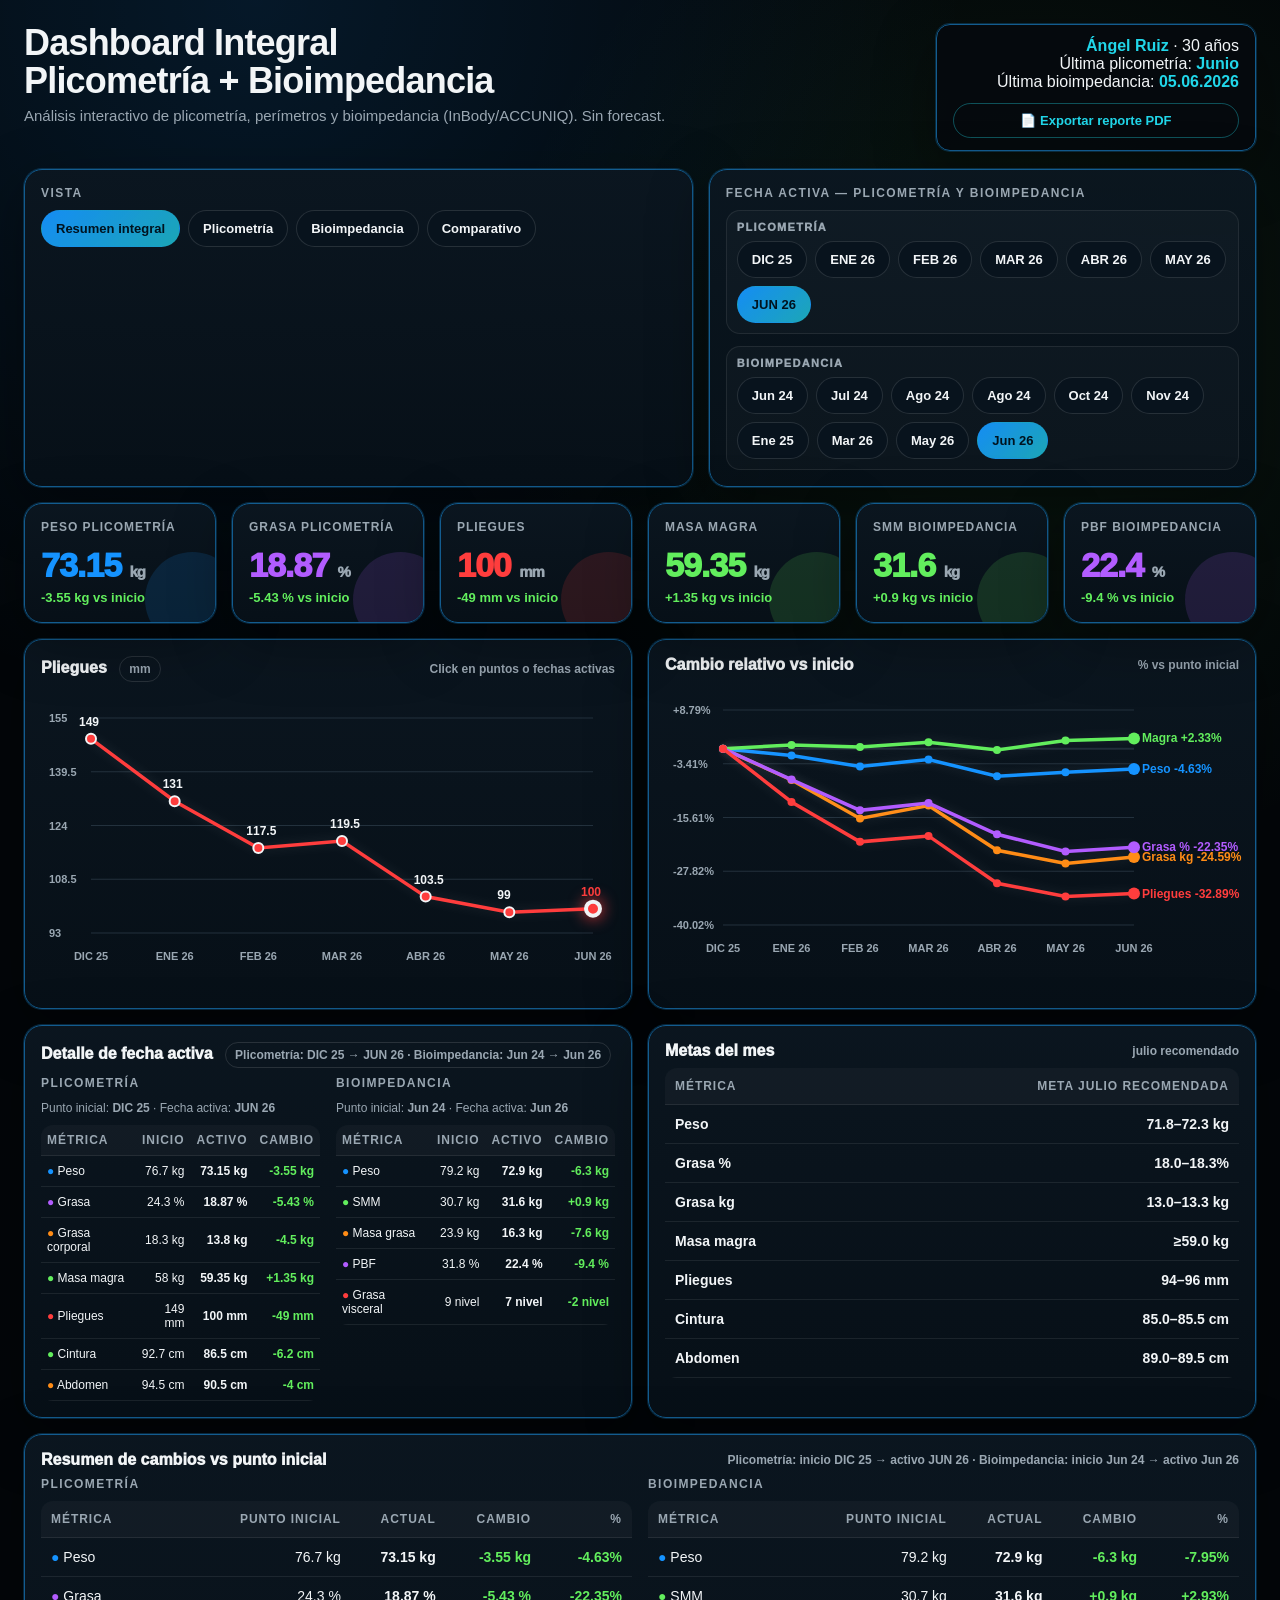
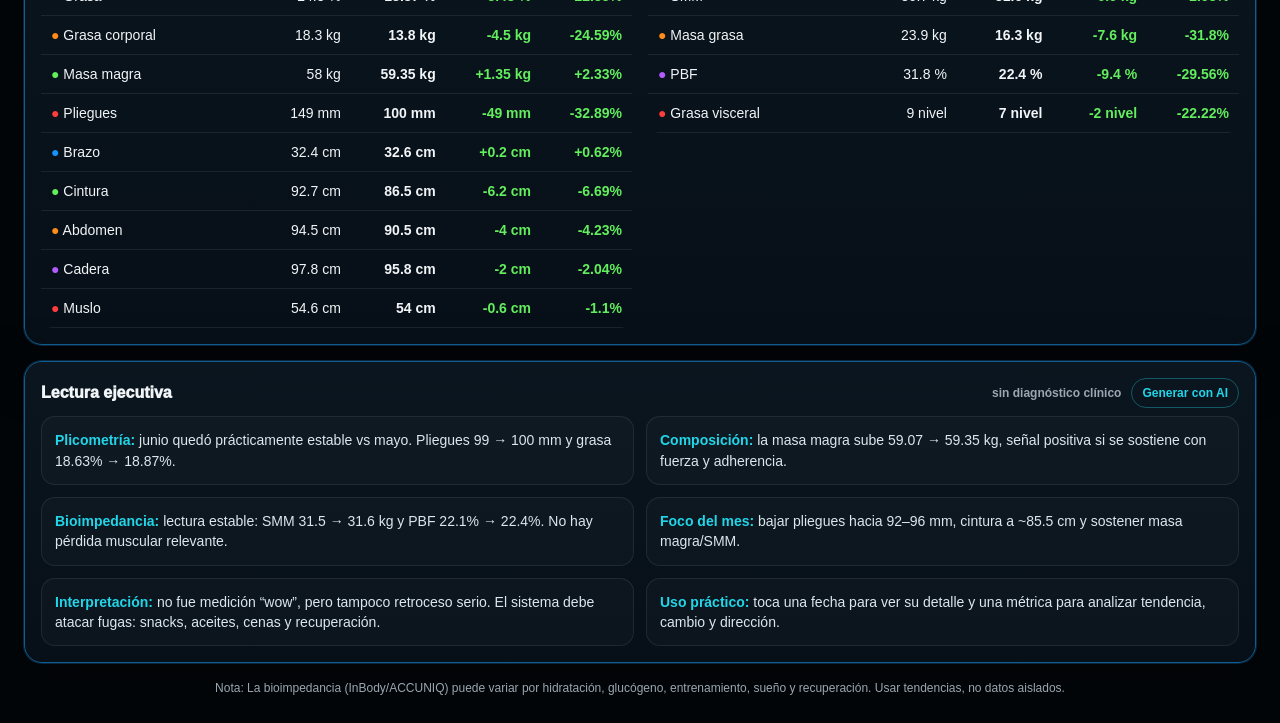
==== commit f5a8053a: "Add files via upload" ====
--- a/index.html
+++ b/index.html
@@ -17,6 +17,11 @@
       <div><b id="patientName">Ángel Ruiz</b> · <span id="patientAge">30 años</span></div>
       <div>Última plicometría: <b id="lastComposition">Junio</b></div>
       <div>Última bioimpedancia: <b id="lastAccuniq">05.06.2026</b></div>
+      <div style="margin-top:12px;">
+        <button class="ghost" id="pdfExportBtn" onclick="exportPDF()" style="width:100%;font-size:13px;padding:9px 14px;">
+          📄 Exportar reporte PDF
+        </button>
+      </div>
     </div>
   </header>
 
@@ -36,7 +41,7 @@
     </div>
   </section>
 
-  <section class="panel" style="margin-bottom:16px">
+  <section class="panel metric-panel-wrapper" style="margin-bottom:16px">
     <div class="label">Métrica activa</div>
     <div id="metricBtns" class="metricBtns"></div>
   </section>
@@ -105,5 +110,6 @@
 
 <div class="tooltip" id="tooltip"></div>
 <script src="./app.js"></script>
+<script src="./pdf-export.js"></script>
 </body>
 </html>
--- a/styles.css
+++ b/styles.css
@@ -133,3 +133,183 @@
 .detailMeta{color:var(--muted);font-size:12px;margin-bottom:8px;line-height:1.45}
 .aiStatus{margin-top:10px;color:var(--muted);font-size:12px}
 @media(max-width:640px){.titleActions{justify-content:flex-start}.smallBtn{width:100%}}
+
+/* ─── PDF / PRINT STYLES ──────────────────────────────────────────────────── */
+/* Activated via body.pdf-mode class before window.print() */
+
+@media print {
+  /* Page setup */
+  @page {
+    size: A4 landscape;
+    margin: 12mm 14mm;
+  }
+
+  /* Reset backgrounds for print */
+  body {
+    background: #fff !important;
+    color: #0d1117 !important;
+    -webkit-print-color-adjust: exact;
+    print-color-adjust: exact;
+  }
+
+  /* Hide interactive / non-report elements */
+  .toolbar,
+  .week-bar,
+  #metricBtns,
+  .panel:has(#metricBtns),
+  .footerNote,
+  #pdfExportBtn,
+  #aiSummaryBtn,
+  .tooltip,
+  button:not(.pdf-keep) {
+    display: none !important;
+  }
+
+  /* Main container */
+  .app {
+    max-width: 100%;
+    padding: 0;
+  }
+
+  /* Header */
+  header {
+    margin-bottom: 10px;
+    break-inside: avoid;
+  }
+  h1 { font-size: 22px !important; color: #0d1117 !important; }
+  .subtitle { color: #4a5568 !important; font-size: 12px !important; }
+  .meta {
+    background: #f0f4f8 !important;
+    border: 1px solid #cbd5e0 !important;
+    color: #0d1117 !important;
+    box-shadow: none !important;
+  }
+  .meta b { color: #1a56db !important; }
+
+  /* All panels */
+  .panel {
+    background: #f8fafc !important;
+    border: 1px solid #cbd5e0 !important;
+    box-shadow: none !important;
+    break-inside: avoid;
+  }
+
+  /* Grid */
+  .grid {
+    gap: 10px;
+  }
+
+  /* KPIs — keep 2 columns on landscape A4 */
+  .kpi {
+    grid-column: span 2 !important;
+    min-height: 90px !important;
+    page-break-inside: avoid;
+  }
+  .kpi .name { color: #4a5568 !important; }
+  .kpi .value { font-size: 26px !important; }
+  .kpi:after { display: none !important; }
+
+  /* Charts — side by side */
+  .chartCard {
+    grid-column: span 6 !important;
+    min-height: 260px !important;
+    break-inside: avoid;
+  }
+  .chartTitle { font-size: 13px !important; }
+  .chartTitle span { color: #4a5568 !important; }
+
+  /* Half panels */
+  .half { grid-column: span 6 !important; break-inside: avoid; }
+
+  /* Full panels — tables */
+  .full { grid-column: span 12 !important; break-inside: avoid; }
+
+  /* Tables */
+  table { font-size: 12px !important; }
+  th { background: #e2e8f0 !important; color: #4a5568 !important; }
+  th, td { border-bottom: 1px solid #e2e8f0 !important; padding: 8px !important; }
+  .good { color: #16a34a !important; }
+  .bad  { color: #dc2626 !important; }
+  .neutral { color: #6b7280 !important; }
+
+  /* Detail date panel */
+  .dateDetail { grid-template-columns: 1fr 1fr !important; }
+  .detailTable { font-size: 11px !important; }
+  .detailMeta { color: #4a5568 !important; }
+  .badge { border: 1px solid #cbd5e0 !important; color: #1a56db !important; }
+
+  /* Goals */
+  .progressBar { background: #e2e8f0 !important; }
+  .progressFill { background: linear-gradient(90deg, #1a56db, #1d9bf0) !important; }
+
+  /* Insights */
+  .insights { grid-template-columns: 1fr 1fr !important; gap: 8px !important; }
+  .insight {
+    background: #f0f4f8 !important;
+    border: 1px solid #cbd5e0 !important;
+    color: #0d1117 !important;
+    font-size: 12px !important;
+    line-height: 1.4 !important;
+  }
+  .insight b { color: #1a56db !important; }
+
+  /* SVG chart elements */
+  .axis { stroke: #cbd5e0 !important; }
+  .tickText { fill: #4a5568 !important; }
+  .valueText { fill: #0d1117 !important; }
+  .line { stroke-width: 2.5 !important; filter: none !important; }
+  .dot { stroke: #fff !important; }
+
+  /* Compare section */
+  .compare { grid-template-columns: 1fr 1fr !important; }
+
+  /* Separación entre secciones principales */
+  section + section { margin-top: 8px !important; }
+
+  /* PDF report header stamp — shown only in print */
+  .pdf-stamp { display: block !important; }
+}
+
+/* PDF stamp: hidden in screen, visible in print */
+.pdf-stamp {
+  display: none;
+  font-size: 11px;
+  color: #4a5568;
+  text-align: right;
+  margin-bottom: 6px;
+  padding-bottom: 6px;
+  border-bottom: 1px solid #e2e8f0;
+}
+
+/* Metric buttons section — hide in print via selector above,
+   but we need to hide its parent panel too */
+.panel.metric-panel-wrapper { display: none !important; }
+@media print {
+  .panel.metric-panel-wrapper { display: none !important; }
+}
+
+/* Loading overlay for PDF generation */
+#pdfLoadingOverlay {
+  display: none;
+  position: fixed;
+  inset: 0;
+  background: rgba(3,6,9,.85);
+  z-index: 9999;
+  align-items: center;
+  justify-content: center;
+  flex-direction: column;
+  gap: 16px;
+  color: #f2f5f7;
+  font-size: 15px;
+  font-weight: 700;
+  letter-spacing: .02em;
+}
+#pdfLoadingOverlay.visible { display: flex; }
+#pdfLoadingOverlay .spinner {
+  width: 40px; height: 40px;
+  border: 3px solid rgba(255,255,255,.15);
+  border-top-color: #1593ff;
+  border-radius: 50%;
+  animation: spin .7s linear infinite;
+}
+@keyframes spin { to { transform: rotate(360deg); } }
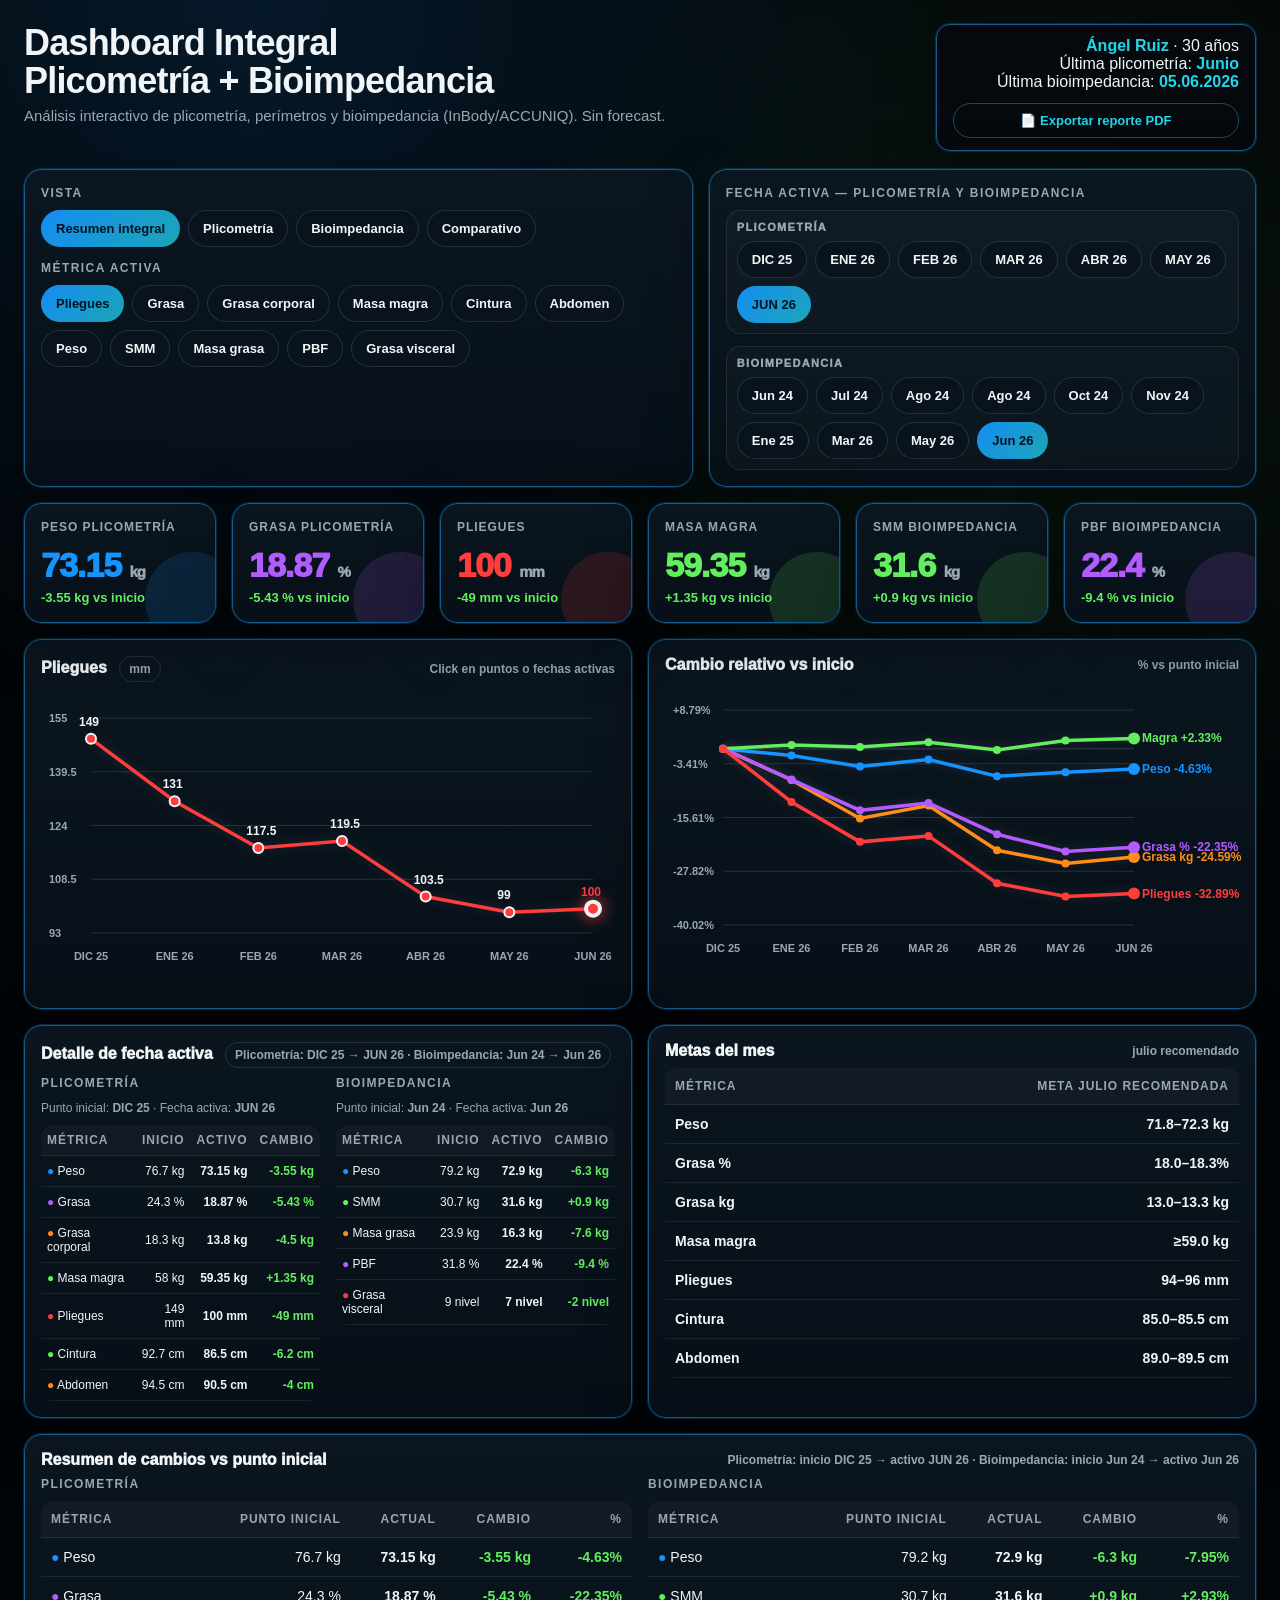
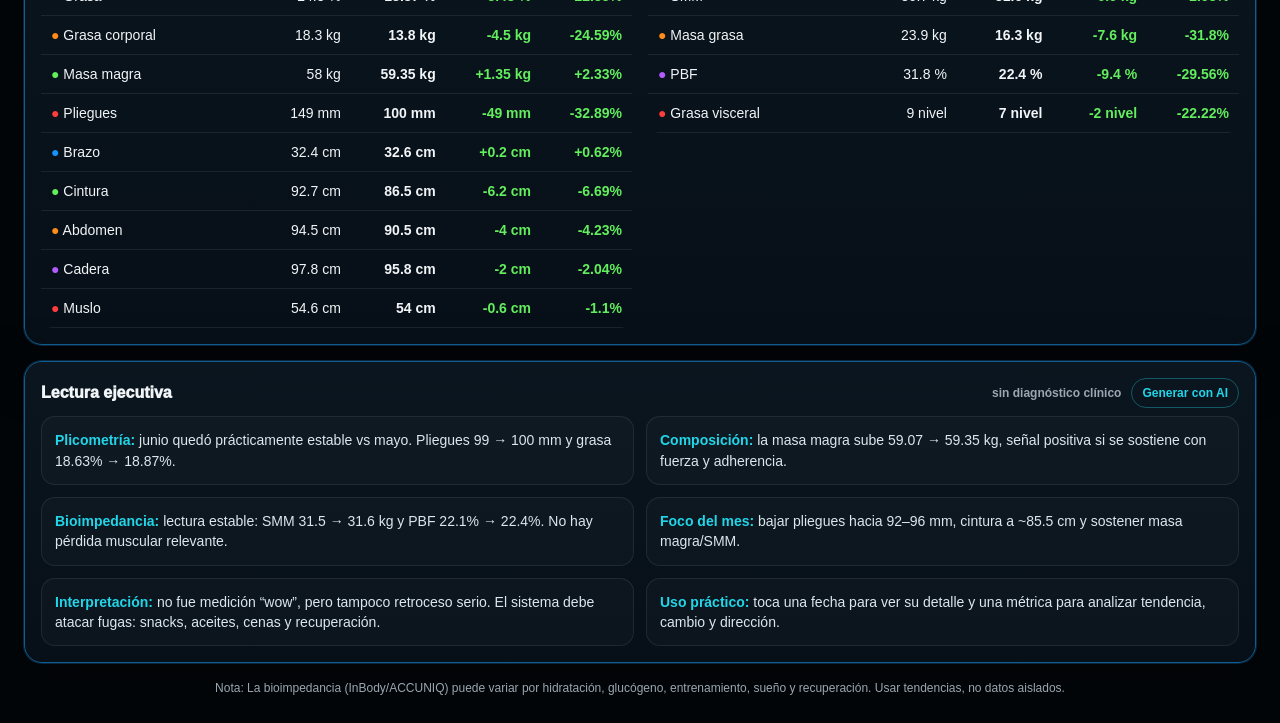
==== commit b162ca66: "Add files via upload" ====
--- a/index.html
+++ b/index.html
@@ -34,16 +34,13 @@
         <button data-view="accuniq" id="bioimpedanceTab">Bioimpedancia</button>
         <button data-view="compare">Comparativo</button>
       </div>
+      <div class="label" style="margin-top:14px;">Métrica activa</div>
+      <div id="metricBtns" class="metricBtns"></div>
     </div>
     <div class="panel">
       <div class="label">Fecha activa — plicometría y bioimpedancia</div>
       <div id="dateBtns" class="dateBtns"></div>
     </div>
-  </section>
-
-  <section class="panel metric-panel-wrapper" style="margin-bottom:16px">
-    <div class="label">Métrica activa</div>
-    <div id="metricBtns" class="metricBtns"></div>
   </section>
 
   <section id="kpis" class="grid"></section>
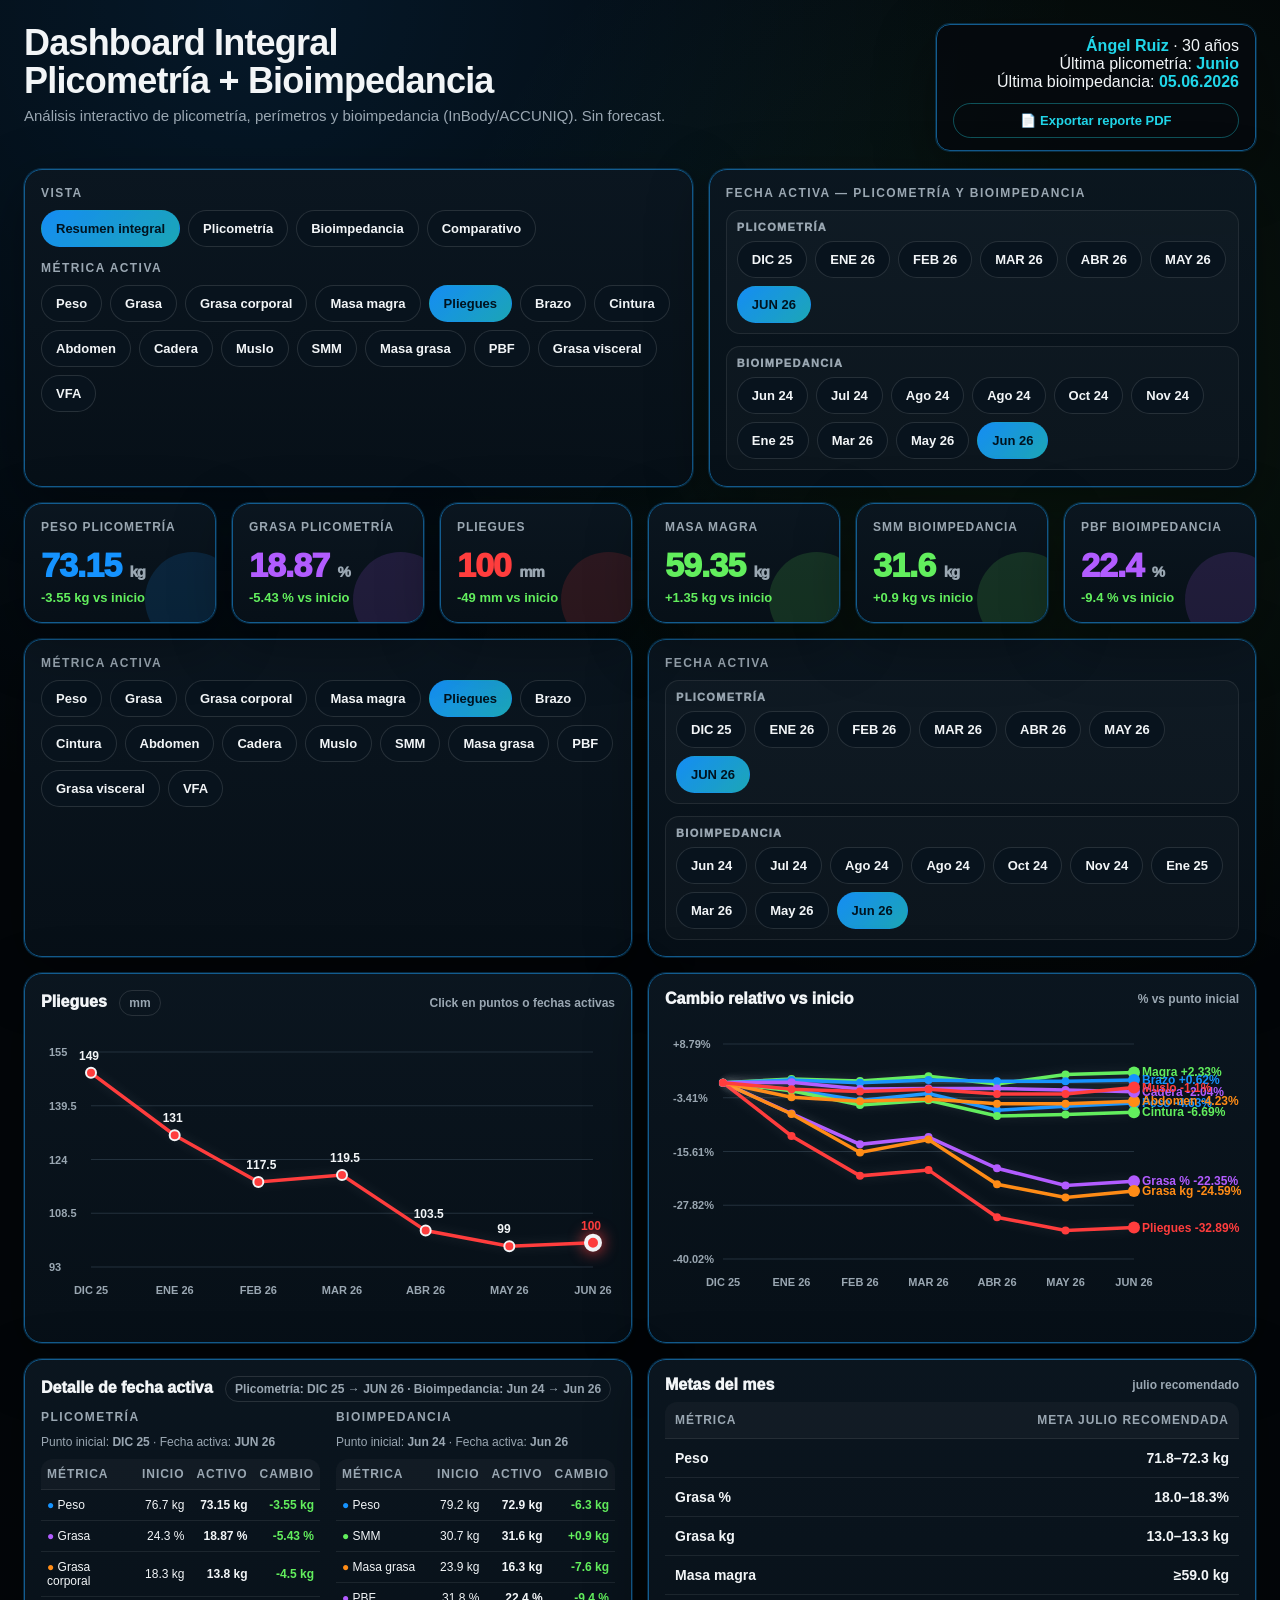
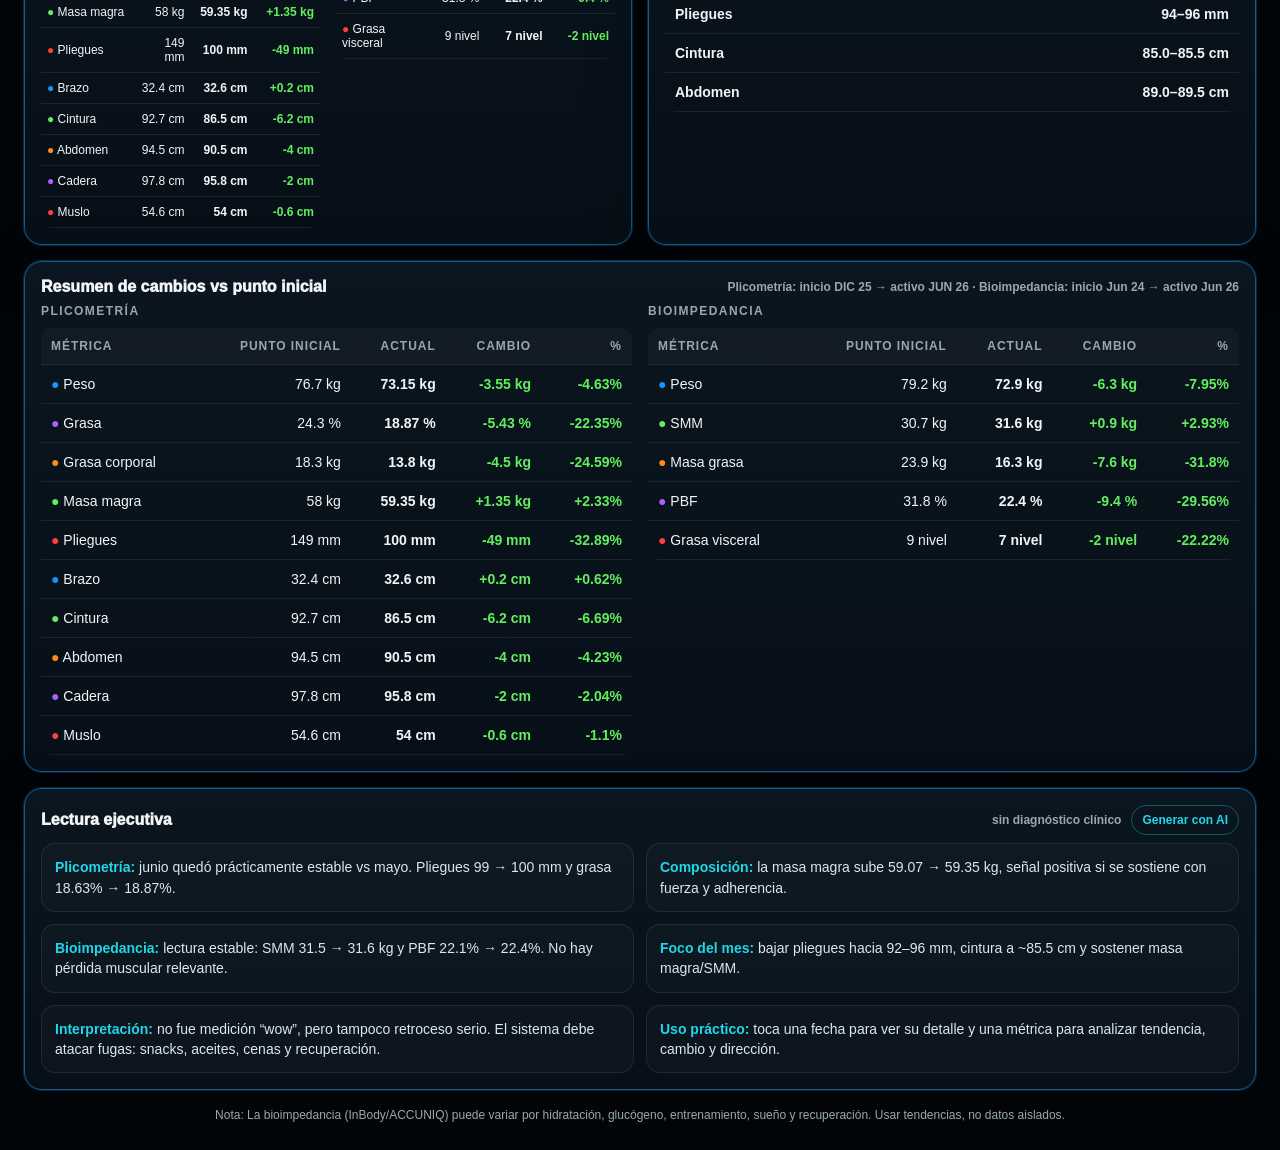
==== commit 2d140133: "Rename index (1).html to index.html" ====
--- a/index.html
+++ b/index.html
@@ -44,6 +44,18 @@
   </section>
 
   <section id="kpis" class="grid"></section>
+
+  <!-- Controles de fecha y métrica junto a las gráficas -->
+  <div style="display:grid;grid-template-columns:1fr 1fr;gap:16px;margin-top:16px;">
+    <div class="panel">
+      <div class="label">Métrica activa</div>
+      <div id="metricBtnsChart" class="metricBtns"></div>
+    </div>
+    <div class="panel">
+      <div class="label">Fecha activa</div>
+      <div id="dateBtnsChart" class="dateBtns"></div>
+    </div>
+  </div>
 
   <section class="grid" style="margin-top:16px">
     <div class="panel chartCard" id="mainChartCard">
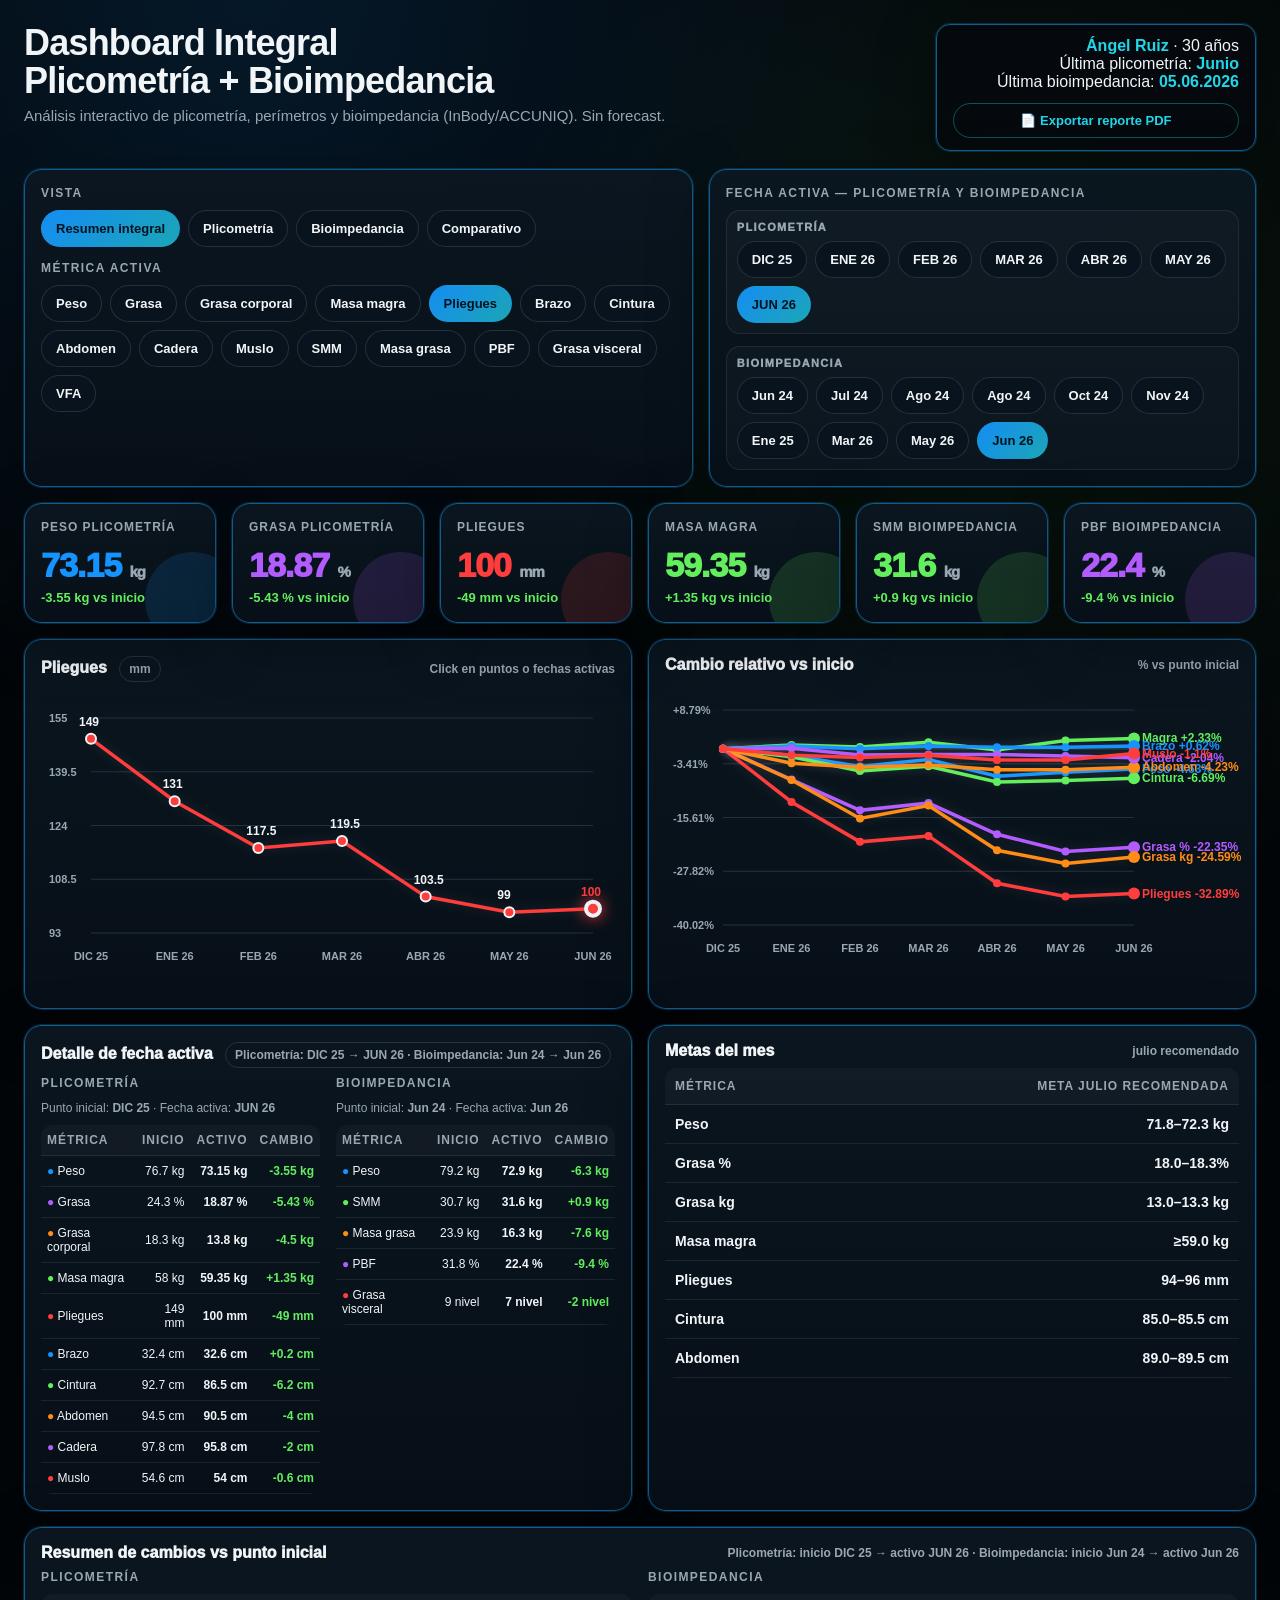
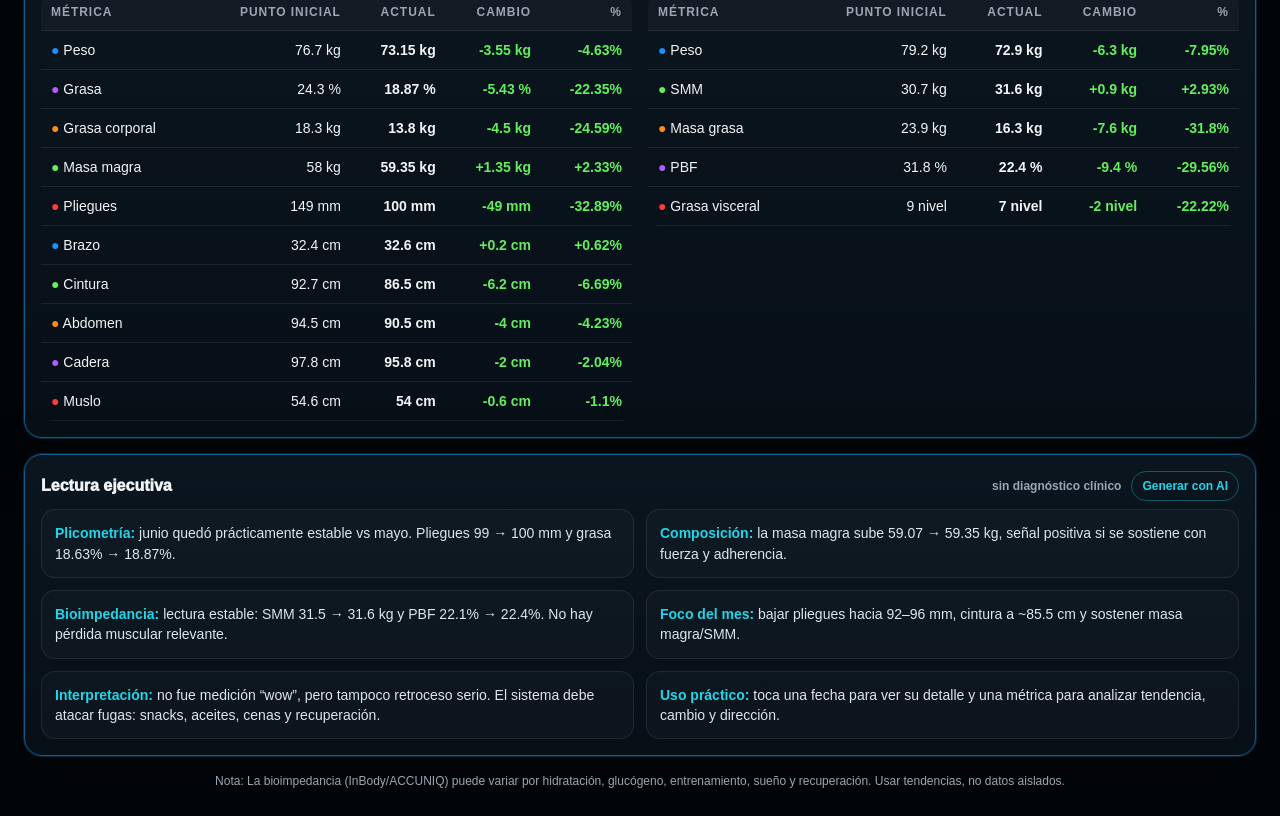
==== commit 4e3038e3: "Add files via upload" ====
--- a/index.html
+++ b/index.html
@@ -44,18 +44,6 @@
   </section>
 
   <section id="kpis" class="grid"></section>
-
-  <!-- Controles de fecha y métrica junto a las gráficas -->
-  <div style="display:grid;grid-template-columns:1fr 1fr;gap:16px;margin-top:16px;">
-    <div class="panel">
-      <div class="label">Métrica activa</div>
-      <div id="metricBtnsChart" class="metricBtns"></div>
-    </div>
-    <div class="panel">
-      <div class="label">Fecha activa</div>
-      <div id="dateBtnsChart" class="dateBtns"></div>
-    </div>
-  </div>
 
   <section class="grid" style="margin-top:16px">
     <div class="panel chartCard" id="mainChartCard">
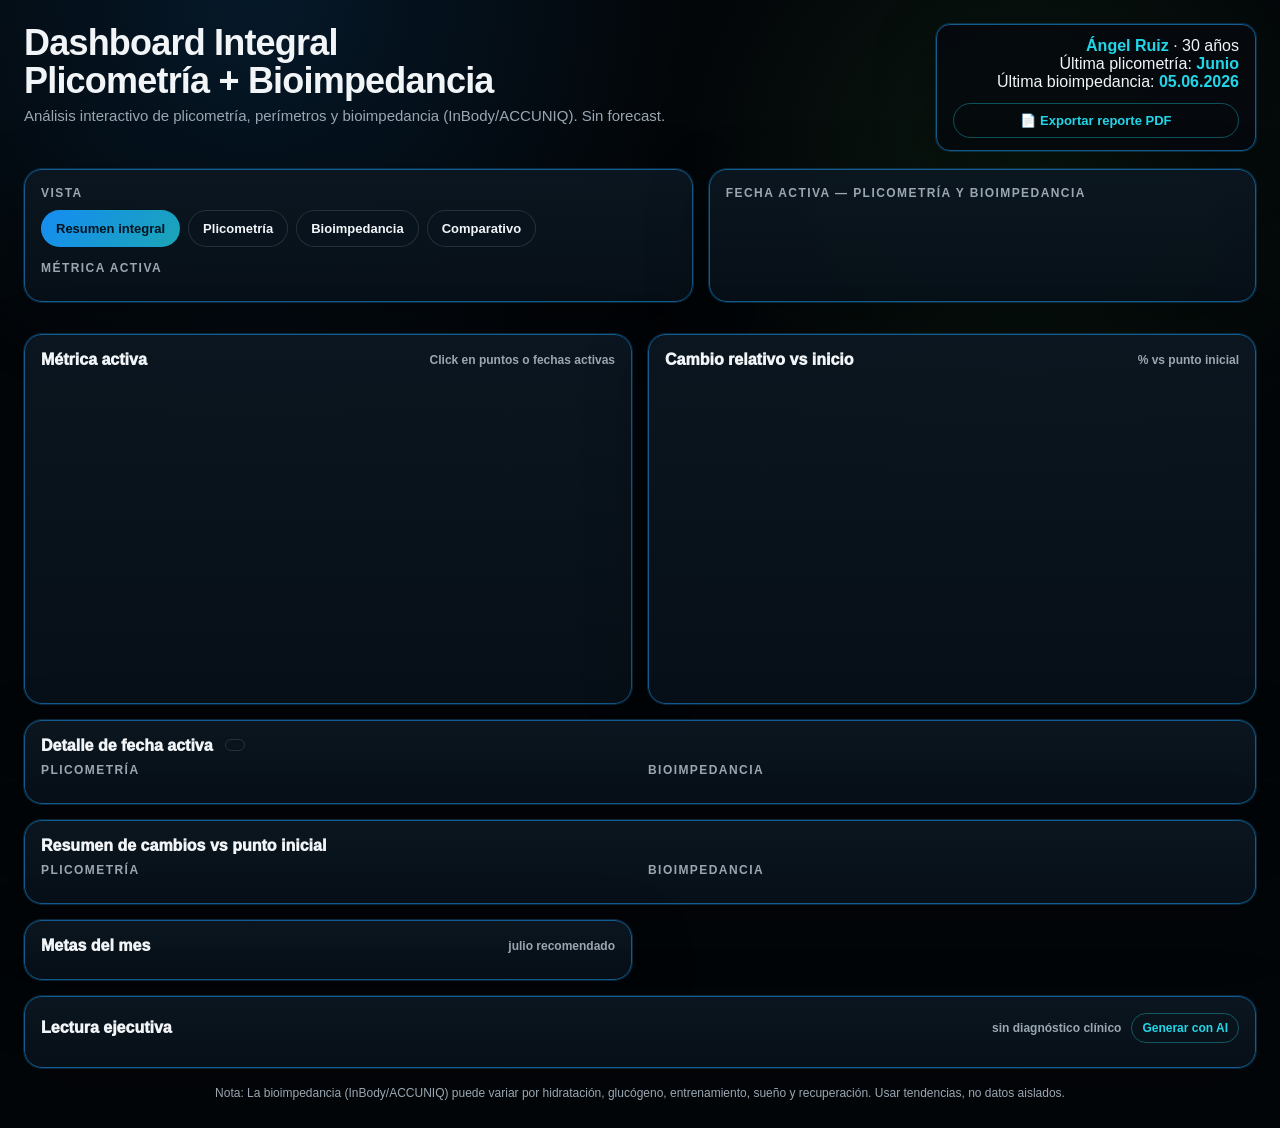
==== commit a545732d: "Rename index (2).html to index.html" ====
--- a/index.html
+++ b/index.html
@@ -61,7 +61,7 @@
       <div class="svgWrap"><svg id="normChart"></svg></div>
     </div>
 
-    <div class="panel half" id="datePanel">
+    <div class="panel full" id="datePanel">
       <div class="chartTitle">
         <div>Detalle de fecha activa <span class="badge" id="activeDateBadge"></span></div>
       </div>
@@ -75,11 +75,6 @@
           <div id="accuniqDetail"></div>
         </div>
       </div>
-    </div>
-
-    <div class="panel half">
-      <div class="chartTitle"><div>Metas del mes</div><span>julio recomendado</span></div>
-      <div id="goals"></div>
     </div>
 
     <div class="panel full">
@@ -96,6 +91,11 @@
       </div>
     </div>
 
+    <div class="panel half">
+      <div class="chartTitle"><div>Metas del mes</div><span>julio recomendado</span></div>
+      <div id="goals"></div>
+    </div>
+
     <div class="panel full">
       <div class="chartTitle"><div>Lectura ejecutiva</div><div class="titleActions"><span>sin diagnóstico clínico</span><button class="ghost smallBtn" id="aiSummaryBtn" type="button">Generar con AI</button></div></div>
       <div class="insights" id="insights"></div>
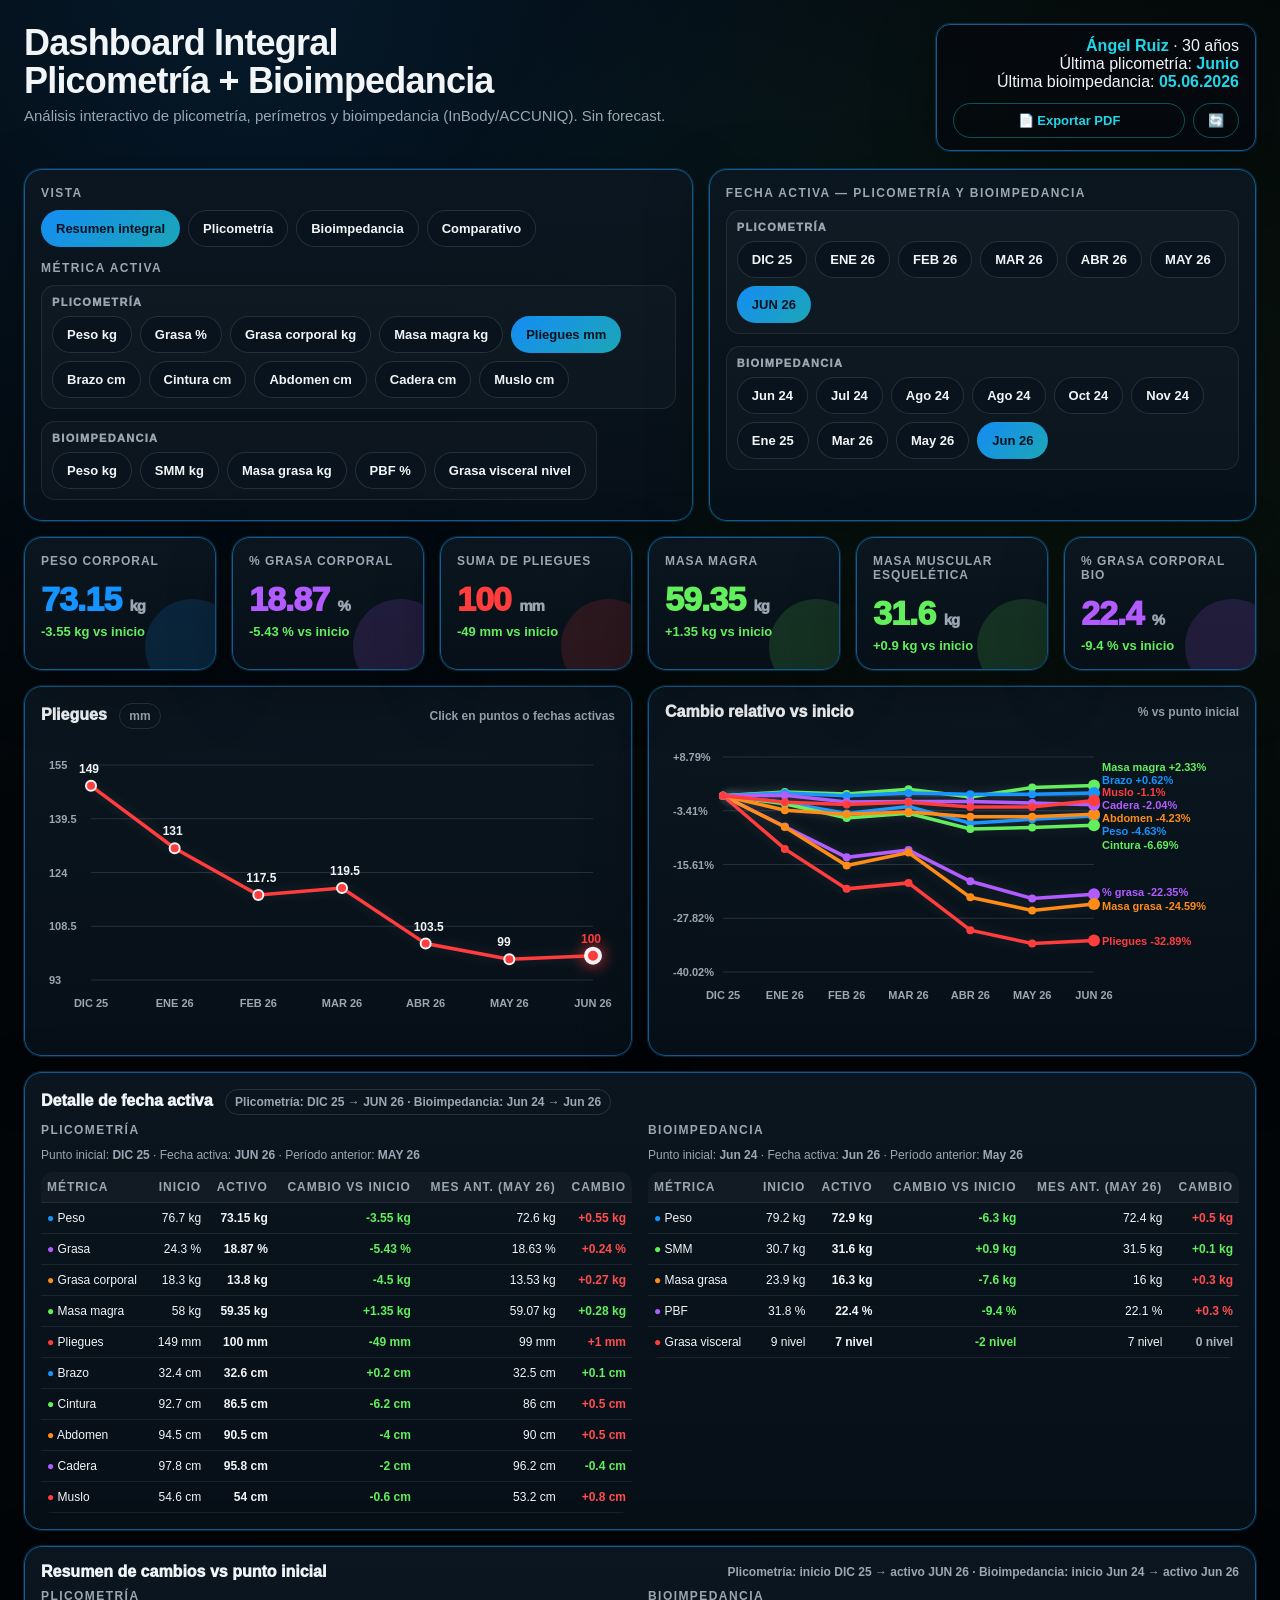
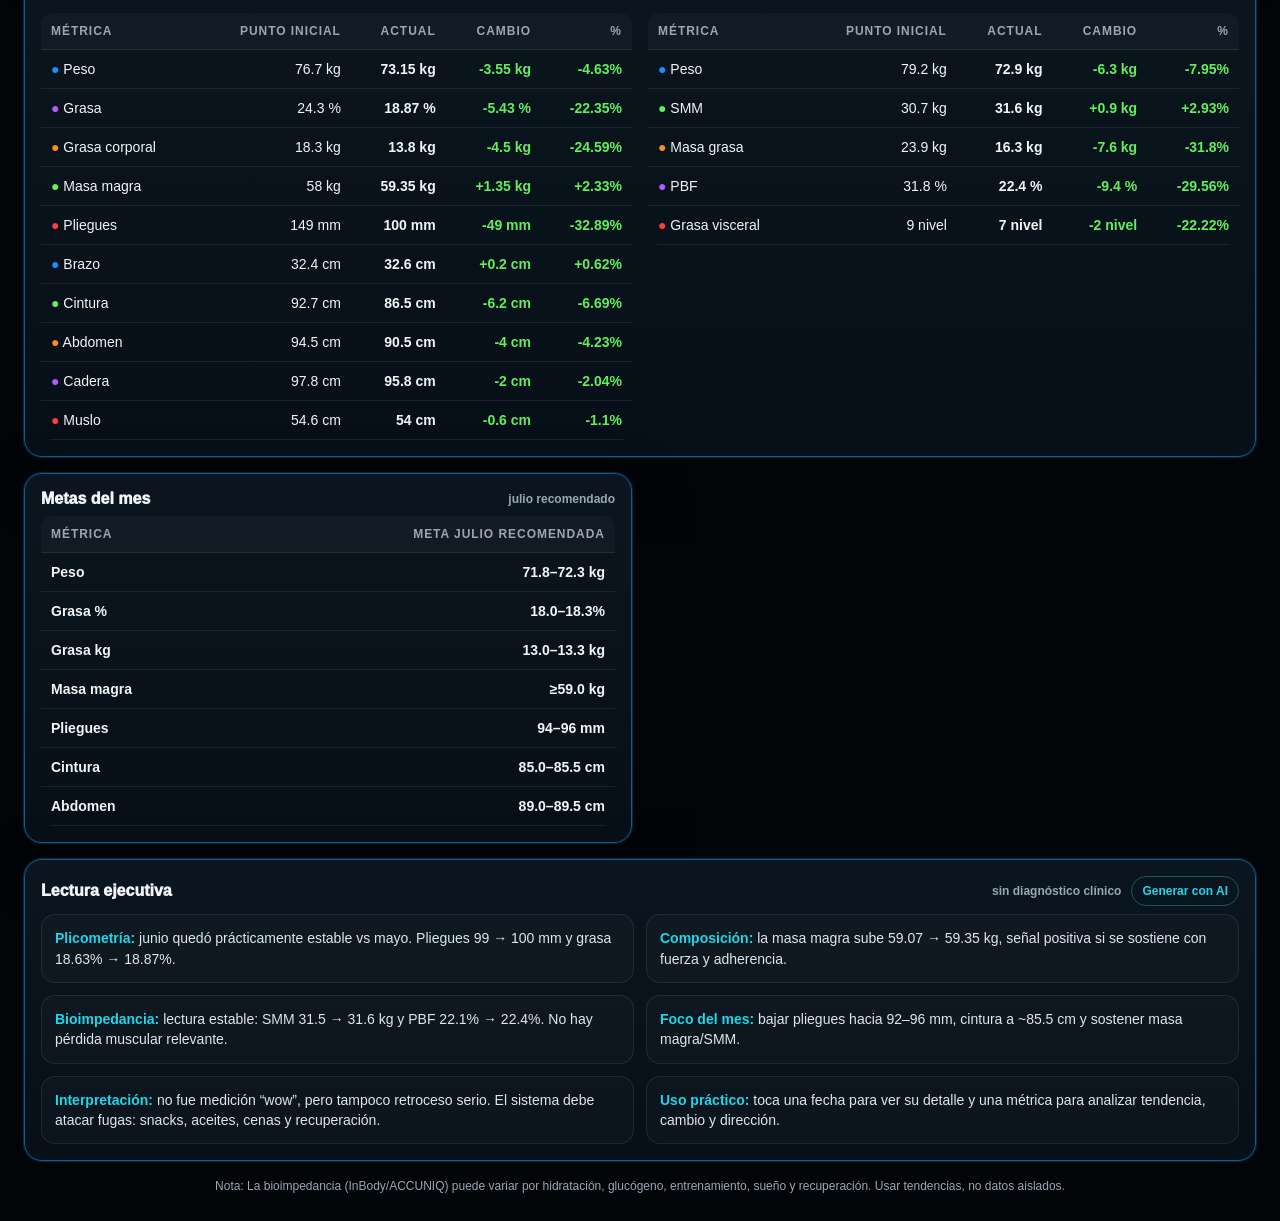
==== commit 09808733: "Add files via upload" ====
--- a/index.html
+++ b/index.html
@@ -17,9 +17,12 @@
       <div><b id="patientName">Ángel Ruiz</b> · <span id="patientAge">30 años</span></div>
       <div>Última plicometría: <b id="lastComposition">Junio</b></div>
       <div>Última bioimpedancia: <b id="lastAccuniq">05.06.2026</b></div>
-      <div style="margin-top:12px;">
-        <button class="ghost" id="pdfExportBtn" onclick="exportPDF()" style="width:100%;font-size:13px;padding:9px 14px;">
-          📄 Exportar reporte PDF
+      <div style="margin-top:12px;display:flex;gap:8px;">
+        <button class="ghost" id="pdfExportBtn" onclick="exportPDF()" style="flex:1;font-size:13px;padding:9px 14px;">
+          📄 Exportar PDF
+        </button>
+        <button class="ghost" id="refreshBtn" onclick="refreshData()" style="font-size:13px;padding:9px 14px;" title="Actualizar datos desde Sheets">
+          🔄
         </button>
       </div>
     </div>
